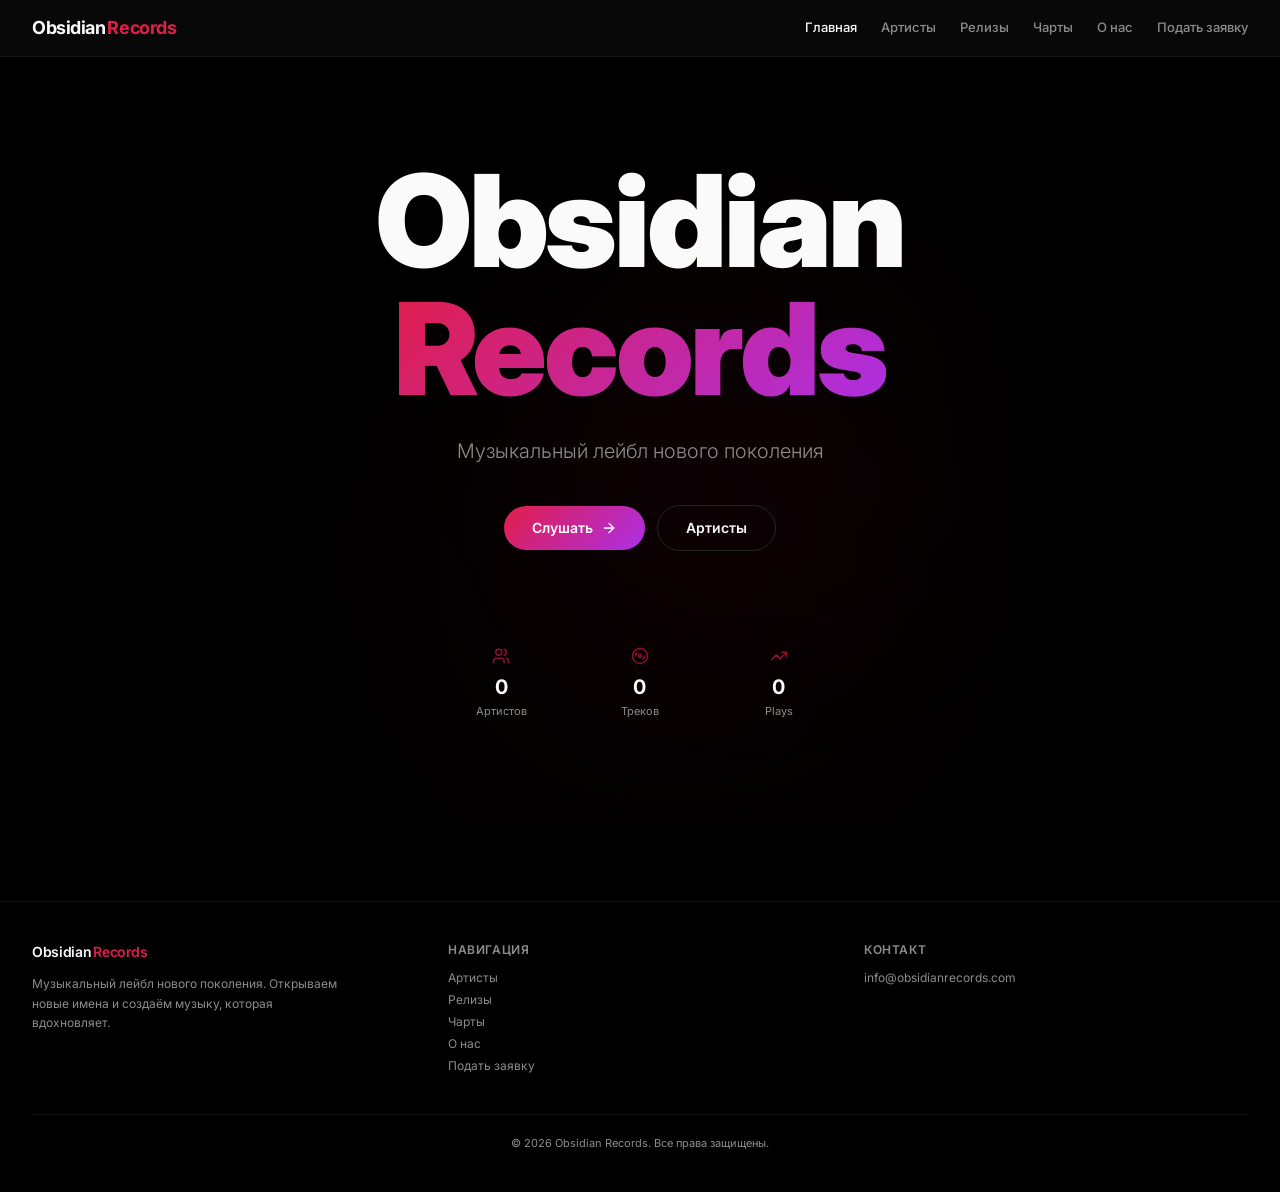
==== index.html @ 434123f4 "Updates" ====
<!doctype html>
<html lang="ru">
  <head>
    <meta charset="UTF-8" />
    <meta name="viewport" content="width=device-width, initial-scale=1.0" />
    <title>Obsidian Records — Gaming Music Label</title>
    <meta name="description" content="Obsidian Records — игровой музыкальный лейбл нового поколения. Артисты, релизы и чарты из игровых вселенных." />
    <meta name="theme-color" content="#7c3aed" />

    <meta property="og:title" content="Obsidian Records — Gaming Music Label" />
    <meta property="og:description" content="Игровой музыкальный лейбл нового поколения" />
    <meta property="og:type" content="website" />

    <link rel="preconnect" href="https://fonts.googleapis.com" />
    <link rel="preconnect" href="https://fonts.gstatic.com" crossorigin />
    <link href="https://fonts.googleapis.com/css2?family=Orbitron:wght@400;500;600;700;800;900&family=Inter:wght@300;400;500;600;700&display=swap" rel="stylesheet" />
    <script type="module" crossorigin src="./assets/index-D-0nlM84.js"></script>
    <link rel="stylesheet" crossorigin href="./assets/index-CSj7TAKP.css">
  </head>

  <body class="dark">
    <div id="root"></div>
  </body>
</html>
---- assets/index-CSj7TAKP.css ----
@import"https://fonts.googleapis.com/css2?family=Inter:wght@300;400;500;600;700;800;900&family=SF+Pro+Display:wght@400;500;600;700&display=swap";*,:before,:after{--tw-border-spacing-x: 0;--tw-border-spacing-y: 0;--tw-translate-x: 0;--tw-translate-y: 0;--tw-rotate: 0;--tw-skew-x: 0;--tw-skew-y: 0;--tw-scale-x: 1;--tw-scale-y: 1;--tw-pan-x: ;--tw-pan-y: ;--tw-pinch-zoom: ;--tw-scroll-snap-strictness: proximity;--tw-gradient-from-position: ;--tw-gradient-via-position: ;--tw-gradient-to-position: ;--tw-ordinal: ;--tw-slashed-zero: ;--tw-numeric-figure: ;--tw-numeric-spacing: ;--tw-numeric-fraction: ;--tw-ring-inset: ;--tw-ring-offset-width: 0px;--tw-ring-offset-color: #fff;--tw-ring-color: rgb(59 130 246 / .5);--tw-ring-offset-shadow: 0 0 #0000;--tw-ring-shadow: 0 0 #0000;--tw-shadow: 0 0 #0000;--tw-shadow-colored: 0 0 #0000;--tw-blur: ;--tw-brightness: ;--tw-contrast: ;--tw-grayscale: ;--tw-hue-rotate: ;--tw-invert: ;--tw-saturate: ;--tw-sepia: ;--tw-drop-shadow: ;--tw-backdrop-blur: ;--tw-backdrop-brightness: ;--tw-backdrop-contrast: ;--tw-backdrop-grayscale: ;--tw-backdrop-hue-rotate: ;--tw-backdrop-invert: ;--tw-backdrop-opacity: ;--tw-backdrop-saturate: ;--tw-backdrop-sepia: ;--tw-contain-size: ;--tw-contain-layout: ;--tw-contain-paint: ;--tw-contain-style: }::backdrop{--tw-border-spacing-x: 0;--tw-border-spacing-y: 0;--tw-translate-x: 0;--tw-translate-y: 0;--tw-rotate: 0;--tw-skew-x: 0;--tw-skew-y: 0;--tw-scale-x: 1;--tw-scale-y: 1;--tw-pan-x: ;--tw-pan-y: ;--tw-pinch-zoom: ;--tw-scroll-snap-strictness: proximity;--tw-gradient-from-position: ;--tw-gradient-via-position: ;--tw-gradient-to-position: ;--tw-ordinal: ;--tw-slashed-zero: ;--tw-numeric-figure: ;--tw-numeric-spacing: ;--tw-numeric-fraction: ;--tw-ring-inset: ;--tw-ring-offset-width: 0px;--tw-ring-offset-color: #fff;--tw-ring-color: rgb(59 130 246 / .5);--tw-ring-offset-shadow: 0 0 #0000;--tw-ring-shadow: 0 0 #0000;--tw-shadow: 0 0 #0000;--tw-shadow-colored: 0 0 #0000;--tw-blur: ;--tw-brightness: ;--tw-contrast: ;--tw-grayscale: ;--tw-hue-rotate: ;--tw-invert: ;--tw-saturate: ;--tw-sepia: ;--tw-drop-shadow: ;--tw-backdrop-blur: ;--tw-backdrop-brightness: ;--tw-backdrop-contrast: ;--tw-backdrop-grayscale: ;--tw-backdrop-hue-rotate: ;--tw-backdrop-invert: ;--tw-backdrop-opacity: ;--tw-backdrop-saturate: ;--tw-backdrop-sepia: ;--tw-contain-size: ;--tw-contain-layout: ;--tw-contain-paint: ;--tw-contain-style: }*,:before,:after{box-sizing:border-box;border-width:0;border-style:solid;border-color:#e5e7eb}:before,:after{--tw-content: ""}html,:host{line-height:1.5;-webkit-text-size-adjust:100%;-moz-tab-size:4;-o-tab-size:4;tab-size:4;font-family:-apple-system,BlinkMacSystemFont,SF Pro Display,Inter,Helvetica Neue,sans-serif;font-feature-settings:normal;font-variation-settings:normal;-webkit-tap-highlight-color:transparent}body{margin:0;line-height:inherit}hr{height:0;color:inherit;border-top-width:1px}abbr:where([title]){-webkit-text-decoration:underline dotted;text-decoration:underline dotted}h1,h2,h3,h4,h5,h6{font-size:inherit;font-weight:inherit}a{color:inherit;text-decoration:inherit}b,strong{font-weight:bolder}code,kbd,samp,pre{font-family:ui-monospace,SFMono-Regular,Menlo,Monaco,Consolas,Liberation Mono,Courier New,monospace;font-feature-settings:normal;font-variation-settings:normal;font-size:1em}small{font-size:80%}sub,sup{font-size:75%;line-height:0;position:relative;vertical-align:baseline}sub{bottom:-.25em}sup{top:-.5em}table{text-indent:0;border-color:inherit;border-collapse:collapse}button,input,optgroup,select,textarea{font-family:inherit;font-feature-settings:inherit;font-variation-settings:inherit;font-size:100%;font-weight:inherit;line-height:inherit;letter-spacing:inherit;color:inherit;margin:0;padding:0}button,select{text-transform:none}button,input:where([type=button]),input:where([type=reset]),input:where([type=submit]){-webkit-appearance:button;background-color:transparent;background-image:none}:-moz-focusring{outline:auto}:-moz-ui-invalid{box-shadow:none}progress{vertical-align:baseline}::-webkit-inner-spin-button,::-webkit-outer-spin-button{height:auto}[type=search]{-webkit-appearance:textfield;outline-offset:-2px}::-webkit-search-decoration{-webkit-appearance:none}::-webkit-file-upload-button{-webkit-appearance:button;font:inherit}summary{display:list-item}blockquote,dl,dd,h1,h2,h3,h4,h5,h6,hr,figure,p,pre{margin:0}fieldset{margin:0;padding:0}legend{padding:0}ol,ul,menu{list-style:none;margin:0;padding:0}dialog{padding:0}textarea{resize:vertical}input::-moz-placeholder,textarea::-moz-placeholder{opacity:1;color:#9ca3af}input::placeholder,textarea::placeholder{opacity:1;color:#9ca3af}button,[role=button]{cursor:pointer}:disabled{cursor:default}img,svg,video,canvas,audio,iframe,embed,object{display:block;vertical-align:middle}img,video{max-width:100%;height:auto}[hidden]:where(:not([hidden=until-found])){display:none}:root{--background: 0 0% 0%;--foreground: 0 0% 98%;--card: 0 0% 6%;--card-foreground: 0 0% 98%;--popover: 0 0% 6%;--popover-foreground: 0 0% 98%;--primary: 347 77% 50%;--primary-foreground: 0 0% 100%;--secondary: 0 0% 10%;--secondary-foreground: 0 0% 85%;--muted: 0 0% 12%;--muted-foreground: 0 0% 55%;--accent: 347 77% 50%;--accent-foreground: 0 0% 100%;--destructive: 0 84% 60%;--destructive-foreground: 0 0% 100%;--border: 0 0% 14%;--input: 0 0% 14%;--ring: 347 77% 50%;--radius: .75rem;--obsidian: 0 0% 4%;--obsidian-light: 0 0% 8%;--neon-purple: 270 100% 65%;--neon-cyan: 180 100% 50%;--neon-magenta: 347 77% 50%;--sidebar-background: 0 0% 4%;--sidebar-foreground: 0 0% 98%;--sidebar-primary: 347 77% 50%;--sidebar-primary-foreground: 0 0% 100%;--sidebar-accent: 0 0% 10%;--sidebar-accent-foreground: 0 0% 98%;--sidebar-border: 0 0% 14%;--sidebar-ring: 347 77% 50%}*{border-color:hsl(var(--border))}body{background-color:hsl(var(--background));color:hsl(var(--foreground));-moz-osx-font-smoothing:grayscale;font-family:-apple-system,BlinkMacSystemFont,SF Pro Display,Inter,Helvetica Neue,sans-serif;-webkit-font-smoothing:antialiased}::-moz-selection{background:#e21d484d;color:#fff}::selection{background:#e21d484d;color:#fff}::-webkit-scrollbar{width:6px}::-webkit-scrollbar-track{background:#000}::-webkit-scrollbar-thumb{background:#333;border-radius:3px}::-webkit-scrollbar-thumb:hover{background:#4d4d4d}.container{width:100%;margin-right:auto;margin-left:auto;padding-right:2rem;padding-left:2rem}@media (min-width: 1400px){.container{max-width:1400px}}.sr-only{position:absolute;width:1px;height:1px;padding:0;margin:-1px;overflow:hidden;clip:rect(0,0,0,0);white-space:nowrap;border-width:0}.pointer-events-none{pointer-events:none}.pointer-events-auto{pointer-events:auto}.visible{visibility:visible}.invisible{visibility:hidden}.fixed{position:fixed}.absolute{position:absolute}.relative{position:relative}.inset-0{top:0;right:0;bottom:0;left:0}.inset-x-0{left:0;right:0}.inset-y-0{top:0;bottom:0}.-bottom-12{bottom:-3rem}.-left-12{left:-3rem}.-right-12{right:-3rem}.-top-12{top:-3rem}.bottom-0{bottom:0}.bottom-1\/4{bottom:25%}.left-0{left:0}.left-1{left:.25rem}.left-1\/2{left:50%}.left-1\/3{left:33.333333%}.left-2{left:.5rem}.left-\[50\%\]{left:50%}.right-0{right:0}.right-1{right:.25rem}.right-1\/4{right:25%}.right-2{right:.5rem}.right-3{right:.75rem}.right-4{right:1rem}.top-0{top:0}.top-1\.5{top:.375rem}.top-1\/2{top:50%}.top-1\/3{top:33.333333%}.top-2{top:.5rem}.top-3\.5{top:.875rem}.top-4{top:1rem}.top-\[1px\]{top:1px}.top-\[50\%\]{top:50%}.top-\[60\%\]{top:60%}.top-full{top:100%}.z-10{z-index:10}.z-20{z-index:20}.z-50{z-index:50}.z-\[100\]{z-index:100}.z-\[1\]{z-index:1}.-mx-1{margin-left:-.25rem;margin-right:-.25rem}.mx-2{margin-left:.5rem;margin-right:.5rem}.mx-3\.5{margin-left:.875rem;margin-right:.875rem}.mx-auto{margin-left:auto;margin-right:auto}.my-0\.5{margin-top:.125rem;margin-bottom:.125rem}.my-1{margin-top:.25rem;margin-bottom:.25rem}.-ml-4{margin-left:-1rem}.-mt-4{margin-top:-1rem}.mb-1{margin-bottom:.25rem}.mb-1\.5{margin-bottom:.375rem}.mb-10{margin-bottom:2.5rem}.mb-2{margin-bottom:.5rem}.mb-3{margin-bottom:.75rem}.mb-4{margin-bottom:1rem}.mb-6{margin-bottom:1.5rem}.mb-8{margin-bottom:2rem}.ml-0\.5{margin-left:.125rem}.ml-1{margin-left:.25rem}.ml-auto{margin-left:auto}.mr-2{margin-right:.5rem}.mt-0\.5{margin-top:.125rem}.mt-1{margin-top:.25rem}.mt-1\.5{margin-top:.375rem}.mt-10{margin-top:2.5rem}.mt-12{margin-top:3rem}.mt-14{margin-top:3.5rem}.mt-2{margin-top:.5rem}.mt-20{margin-top:5rem}.mt-24{margin-top:6rem}.mt-3{margin-top:.75rem}.mt-4{margin-top:1rem}.mt-5{margin-top:1.25rem}.mt-6{margin-top:1.5rem}.mt-8{margin-top:2rem}.mt-auto{margin-top:auto}.line-clamp-1{overflow:hidden;display:-webkit-box;-webkit-box-orient:vertical;-webkit-line-clamp:1}.block{display:block}.inline-block{display:inline-block}.flex{display:flex}.inline-flex{display:inline-flex}.table{display:table}.grid{display:grid}.hidden{display:none}.aspect-square{aspect-ratio:1 / 1}.aspect-video{aspect-ratio:16 / 9}.size-4{width:1rem;height:1rem}.h-1\.5{height:.375rem}.h-10{height:2.5rem}.h-11{height:2.75rem}.h-12{height:3rem}.h-14{height:3.5rem}.h-16{height:4rem}.h-2{height:.5rem}.h-2\.5{height:.625rem}.h-20{height:5rem}.h-3{height:.75rem}.h-3\.5{height:.875rem}.h-4{height:1rem}.h-44{height:11rem}.h-5{height:1.25rem}.h-6{height:1.5rem}.h-7{height:1.75rem}.h-8{height:2rem}.h-9{height:2.25rem}.h-\[1px\]{height:1px}.h-\[400px\]{height:400px}.h-\[500px\]{height:500px}.h-\[var\(--radix-navigation-menu-viewport-height\)\]{height:var(--radix-navigation-menu-viewport-height)}.h-\[var\(--radix-select-trigger-height\)\]{height:var(--radix-select-trigger-height)}.h-auto{height:auto}.h-full{height:100%}.h-px{height:1px}.h-svh{height:100svh}.max-h-96{max-height:24rem}.max-h-\[300px\]{max-height:300px}.max-h-screen{max-height:100vh}.min-h-0{min-height:0px}.min-h-\[80px\]{min-height:80px}.min-h-\[85vh\]{min-height:85vh}.min-h-screen{min-height:100vh}.min-h-svh{min-height:100svh}.w-0{width:0px}.w-1{width:.25rem}.w-10{width:2.5rem}.w-11{width:2.75rem}.w-16{width:4rem}.w-2{width:.5rem}.w-2\.5{width:.625rem}.w-20{width:5rem}.w-3{width:.75rem}.w-3\.5{width:.875rem}.w-3\/4{width:75%}.w-4{width:1rem}.w-44{width:11rem}.w-5{width:1.25rem}.w-56{width:14rem}.w-64{width:16rem}.w-7{width:1.75rem}.w-72{width:18rem}.w-8{width:2rem}.w-9{width:2.25rem}.w-\[--sidebar-width\]{width:var(--sidebar-width)}.w-\[100px\]{width:100px}.w-\[1px\]{width:1px}.w-\[400px\]{width:400px}.w-\[500px\]{width:500px}.w-auto{width:auto}.w-fit{width:-moz-fit-content;width:fit-content}.w-full{width:100%}.w-max{width:-moz-max-content;width:max-content}.w-px{width:1px}.min-w-0{min-width:0px}.min-w-5{min-width:1.25rem}.min-w-\[12rem\]{min-width:12rem}.min-w-\[8rem\]{min-width:8rem}.min-w-\[var\(--radix-select-trigger-width\)\]{min-width:var(--radix-select-trigger-width)}.max-w-2xl{max-width:42rem}.max-w-\[--skeleton-width\]{max-width:var(--skeleton-width)}.max-w-lg{max-width:32rem}.max-w-max{max-width:-moz-max-content;max-width:max-content}.max-w-md{max-width:28rem}.max-w-sm{max-width:24rem}.max-w-xl{max-width:36rem}.max-w-xs{max-width:20rem}.flex-1{flex:1 1 0%}.flex-shrink-0,.shrink-0{flex-shrink:0}.grow{flex-grow:1}.grow-0{flex-grow:0}.basis-full{flex-basis:100%}.caption-bottom{caption-side:bottom}.border-collapse{border-collapse:collapse}.-translate-x-1\/2{--tw-translate-x: -50%;transform:translate(var(--tw-translate-x),var(--tw-translate-y)) rotate(var(--tw-rotate)) skew(var(--tw-skew-x)) skewY(var(--tw-skew-y)) scaleX(var(--tw-scale-x)) scaleY(var(--tw-scale-y))}.-translate-x-px{--tw-translate-x: -1px;transform:translate(var(--tw-translate-x),var(--tw-translate-y)) rotate(var(--tw-rotate)) skew(var(--tw-skew-x)) skewY(var(--tw-skew-y)) scaleX(var(--tw-scale-x)) scaleY(var(--tw-scale-y))}.-translate-y-1\/2{--tw-translate-y: -50%;transform:translate(var(--tw-translate-x),var(--tw-translate-y)) rotate(var(--tw-rotate)) skew(var(--tw-skew-x)) skewY(var(--tw-skew-y)) scaleX(var(--tw-scale-x)) scaleY(var(--tw-scale-y))}.translate-x-\[-50\%\]{--tw-translate-x: -50%;transform:translate(var(--tw-translate-x),var(--tw-translate-y)) rotate(var(--tw-rotate)) skew(var(--tw-skew-x)) skewY(var(--tw-skew-y)) scaleX(var(--tw-scale-x)) scaleY(var(--tw-scale-y))}.translate-x-px{--tw-translate-x: 1px;transform:translate(var(--tw-translate-x),var(--tw-translate-y)) rotate(var(--tw-rotate)) skew(var(--tw-skew-x)) skewY(var(--tw-skew-y)) scaleX(var(--tw-scale-x)) scaleY(var(--tw-scale-y))}.translate-y-\[-50\%\]{--tw-translate-y: -50%;transform:translate(var(--tw-translate-x),var(--tw-translate-y)) rotate(var(--tw-rotate)) skew(var(--tw-skew-x)) skewY(var(--tw-skew-y)) scaleX(var(--tw-scale-x)) scaleY(var(--tw-scale-y))}.rotate-45{--tw-rotate: 45deg;transform:translate(var(--tw-translate-x),var(--tw-translate-y)) rotate(var(--tw-rotate)) skew(var(--tw-skew-x)) skewY(var(--tw-skew-y)) scaleX(var(--tw-scale-x)) scaleY(var(--tw-scale-y))}.rotate-90{--tw-rotate: 90deg;transform:translate(var(--tw-translate-x),var(--tw-translate-y)) rotate(var(--tw-rotate)) skew(var(--tw-skew-x)) skewY(var(--tw-skew-y)) scaleX(var(--tw-scale-x)) scaleY(var(--tw-scale-y))}.transform{transform:translate(var(--tw-translate-x),var(--tw-translate-y)) rotate(var(--tw-rotate)) skew(var(--tw-skew-x)) skewY(var(--tw-skew-y)) scaleX(var(--tw-scale-x)) scaleY(var(--tw-scale-y))}@keyframes pulse{50%{opacity:.5}}.animate-pulse{animation:pulse 2s cubic-bezier(.4,0,.6,1) infinite}.cursor-default{cursor:default}.cursor-pointer{cursor:pointer}.touch-none{touch-action:none}.select-none{-webkit-user-select:none;-moz-user-select:none;user-select:none}.resize-none{resize:none}.list-none{list-style-type:none}.grid-cols-1{grid-template-columns:repeat(1,minmax(0,1fr))}.grid-cols-2{grid-template-columns:repeat(2,minmax(0,1fr))}.grid-cols-3{grid-template-columns:repeat(3,minmax(0,1fr))}.flex-row{flex-direction:row}.flex-col{flex-direction:column}.flex-col-reverse{flex-direction:column-reverse}.flex-wrap{flex-wrap:wrap}.items-start{align-items:flex-start}.items-end{align-items:flex-end}.items-center{align-items:center}.items-stretch{align-items:stretch}.justify-center{justify-content:center}.justify-between{justify-content:space-between}.gap-1{gap:.25rem}.gap-1\.5{gap:.375rem}.gap-2{gap:.5rem}.gap-2\.5{gap:.625rem}.gap-3{gap:.75rem}.gap-4{gap:1rem}.gap-6{gap:1.5rem}.gap-8{gap:2rem}.space-x-1>:not([hidden])~:not([hidden]){--tw-space-x-reverse: 0;margin-right:calc(.25rem * var(--tw-space-x-reverse));margin-left:calc(.25rem * calc(1 - var(--tw-space-x-reverse)))}.space-x-4>:not([hidden])~:not([hidden]){--tw-space-x-reverse: 0;margin-right:calc(1rem * var(--tw-space-x-reverse));margin-left:calc(1rem * calc(1 - var(--tw-space-x-reverse)))}.space-y-0\.5>:not([hidden])~:not([hidden]){--tw-space-y-reverse: 0;margin-top:calc(.125rem * calc(1 - var(--tw-space-y-reverse)));margin-bottom:calc(.125rem * var(--tw-space-y-reverse))}.space-y-1>:not([hidden])~:not([hidden]){--tw-space-y-reverse: 0;margin-top:calc(.25rem * calc(1 - var(--tw-space-y-reverse)));margin-bottom:calc(.25rem * var(--tw-space-y-reverse))}.space-y-1\.5>:not([hidden])~:not([hidden]){--tw-space-y-reverse: 0;margin-top:calc(.375rem * calc(1 - var(--tw-space-y-reverse)));margin-bottom:calc(.375rem * var(--tw-space-y-reverse))}.space-y-2>:not([hidden])~:not([hidden]){--tw-space-y-reverse: 0;margin-top:calc(.5rem * calc(1 - var(--tw-space-y-reverse)));margin-bottom:calc(.5rem * var(--tw-space-y-reverse))}.space-y-3>:not([hidden])~:not([hidden]){--tw-space-y-reverse: 0;margin-top:calc(.75rem * calc(1 - var(--tw-space-y-reverse)));margin-bottom:calc(.75rem * var(--tw-space-y-reverse))}.space-y-4>:not([hidden])~:not([hidden]){--tw-space-y-reverse: 0;margin-top:calc(1rem * calc(1 - var(--tw-space-y-reverse)));margin-bottom:calc(1rem * var(--tw-space-y-reverse))}.overflow-auto{overflow:auto}.overflow-hidden{overflow:hidden}.overflow-y-auto{overflow-y:auto}.overflow-x-hidden{overflow-x:hidden}.truncate{overflow:hidden;text-overflow:ellipsis;white-space:nowrap}.whitespace-nowrap{white-space:nowrap}.break-words{overflow-wrap:break-word}.rounded-2xl{border-radius:1rem}.rounded-\[2px\]{border-radius:2px}.rounded-\[inherit\]{border-radius:inherit}.rounded-full{border-radius:9999px}.rounded-lg{border-radius:var(--radius)}.rounded-md{border-radius:calc(var(--radius) - 2px)}.rounded-sm{border-radius:calc(var(--radius) - 4px)}.rounded-xl{border-radius:.75rem}.rounded-t-\[10px\]{border-top-left-radius:10px;border-top-right-radius:10px}.rounded-tl-sm{border-top-left-radius:calc(var(--radius) - 4px)}.border{border-width:1px}.border-2{border-width:2px}.border-\[1\.5px\]{border-width:1.5px}.border-y{border-top-width:1px;border-bottom-width:1px}.border-b{border-bottom-width:1px}.border-l{border-left-width:1px}.border-r{border-right-width:1px}.border-t{border-top-width:1px}.border-dashed{border-style:dashed}.border-\[--color-border\]{border-color:var(--color-border)}.border-border{border-color:hsl(var(--border))}.border-border\/50{border-color:hsl(var(--border) / .5)}.border-destructive{border-color:hsl(var(--destructive))}.border-destructive\/50{border-color:hsl(var(--destructive) / .5)}.border-input{border-color:hsl(var(--input))}.border-primary{border-color:hsl(var(--primary))}.border-sidebar-border{border-color:hsl(var(--sidebar-border))}.border-transparent{border-color:transparent}.border-l-transparent{border-left-color:transparent}.border-t-transparent{border-top-color:transparent}.bg-\[--color-bg\]{background-color:var(--color-bg)}.bg-accent{background-color:hsl(var(--accent))}.bg-background{background-color:hsl(var(--background))}.bg-black\/80{background-color:#000c}.bg-border{background-color:hsl(var(--border))}.bg-card{background-color:hsl(var(--card))}.bg-card\/50{background-color:hsl(var(--card) / .5)}.bg-destructive{background-color:hsl(var(--destructive))}.bg-foreground{background-color:hsl(var(--foreground))}.bg-muted{background-color:hsl(var(--muted))}.bg-muted\/50{background-color:hsl(var(--muted) / .5)}.bg-popover{background-color:hsl(var(--popover))}.bg-primary{background-color:hsl(var(--primary))}.bg-primary\/\[0\.03\]{background-color:hsl(var(--primary) / .03)}.bg-primary\/\[0\.04\]{background-color:hsl(var(--primary) / .04)}.bg-secondary{background-color:hsl(var(--secondary))}.bg-sidebar{background-color:hsl(var(--sidebar-background))}.bg-sidebar-border{background-color:hsl(var(--sidebar-border))}.bg-transparent{background-color:transparent}.bg-gradient-to-t{background-image:linear-gradient(to top,var(--tw-gradient-stops))}.from-card\/80{--tw-gradient-from: hsl(var(--card) / .8) var(--tw-gradient-from-position);--tw-gradient-to: hsl(var(--card) / 0) var(--tw-gradient-to-position);--tw-gradient-stops: var(--tw-gradient-from), var(--tw-gradient-to)}.to-transparent{--tw-gradient-to: transparent var(--tw-gradient-to-position)}.fill-current{fill:currentColor}.object-cover{-o-object-fit:cover;object-fit:cover}.p-0{padding:0}.p-1{padding:.25rem}.p-1\.5{padding:.375rem}.p-2{padding:.5rem}.p-3{padding:.75rem}.p-3\.5{padding:.875rem}.p-4{padding:1rem}.p-5{padding:1.25rem}.p-6{padding:1.5rem}.p-8{padding:2rem}.p-\[1px\]{padding:1px}.px-1{padding-left:.25rem;padding-right:.25rem}.px-2{padding-left:.5rem;padding-right:.5rem}.px-2\.5{padding-left:.625rem;padding-right:.625rem}.px-3{padding-left:.75rem;padding-right:.75rem}.px-4{padding-left:1rem;padding-right:1rem}.px-5{padding-left:1.25rem;padding-right:1.25rem}.px-6{padding-left:1.5rem;padding-right:1.5rem}.px-7{padding-left:1.75rem;padding-right:1.75rem}.px-8{padding-left:2rem;padding-right:2rem}.py-0\.5{padding-top:.125rem;padding-bottom:.125rem}.py-1{padding-top:.25rem;padding-bottom:.25rem}.py-1\.5{padding-top:.375rem;padding-bottom:.375rem}.py-10{padding-top:2.5rem;padding-bottom:2.5rem}.py-12{padding-top:3rem;padding-bottom:3rem}.py-16{padding-top:4rem;padding-bottom:4rem}.py-2{padding-top:.5rem;padding-bottom:.5rem}.py-2\.5{padding-top:.625rem;padding-bottom:.625rem}.py-20{padding-top:5rem;padding-bottom:5rem}.py-24{padding-top:6rem;padding-bottom:6rem}.py-3{padding-top:.75rem;padding-bottom:.75rem}.py-32{padding-top:8rem;padding-bottom:8rem}.py-4{padding-top:1rem;padding-bottom:1rem}.py-6{padding-top:1.5rem;padding-bottom:1.5rem}.pb-3{padding-bottom:.75rem}.pb-4{padding-bottom:1rem}.pl-2\.5{padding-left:.625rem}.pl-4{padding-left:1rem}.pl-8{padding-left:2rem}.pr-2{padding-right:.5rem}.pr-2\.5{padding-right:.625rem}.pr-8{padding-right:2rem}.pt-0{padding-top:0}.pt-1{padding-top:.25rem}.pt-14{padding-top:3.5rem}.pt-3{padding-top:.75rem}.pt-4{padding-top:1rem}.pt-5{padding-top:1.25rem}.text-left{text-align:left}.text-center{text-align:center}.align-middle{vertical-align:middle}.font-mono{font-family:ui-monospace,SFMono-Regular,Menlo,Monaco,Consolas,Liberation Mono,Courier New,monospace}.text-2xl{font-size:1.5rem;line-height:2rem}.text-3xl{font-size:1.875rem;line-height:2.25rem}.text-4xl{font-size:2.25rem;line-height:2.5rem}.text-5xl{font-size:3rem;line-height:1}.text-6xl{font-size:3.75rem;line-height:1}.text-7xl{font-size:4.5rem;line-height:1}.text-\[0\.8rem\]{font-size:.8rem}.text-\[11px\]{font-size:11px}.text-\[13px\]{font-size:13px}.text-base{font-size:1rem;line-height:1.5rem}.text-lg{font-size:1.125rem;line-height:1.75rem}.text-sm{font-size:.875rem;line-height:1.25rem}.text-xl{font-size:1.25rem;line-height:1.75rem}.text-xs{font-size:.75rem;line-height:1rem}.font-black{font-weight:900}.font-bold{font-weight:700}.font-light{font-weight:300}.font-medium{font-weight:500}.font-normal{font-weight:400}.font-semibold{font-weight:600}.uppercase{text-transform:uppercase}.tabular-nums{--tw-numeric-spacing: tabular-nums;font-variant-numeric:var(--tw-ordinal) var(--tw-slashed-zero) var(--tw-numeric-figure) var(--tw-numeric-spacing) var(--tw-numeric-fraction)}.leading-\[0\.9\]{line-height:.9}.leading-none{line-height:1}.leading-relaxed{line-height:1.625}.tracking-tight{letter-spacing:-.025em}.tracking-wider{letter-spacing:.05em}.tracking-widest{letter-spacing:.1em}.text-accent-foreground{color:hsl(var(--accent-foreground))}.text-card-foreground{color:hsl(var(--card-foreground))}.text-current{color:currentColor}.text-destructive{color:hsl(var(--destructive))}.text-destructive-foreground{color:hsl(var(--destructive-foreground))}.text-foreground{color:hsl(var(--foreground))}.text-foreground\/50{color:hsl(var(--foreground) / .5)}.text-muted-foreground{color:hsl(var(--muted-foreground))}.text-muted-foreground\/50{color:hsl(var(--muted-foreground) / .5)}.text-popover-foreground{color:hsl(var(--popover-foreground))}.text-primary{color:hsl(var(--primary))}.text-primary-foreground{color:hsl(var(--primary-foreground))}.text-primary\/20{color:hsl(var(--primary) / .2)}.text-primary\/30{color:hsl(var(--primary) / .3)}.text-secondary-foreground{color:hsl(var(--secondary-foreground))}.text-sidebar-foreground{color:hsl(var(--sidebar-foreground))}.text-sidebar-foreground\/70{color:hsl(var(--sidebar-foreground) / .7)}.underline-offset-4{text-underline-offset:4px}.opacity-0{opacity:0}.opacity-50{opacity:.5}.opacity-60{opacity:.6}.opacity-70{opacity:.7}.opacity-80{opacity:.8}.opacity-90{opacity:.9}.shadow-\[0_0_0_1px_hsl\(var\(--sidebar-border\)\)\]{--tw-shadow: 0 0 0 1px hsl(var(--sidebar-border));--tw-shadow-colored: 0 0 0 1px var(--tw-shadow-color);box-shadow:var(--tw-ring-offset-shadow, 0 0 #0000),var(--tw-ring-shadow, 0 0 #0000),var(--tw-shadow)}.shadow-lg{--tw-shadow: 0 10px 15px -3px rgb(0 0 0 / .1), 0 4px 6px -4px rgb(0 0 0 / .1);--tw-shadow-colored: 0 10px 15px -3px var(--tw-shadow-color), 0 4px 6px -4px var(--tw-shadow-color);box-shadow:var(--tw-ring-offset-shadow, 0 0 #0000),var(--tw-ring-shadow, 0 0 #0000),var(--tw-shadow)}.shadow-md{--tw-shadow: 0 4px 6px -1px rgb(0 0 0 / .1), 0 2px 4px -2px rgb(0 0 0 / .1);--tw-shadow-colored: 0 4px 6px -1px var(--tw-shadow-color), 0 2px 4px -2px var(--tw-shadow-color);box-shadow:var(--tw-ring-offset-shadow, 0 0 #0000),var(--tw-ring-shadow, 0 0 #0000),var(--tw-shadow)}.shadow-none{--tw-shadow: 0 0 #0000;--tw-shadow-colored: 0 0 #0000;box-shadow:var(--tw-ring-offset-shadow, 0 0 #0000),var(--tw-ring-shadow, 0 0 #0000),var(--tw-shadow)}.shadow-sm{--tw-shadow: 0 1px 2px 0 rgb(0 0 0 / .05);--tw-shadow-colored: 0 1px 2px 0 var(--tw-shadow-color);box-shadow:var(--tw-ring-offset-shadow, 0 0 #0000),var(--tw-ring-shadow, 0 0 #0000),var(--tw-shadow)}.shadow-xl{--tw-shadow: 0 20px 25px -5px rgb(0 0 0 / .1), 0 8px 10px -6px rgb(0 0 0 / .1);--tw-shadow-colored: 0 20px 25px -5px var(--tw-shadow-color), 0 8px 10px -6px var(--tw-shadow-color);box-shadow:var(--tw-ring-offset-shadow, 0 0 #0000),var(--tw-ring-shadow, 0 0 #0000),var(--tw-shadow)}.outline-none{outline:2px solid transparent;outline-offset:2px}.outline{outline-style:solid}.ring-0{--tw-ring-offset-shadow: var(--tw-ring-inset) 0 0 0 var(--tw-ring-offset-width) var(--tw-ring-offset-color);--tw-ring-shadow: var(--tw-ring-inset) 0 0 0 calc(0px + var(--tw-ring-offset-width)) var(--tw-ring-color);box-shadow:var(--tw-ring-offset-shadow),var(--tw-ring-shadow),var(--tw-shadow, 0 0 #0000)}.ring-2{--tw-ring-offset-shadow: var(--tw-ring-inset) 0 0 0 var(--tw-ring-offset-width) var(--tw-ring-offset-color);--tw-ring-shadow: var(--tw-ring-inset) 0 0 0 calc(2px + var(--tw-ring-offset-width)) var(--tw-ring-color);box-shadow:var(--tw-ring-offset-shadow),var(--tw-ring-shadow),var(--tw-shadow, 0 0 #0000)}.ring-ring{--tw-ring-color: hsl(var(--ring))}.ring-sidebar-ring{--tw-ring-color: hsl(var(--sidebar-ring))}.ring-offset-background{--tw-ring-offset-color: hsl(var(--background))}.blur-\[100px\]{--tw-blur: blur(100px);filter:var(--tw-blur) var(--tw-brightness) var(--tw-contrast) var(--tw-grayscale) var(--tw-hue-rotate) var(--tw-invert) var(--tw-saturate) var(--tw-sepia) var(--tw-drop-shadow)}.blur-\[120px\]{--tw-blur: blur(120px);filter:var(--tw-blur) var(--tw-brightness) var(--tw-contrast) var(--tw-grayscale) var(--tw-hue-rotate) var(--tw-invert) var(--tw-saturate) var(--tw-sepia) var(--tw-drop-shadow)}.filter{filter:var(--tw-blur) var(--tw-brightness) var(--tw-contrast) var(--tw-grayscale) var(--tw-hue-rotate) var(--tw-invert) var(--tw-saturate) var(--tw-sepia) var(--tw-drop-shadow)}.transition{transition-property:color,background-color,border-color,text-decoration-color,fill,stroke,opacity,box-shadow,transform,filter,-webkit-backdrop-filter;transition-property:color,background-color,border-color,text-decoration-color,fill,stroke,opacity,box-shadow,transform,filter,backdrop-filter;transition-property:color,background-color,border-color,text-decoration-color,fill,stroke,opacity,box-shadow,transform,filter,backdrop-filter,-webkit-backdrop-filter;transition-timing-function:cubic-bezier(.4,0,.2,1);transition-duration:.15s}.transition-\[left\,right\,width\]{transition-property:left,right,width;transition-timing-function:cubic-bezier(.4,0,.2,1);transition-duration:.15s}.transition-\[margin\,opa\]{transition-property:margin,opa;transition-timing-function:cubic-bezier(.4,0,.2,1);transition-duration:.15s}.transition-\[width\,height\,padding\]{transition-property:width,height,padding;transition-timing-function:cubic-bezier(.4,0,.2,1);transition-duration:.15s}.transition-\[width\]{transition-property:width;transition-timing-function:cubic-bezier(.4,0,.2,1);transition-duration:.15s}.transition-all{transition-property:all;transition-timing-function:cubic-bezier(.4,0,.2,1);transition-duration:.15s}.transition-colors{transition-property:color,background-color,border-color,text-decoration-color,fill,stroke;transition-timing-function:cubic-bezier(.4,0,.2,1);transition-duration:.15s}.transition-opacity{transition-property:opacity;transition-timing-function:cubic-bezier(.4,0,.2,1);transition-duration:.15s}.transition-transform{transition-property:transform;transition-timing-function:cubic-bezier(.4,0,.2,1);transition-duration:.15s}.duration-1000{transition-duration:1s}.duration-200{transition-duration:.2s}.ease-in-out{transition-timing-function:cubic-bezier(.4,0,.2,1)}.ease-linear{transition-timing-function:linear}@keyframes enter{0%{opacity:var(--tw-enter-opacity, 1);transform:translate3d(var(--tw-enter-translate-x, 0),var(--tw-enter-translate-y, 0),0) scale3d(var(--tw-enter-scale, 1),var(--tw-enter-scale, 1),var(--tw-enter-scale, 1)) rotate(var(--tw-enter-rotate, 0))}}@keyframes exit{to{opacity:var(--tw-exit-opacity, 1);transform:translate3d(var(--tw-exit-translate-x, 0),var(--tw-exit-translate-y, 0),0) scale3d(var(--tw-exit-scale, 1),var(--tw-exit-scale, 1),var(--tw-exit-scale, 1)) rotate(var(--tw-exit-rotate, 0))}}.animate-in{animation-name:enter;animation-duration:.15s;--tw-enter-opacity: initial;--tw-enter-scale: initial;--tw-enter-rotate: initial;--tw-enter-translate-x: initial;--tw-enter-translate-y: initial}.fade-in-0{--tw-enter-opacity: 0}.fade-in-80{--tw-enter-opacity: .8}.zoom-in-95{--tw-enter-scale: .95}.duration-1000{animation-duration:1s}.duration-200{animation-duration:.2s}.ease-in-out{animation-timing-function:cubic-bezier(.4,0,.2,1)}.ease-linear{animation-timing-function:linear}.text-gradient{background:linear-gradient(135deg,#e21d48,#ab30e8);-webkit-background-clip:text;-webkit-text-fill-color:transparent;background-clip:text}.bg-gradient-primary{background:linear-gradient(135deg,#e21d48,#ab30e8)}.bg-gradient-subtle{background:linear-gradient(180deg,#0f0f0f,#000)}.glass{background:#0a0a0ad9;backdrop-filter:blur(20px);-webkit-backdrop-filter:blur(20px)}.hover-lift{transition:transform .3s cubic-bezier(.34,1.56,.64,1),box-shadow .3s ease}.hover-lift:hover{transform:translateY(-4px);box-shadow:0 20px 40px #0006}.card-shine{position:relative;overflow:hidden}.card-shine:after{content:"";position:absolute;top:0;right:0;bottom:0;left:0;background:linear-gradient(135deg,hsl(0 0% 100% / .03) 0%,transparent 50%);pointer-events:none}.file\:border-0::file-selector-button{border-width:0px}.file\:bg-transparent::file-selector-button{background-color:transparent}.file\:text-sm::file-selector-button{font-size:.875rem;line-height:1.25rem}.file\:font-medium::file-selector-button{font-weight:500}.file\:text-foreground::file-selector-button{color:hsl(var(--foreground))}.placeholder\:text-muted-foreground::-moz-placeholder{color:hsl(var(--muted-foreground))}.placeholder\:text-muted-foreground::placeholder{color:hsl(var(--muted-foreground))}.placeholder\:text-muted-foreground\/50::-moz-placeholder{color:hsl(var(--muted-foreground) / .5)}.placeholder\:text-muted-foreground\/50::placeholder{color:hsl(var(--muted-foreground) / .5)}.after\:absolute:after{content:var(--tw-content);position:absolute}.after\:-inset-2:after{content:var(--tw-content);top:-.5rem;right:-.5rem;bottom:-.5rem;left:-.5rem}.after\:inset-y-0:after{content:var(--tw-content);top:0;bottom:0}.after\:left-1\/2:after{content:var(--tw-content);left:50%}.after\:w-1:after{content:var(--tw-content);width:.25rem}.after\:w-\[2px\]:after{content:var(--tw-content);width:2px}.after\:-translate-x-1\/2:after{content:var(--tw-content);--tw-translate-x: -50%;transform:translate(var(--tw-translate-x),var(--tw-translate-y)) rotate(var(--tw-rotate)) skew(var(--tw-skew-x)) skewY(var(--tw-skew-y)) scaleX(var(--tw-scale-x)) scaleY(var(--tw-scale-y))}.first\:rounded-l-md:first-child{border-top-left-radius:calc(var(--radius) - 2px);border-bottom-left-radius:calc(var(--radius) - 2px)}.first\:border-l:first-child{border-left-width:1px}.last\:rounded-r-md:last-child{border-top-right-radius:calc(var(--radius) - 2px);border-bottom-right-radius:calc(var(--radius) - 2px)}.last\:border-0:last-child{border-width:0px}.focus-within\:relative:focus-within{position:relative}.focus-within\:z-20:focus-within{z-index:20}.hover\:bg-accent:hover{background-color:hsl(var(--accent))}.hover\:bg-card:hover{background-color:hsl(var(--card))}.hover\:bg-destructive\/10:hover{background-color:hsl(var(--destructive) / .1)}.hover\:bg-destructive\/80:hover{background-color:hsl(var(--destructive) / .8)}.hover\:bg-destructive\/90:hover{background-color:hsl(var(--destructive) / .9)}.hover\:bg-muted:hover{background-color:hsl(var(--muted))}.hover\:bg-muted\/50:hover{background-color:hsl(var(--muted) / .5)}.hover\:bg-primary:hover{background-color:hsl(var(--primary))}.hover\:bg-primary\/80:hover{background-color:hsl(var(--primary) / .8)}.hover\:bg-primary\/90:hover{background-color:hsl(var(--primary) / .9)}.hover\:bg-secondary:hover{background-color:hsl(var(--secondary))}.hover\:bg-secondary\/30:hover{background-color:hsl(var(--secondary) / .3)}.hover\:bg-secondary\/80:hover{background-color:hsl(var(--secondary) / .8)}.hover\:bg-sidebar-accent:hover{background-color:hsl(var(--sidebar-accent))}.hover\:text-accent-foreground:hover{color:hsl(var(--accent-foreground))}.hover\:text-destructive:hover{color:hsl(var(--destructive))}.hover\:text-foreground:hover{color:hsl(var(--foreground))}.hover\:text-muted-foreground:hover{color:hsl(var(--muted-foreground))}.hover\:text-primary:hover{color:hsl(var(--primary))}.hover\:text-primary-foreground:hover{color:hsl(var(--primary-foreground))}.hover\:text-sidebar-accent-foreground:hover{color:hsl(var(--sidebar-accent-foreground))}.hover\:underline:hover{text-decoration-line:underline}.hover\:opacity-100:hover{opacity:1}.hover\:opacity-90:hover{opacity:.9}.hover\:shadow-\[0_0_0_1px_hsl\(var\(--sidebar-accent\)\)\]:hover{--tw-shadow: 0 0 0 1px hsl(var(--sidebar-accent));--tw-shadow-colored: 0 0 0 1px var(--tw-shadow-color);box-shadow:var(--tw-ring-offset-shadow, 0 0 #0000),var(--tw-ring-shadow, 0 0 #0000),var(--tw-shadow)}.hover\:after\:bg-sidebar-border:hover:after{content:var(--tw-content);background-color:hsl(var(--sidebar-border))}.focus\:border-primary\/50:focus{border-color:hsl(var(--primary) / .5)}.focus\:bg-accent:focus{background-color:hsl(var(--accent))}.focus\:bg-primary:focus{background-color:hsl(var(--primary))}.focus\:text-accent-foreground:focus{color:hsl(var(--accent-foreground))}.focus\:text-primary-foreground:focus{color:hsl(var(--primary-foreground))}.focus\:opacity-100:focus{opacity:1}.focus\:outline-none:focus{outline:2px solid transparent;outline-offset:2px}.focus\:ring-2:focus{--tw-ring-offset-shadow: var(--tw-ring-inset) 0 0 0 var(--tw-ring-offset-width) var(--tw-ring-offset-color);--tw-ring-shadow: var(--tw-ring-inset) 0 0 0 calc(2px + var(--tw-ring-offset-width)) var(--tw-ring-color);box-shadow:var(--tw-ring-offset-shadow),var(--tw-ring-shadow),var(--tw-shadow, 0 0 #0000)}.focus\:ring-primary\/30:focus{--tw-ring-color: hsl(var(--primary) / .3)}.focus\:ring-ring:focus{--tw-ring-color: hsl(var(--ring))}.focus\:ring-offset-2:focus{--tw-ring-offset-width: 2px}.focus-visible\:outline-none:focus-visible{outline:2px solid transparent;outline-offset:2px}.focus-visible\:ring-1:focus-visible{--tw-ring-offset-shadow: var(--tw-ring-inset) 0 0 0 var(--tw-ring-offset-width) var(--tw-ring-offset-color);--tw-ring-shadow: var(--tw-ring-inset) 0 0 0 calc(1px + var(--tw-ring-offset-width)) var(--tw-ring-color);box-shadow:var(--tw-ring-offset-shadow),var(--tw-ring-shadow),var(--tw-shadow, 0 0 #0000)}.focus-visible\:ring-2:focus-visible{--tw-ring-offset-shadow: var(--tw-ring-inset) 0 0 0 var(--tw-ring-offset-width) var(--tw-ring-offset-color);--tw-ring-shadow: var(--tw-ring-inset) 0 0 0 calc(2px + var(--tw-ring-offset-width)) var(--tw-ring-color);box-shadow:var(--tw-ring-offset-shadow),var(--tw-ring-shadow),var(--tw-shadow, 0 0 #0000)}.focus-visible\:ring-ring:focus-visible{--tw-ring-color: hsl(var(--ring))}.focus-visible\:ring-sidebar-ring:focus-visible{--tw-ring-color: hsl(var(--sidebar-ring))}.focus-visible\:ring-offset-1:focus-visible{--tw-ring-offset-width: 1px}.focus-visible\:ring-offset-2:focus-visible{--tw-ring-offset-width: 2px}.focus-visible\:ring-offset-background:focus-visible{--tw-ring-offset-color: hsl(var(--background))}.active\:bg-sidebar-accent:active{background-color:hsl(var(--sidebar-accent))}.active\:text-sidebar-accent-foreground:active{color:hsl(var(--sidebar-accent-foreground))}.disabled\:pointer-events-none:disabled{pointer-events:none}.disabled\:cursor-not-allowed:disabled{cursor:not-allowed}.disabled\:opacity-50:disabled{opacity:.5}.group\/menu-item:focus-within .group-focus-within\/menu-item\:opacity-100{opacity:1}.group:hover .group-hover\:text-primary{color:hsl(var(--primary))}.group\/menu-item:hover .group-hover\/menu-item\:opacity-100,.group:hover .group-hover\:opacity-100{opacity:1}.group.destructive .group-\[\.destructive\]\:border-muted\/40{border-color:hsl(var(--muted) / .4)}.group.toaster .group-\[\.toaster\]\:border-border{border-color:hsl(var(--border))}.group.toast .group-\[\.toast\]\:bg-muted{background-color:hsl(var(--muted))}.group.toast .group-\[\.toast\]\:bg-primary{background-color:hsl(var(--primary))}.group.toaster .group-\[\.toaster\]\:bg-background{background-color:hsl(var(--background))}.group.destructive .group-\[\.destructive\]\:text-red-300{--tw-text-opacity: 1;color:rgb(252 165 165 / var(--tw-text-opacity, 1))}.group.toast .group-\[\.toast\]\:text-muted-foreground{color:hsl(var(--muted-foreground))}.group.toast .group-\[\.toast\]\:text-primary-foreground{color:hsl(var(--primary-foreground))}.group.toaster .group-\[\.toaster\]\:text-foreground{color:hsl(var(--foreground))}.group.toaster .group-\[\.toaster\]\:shadow-lg{--tw-shadow: 0 10px 15px -3px rgb(0 0 0 / .1), 0 4px 6px -4px rgb(0 0 0 / .1);--tw-shadow-colored: 0 10px 15px -3px var(--tw-shadow-color), 0 4px 6px -4px var(--tw-shadow-color);box-shadow:var(--tw-ring-offset-shadow, 0 0 #0000),var(--tw-ring-shadow, 0 0 #0000),var(--tw-shadow)}.group.destructive .group-\[\.destructive\]\:hover\:border-destructive\/30:hover{border-color:hsl(var(--destructive) / .3)}.group.destructive .group-\[\.destructive\]\:hover\:bg-destructive:hover{background-color:hsl(var(--destructive))}.group.destructive .group-\[\.destructive\]\:hover\:text-destructive-foreground:hover{color:hsl(var(--destructive-foreground))}.group.destructive .group-\[\.destructive\]\:hover\:text-red-50:hover{--tw-text-opacity: 1;color:rgb(254 242 242 / var(--tw-text-opacity, 1))}.group.destructive .group-\[\.destructive\]\:focus\:ring-destructive:focus{--tw-ring-color: hsl(var(--destructive))}.group.destructive .group-\[\.destructive\]\:focus\:ring-red-400:focus{--tw-ring-opacity: 1;--tw-ring-color: rgb(248 113 113 / var(--tw-ring-opacity, 1))}.group.destructive .group-\[\.destructive\]\:focus\:ring-offset-red-600:focus{--tw-ring-offset-color: #dc2626}.peer\/menu-button:hover~.peer-hover\/menu-button\:text-sidebar-accent-foreground{color:hsl(var(--sidebar-accent-foreground))}.peer:disabled~.peer-disabled\:cursor-not-allowed{cursor:not-allowed}.peer:disabled~.peer-disabled\:opacity-70{opacity:.7}.has-\[\[data-variant\=inset\]\]\:bg-sidebar:has([data-variant=inset]){background-color:hsl(var(--sidebar-background))}.has-\[\:disabled\]\:opacity-50:has(:disabled){opacity:.5}.group\/menu-item:has([data-sidebar=menu-action]) .group-has-\[\[data-sidebar\=menu-action\]\]\/menu-item\:pr-8{padding-right:2rem}.aria-disabled\:pointer-events-none[aria-disabled=true]{pointer-events:none}.aria-disabled\:opacity-50[aria-disabled=true]{opacity:.5}.aria-selected\:bg-accent[aria-selected=true]{background-color:hsl(var(--accent))}.aria-selected\:bg-accent\/50[aria-selected=true]{background-color:hsl(var(--accent) / .5)}.aria-selected\:text-accent-foreground[aria-selected=true]{color:hsl(var(--accent-foreground))}.aria-selected\:text-muted-foreground[aria-selected=true]{color:hsl(var(--muted-foreground))}.aria-selected\:opacity-100[aria-selected=true]{opacity:1}.aria-selected\:opacity-30[aria-selected=true]{opacity:.3}.data-\[disabled\=true\]\:pointer-events-none[data-disabled=true],.data-\[disabled\]\:pointer-events-none[data-disabled]{pointer-events:none}.data-\[panel-group-direction\=vertical\]\:h-px[data-panel-group-direction=vertical]{height:1px}.data-\[panel-group-direction\=vertical\]\:w-full[data-panel-group-direction=vertical]{width:100%}.data-\[side\=bottom\]\:translate-y-1[data-side=bottom]{--tw-translate-y: .25rem;transform:translate(var(--tw-translate-x),var(--tw-translate-y)) rotate(var(--tw-rotate)) skew(var(--tw-skew-x)) skewY(var(--tw-skew-y)) scaleX(var(--tw-scale-x)) scaleY(var(--tw-scale-y))}.data-\[side\=left\]\:-translate-x-1[data-side=left]{--tw-translate-x: -.25rem;transform:translate(var(--tw-translate-x),var(--tw-translate-y)) rotate(var(--tw-rotate)) skew(var(--tw-skew-x)) skewY(var(--tw-skew-y)) scaleX(var(--tw-scale-x)) scaleY(var(--tw-scale-y))}.data-\[side\=right\]\:translate-x-1[data-side=right]{--tw-translate-x: .25rem;transform:translate(var(--tw-translate-x),var(--tw-translate-y)) rotate(var(--tw-rotate)) skew(var(--tw-skew-x)) skewY(var(--tw-skew-y)) scaleX(var(--tw-scale-x)) scaleY(var(--tw-scale-y))}.data-\[side\=top\]\:-translate-y-1[data-side=top]{--tw-translate-y: -.25rem;transform:translate(var(--tw-translate-x),var(--tw-translate-y)) rotate(var(--tw-rotate)) skew(var(--tw-skew-x)) skewY(var(--tw-skew-y)) scaleX(var(--tw-scale-x)) scaleY(var(--tw-scale-y))}.data-\[state\=checked\]\:translate-x-5[data-state=checked]{--tw-translate-x: 1.25rem;transform:translate(var(--tw-translate-x),var(--tw-translate-y)) rotate(var(--tw-rotate)) skew(var(--tw-skew-x)) skewY(var(--tw-skew-y)) scaleX(var(--tw-scale-x)) scaleY(var(--tw-scale-y))}.data-\[state\=unchecked\]\:translate-x-0[data-state=unchecked],.data-\[swipe\=cancel\]\:translate-x-0[data-swipe=cancel]{--tw-translate-x: 0px;transform:translate(var(--tw-translate-x),var(--tw-translate-y)) rotate(var(--tw-rotate)) skew(var(--tw-skew-x)) skewY(var(--tw-skew-y)) scaleX(var(--tw-scale-x)) scaleY(var(--tw-scale-y))}.data-\[swipe\=end\]\:translate-x-\[var\(--radix-toast-swipe-end-x\)\][data-swipe=end]{--tw-translate-x: var(--radix-toast-swipe-end-x);transform:translate(var(--tw-translate-x),var(--tw-translate-y)) rotate(var(--tw-rotate)) skew(var(--tw-skew-x)) skewY(var(--tw-skew-y)) scaleX(var(--tw-scale-x)) scaleY(var(--tw-scale-y))}.data-\[swipe\=move\]\:translate-x-\[var\(--radix-toast-swipe-move-x\)\][data-swipe=move]{--tw-translate-x: var(--radix-toast-swipe-move-x);transform:translate(var(--tw-translate-x),var(--tw-translate-y)) rotate(var(--tw-rotate)) skew(var(--tw-skew-x)) skewY(var(--tw-skew-y)) scaleX(var(--tw-scale-x)) scaleY(var(--tw-scale-y))}@keyframes accordion-up{0%{height:var(--radix-accordion-content-height)}to{height:0}}.data-\[state\=closed\]\:animate-accordion-up[data-state=closed]{animation:accordion-up .2s ease-out}@keyframes accordion-down{0%{height:0}to{height:var(--radix-accordion-content-height)}}.data-\[state\=open\]\:animate-accordion-down[data-state=open]{animation:accordion-down .2s ease-out}.data-\[panel-group-direction\=vertical\]\:flex-col[data-panel-group-direction=vertical]{flex-direction:column}.data-\[active\=true\]\:bg-sidebar-accent[data-active=true]{background-color:hsl(var(--sidebar-accent))}.data-\[active\]\:bg-accent\/50[data-active]{background-color:hsl(var(--accent) / .5)}.data-\[selected\=\'true\'\]\:bg-accent[data-selected=true]{background-color:hsl(var(--accent))}.data-\[state\=active\]\:bg-background[data-state=active]{background-color:hsl(var(--background))}.data-\[state\=checked\]\:bg-primary[data-state=checked]{background-color:hsl(var(--primary))}.data-\[state\=on\]\:bg-accent[data-state=on],.data-\[state\=open\]\:bg-accent[data-state=open]{background-color:hsl(var(--accent))}.data-\[state\=open\]\:bg-accent\/50[data-state=open]{background-color:hsl(var(--accent) / .5)}.data-\[state\=open\]\:bg-secondary[data-state=open]{background-color:hsl(var(--secondary))}.data-\[state\=selected\]\:bg-muted[data-state=selected]{background-color:hsl(var(--muted))}.data-\[state\=unchecked\]\:bg-input[data-state=unchecked]{background-color:hsl(var(--input))}.data-\[active\=true\]\:font-medium[data-active=true]{font-weight:500}.data-\[active\=true\]\:text-sidebar-accent-foreground[data-active=true]{color:hsl(var(--sidebar-accent-foreground))}.data-\[selected\=true\]\:text-accent-foreground[data-selected=true]{color:hsl(var(--accent-foreground))}.data-\[state\=active\]\:text-foreground[data-state=active]{color:hsl(var(--foreground))}.data-\[state\=checked\]\:text-primary-foreground[data-state=checked]{color:hsl(var(--primary-foreground))}.data-\[state\=on\]\:text-accent-foreground[data-state=on],.data-\[state\=open\]\:text-accent-foreground[data-state=open]{color:hsl(var(--accent-foreground))}.data-\[state\=open\]\:text-muted-foreground[data-state=open]{color:hsl(var(--muted-foreground))}.data-\[disabled\=true\]\:opacity-50[data-disabled=true],.data-\[disabled\]\:opacity-50[data-disabled]{opacity:.5}.data-\[state\=open\]\:opacity-100[data-state=open]{opacity:1}.data-\[state\=active\]\:shadow-sm[data-state=active]{--tw-shadow: 0 1px 2px 0 rgb(0 0 0 / .05);--tw-shadow-colored: 0 1px 2px 0 var(--tw-shadow-color);box-shadow:var(--tw-ring-offset-shadow, 0 0 #0000),var(--tw-ring-shadow, 0 0 #0000),var(--tw-shadow)}.data-\[swipe\=move\]\:transition-none[data-swipe=move]{transition-property:none}.data-\[state\=closed\]\:duration-300[data-state=closed]{transition-duration:.3s}.data-\[state\=open\]\:duration-500[data-state=open]{transition-duration:.5s}.data-\[motion\^\=from-\]\:animate-in[data-motion^=from-],.data-\[state\=open\]\:animate-in[data-state=open],.data-\[state\=visible\]\:animate-in[data-state=visible]{animation-name:enter;animation-duration:.15s;--tw-enter-opacity: initial;--tw-enter-scale: initial;--tw-enter-rotate: initial;--tw-enter-translate-x: initial;--tw-enter-translate-y: initial}.data-\[motion\^\=to-\]\:animate-out[data-motion^=to-],.data-\[state\=closed\]\:animate-out[data-state=closed],.data-\[state\=hidden\]\:animate-out[data-state=hidden],.data-\[swipe\=end\]\:animate-out[data-swipe=end]{animation-name:exit;animation-duration:.15s;--tw-exit-opacity: initial;--tw-exit-scale: initial;--tw-exit-rotate: initial;--tw-exit-translate-x: initial;--tw-exit-translate-y: initial}.data-\[motion\^\=from-\]\:fade-in[data-motion^=from-]{--tw-enter-opacity: 0}.data-\[motion\^\=to-\]\:fade-out[data-motion^=to-],.data-\[state\=closed\]\:fade-out-0[data-state=closed]{--tw-exit-opacity: 0}.data-\[state\=closed\]\:fade-out-80[data-state=closed]{--tw-exit-opacity: .8}.data-\[state\=hidden\]\:fade-out[data-state=hidden]{--tw-exit-opacity: 0}.data-\[state\=open\]\:fade-in-0[data-state=open],.data-\[state\=visible\]\:fade-in[data-state=visible]{--tw-enter-opacity: 0}.data-\[state\=closed\]\:zoom-out-95[data-state=closed]{--tw-exit-scale: .95}.data-\[state\=open\]\:zoom-in-90[data-state=open]{--tw-enter-scale: .9}.data-\[state\=open\]\:zoom-in-95[data-state=open]{--tw-enter-scale: .95}.data-\[motion\=from-end\]\:slide-in-from-right-52[data-motion=from-end]{--tw-enter-translate-x: 13rem}.data-\[motion\=from-start\]\:slide-in-from-left-52[data-motion=from-start]{--tw-enter-translate-x: -13rem}.data-\[motion\=to-end\]\:slide-out-to-right-52[data-motion=to-end]{--tw-exit-translate-x: 13rem}.data-\[motion\=to-start\]\:slide-out-to-left-52[data-motion=to-start]{--tw-exit-translate-x: -13rem}.data-\[side\=bottom\]\:slide-in-from-top-2[data-side=bottom]{--tw-enter-translate-y: -.5rem}.data-\[side\=left\]\:slide-in-from-right-2[data-side=left]{--tw-enter-translate-x: .5rem}.data-\[side\=right\]\:slide-in-from-left-2[data-side=right]{--tw-enter-translate-x: -.5rem}.data-\[side\=top\]\:slide-in-from-bottom-2[data-side=top]{--tw-enter-translate-y: .5rem}.data-\[state\=closed\]\:slide-out-to-bottom[data-state=closed]{--tw-exit-translate-y: 100%}.data-\[state\=closed\]\:slide-out-to-left[data-state=closed]{--tw-exit-translate-x: -100%}.data-\[state\=closed\]\:slide-out-to-left-1\/2[data-state=closed]{--tw-exit-translate-x: -50%}.data-\[state\=closed\]\:slide-out-to-right[data-state=closed],.data-\[state\=closed\]\:slide-out-to-right-full[data-state=closed]{--tw-exit-translate-x: 100%}.data-\[state\=closed\]\:slide-out-to-top[data-state=closed]{--tw-exit-translate-y: -100%}.data-\[state\=closed\]\:slide-out-to-top-\[48\%\][data-state=closed]{--tw-exit-translate-y: -48%}.data-\[state\=open\]\:slide-in-from-bottom[data-state=open]{--tw-enter-translate-y: 100%}.data-\[state\=open\]\:slide-in-from-left[data-state=open]{--tw-enter-translate-x: -100%}.data-\[state\=open\]\:slide-in-from-left-1\/2[data-state=open]{--tw-enter-translate-x: -50%}.data-\[state\=open\]\:slide-in-from-right[data-state=open]{--tw-enter-translate-x: 100%}.data-\[state\=open\]\:slide-in-from-top[data-state=open]{--tw-enter-translate-y: -100%}.data-\[state\=open\]\:slide-in-from-top-\[48\%\][data-state=open]{--tw-enter-translate-y: -48%}.data-\[state\=open\]\:slide-in-from-top-full[data-state=open]{--tw-enter-translate-y: -100%}.data-\[state\=closed\]\:duration-300[data-state=closed]{animation-duration:.3s}.data-\[state\=open\]\:duration-500[data-state=open]{animation-duration:.5s}.data-\[panel-group-direction\=vertical\]\:after\:left-0[data-panel-group-direction=vertical]:after{content:var(--tw-content);left:0}.data-\[panel-group-direction\=vertical\]\:after\:h-1[data-panel-group-direction=vertical]:after{content:var(--tw-content);height:.25rem}.data-\[panel-group-direction\=vertical\]\:after\:w-full[data-panel-group-direction=vertical]:after{content:var(--tw-content);width:100%}.data-\[panel-group-direction\=vertical\]\:after\:-translate-y-1\/2[data-panel-group-direction=vertical]:after{content:var(--tw-content);--tw-translate-y: -50%;transform:translate(var(--tw-translate-x),var(--tw-translate-y)) rotate(var(--tw-rotate)) skew(var(--tw-skew-x)) skewY(var(--tw-skew-y)) scaleX(var(--tw-scale-x)) scaleY(var(--tw-scale-y))}.data-\[panel-group-direction\=vertical\]\:after\:translate-x-0[data-panel-group-direction=vertical]:after{content:var(--tw-content);--tw-translate-x: 0px;transform:translate(var(--tw-translate-x),var(--tw-translate-y)) rotate(var(--tw-rotate)) skew(var(--tw-skew-x)) skewY(var(--tw-skew-y)) scaleX(var(--tw-scale-x)) scaleY(var(--tw-scale-y))}.data-\[state\=open\]\:hover\:bg-sidebar-accent:hover[data-state=open]{background-color:hsl(var(--sidebar-accent))}.data-\[state\=open\]\:hover\:text-sidebar-accent-foreground:hover[data-state=open]{color:hsl(var(--sidebar-accent-foreground))}.group[data-collapsible=offcanvas] .group-data-\[collapsible\=offcanvas\]\:left-\[calc\(var\(--sidebar-width\)\*-1\)\]{left:calc(var(--sidebar-width) * -1)}.group[data-collapsible=offcanvas] .group-data-\[collapsible\=offcanvas\]\:right-\[calc\(var\(--sidebar-width\)\*-1\)\]{right:calc(var(--sidebar-width) * -1)}.group[data-side=left] .group-data-\[side\=left\]\:-right-4{right:-1rem}.group[data-side=right] .group-data-\[side\=right\]\:left-0{left:0}.group[data-collapsible=icon] .group-data-\[collapsible\=icon\]\:-mt-8{margin-top:-2rem}.group[data-collapsible=icon] .group-data-\[collapsible\=icon\]\:hidden{display:none}.group[data-collapsible=icon] .group-data-\[collapsible\=icon\]\:\!size-8{width:2rem!important;height:2rem!important}.group[data-collapsible=icon] .group-data-\[collapsible\=icon\]\:w-\[--sidebar-width-icon\]{width:var(--sidebar-width-icon)}.group[data-collapsible=icon] .group-data-\[collapsible\=icon\]\:w-\[calc\(var\(--sidebar-width-icon\)_\+_theme\(spacing\.4\)\)\]{width:calc(var(--sidebar-width-icon) + 1rem)}.group[data-collapsible=icon] .group-data-\[collapsible\=icon\]\:w-\[calc\(var\(--sidebar-width-icon\)_\+_theme\(spacing\.4\)_\+2px\)\]{width:calc(var(--sidebar-width-icon) + 1rem + 2px)}.group[data-collapsible=offcanvas] .group-data-\[collapsible\=offcanvas\]\:w-0{width:0px}.group[data-collapsible=offcanvas] .group-data-\[collapsible\=offcanvas\]\:translate-x-0{--tw-translate-x: 0px;transform:translate(var(--tw-translate-x),var(--tw-translate-y)) rotate(var(--tw-rotate)) skew(var(--tw-skew-x)) skewY(var(--tw-skew-y)) scaleX(var(--tw-scale-x)) scaleY(var(--tw-scale-y))}.group[data-side=right] .group-data-\[side\=right\]\:rotate-180,.group[data-state=open] .group-data-\[state\=open\]\:rotate-180{--tw-rotate: 180deg;transform:translate(var(--tw-translate-x),var(--tw-translate-y)) rotate(var(--tw-rotate)) skew(var(--tw-skew-x)) skewY(var(--tw-skew-y)) scaleX(var(--tw-scale-x)) scaleY(var(--tw-scale-y))}.group[data-collapsible=icon] .group-data-\[collapsible\=icon\]\:overflow-hidden{overflow:hidden}.group[data-variant=floating] .group-data-\[variant\=floating\]\:rounded-lg{border-radius:var(--radius)}.group[data-variant=floating] .group-data-\[variant\=floating\]\:border{border-width:1px}.group[data-side=left] .group-data-\[side\=left\]\:border-r{border-right-width:1px}.group[data-side=right] .group-data-\[side\=right\]\:border-l{border-left-width:1px}.group[data-variant=floating] .group-data-\[variant\=floating\]\:border-sidebar-border{border-color:hsl(var(--sidebar-border))}.group[data-collapsible=icon] .group-data-\[collapsible\=icon\]\:\!p-0{padding:0!important}.group[data-collapsible=icon] .group-data-\[collapsible\=icon\]\:\!p-2{padding:.5rem!important}.group[data-collapsible=icon] .group-data-\[collapsible\=icon\]\:opacity-0{opacity:0}.group[data-variant=floating] .group-data-\[variant\=floating\]\:shadow{--tw-shadow: 0 1px 3px 0 rgb(0 0 0 / .1), 0 1px 2px -1px rgb(0 0 0 / .1);--tw-shadow-colored: 0 1px 3px 0 var(--tw-shadow-color), 0 1px 2px -1px var(--tw-shadow-color);box-shadow:var(--tw-ring-offset-shadow, 0 0 #0000),var(--tw-ring-shadow, 0 0 #0000),var(--tw-shadow)}.group[data-collapsible=offcanvas] .group-data-\[collapsible\=offcanvas\]\:after\:left-full:after{content:var(--tw-content);left:100%}.group[data-collapsible=offcanvas] .group-data-\[collapsible\=offcanvas\]\:hover\:bg-sidebar:hover{background-color:hsl(var(--sidebar-background))}.peer\/menu-button[data-size=default]~.peer-data-\[size\=default\]\/menu-button\:top-1\.5{top:.375rem}.peer\/menu-button[data-size=lg]~.peer-data-\[size\=lg\]\/menu-button\:top-2\.5{top:.625rem}.peer\/menu-button[data-size=sm]~.peer-data-\[size\=sm\]\/menu-button\:top-1{top:.25rem}.peer[data-variant=inset]~.peer-data-\[variant\=inset\]\:min-h-\[calc\(100svh-theme\(spacing\.4\)\)\]{min-height:calc(100svh - 1rem)}.peer\/menu-button[data-active=true]~.peer-data-\[active\=true\]\/menu-button\:text-sidebar-accent-foreground{color:hsl(var(--sidebar-accent-foreground))}.dark\:border-destructive:is(.dark *){border-color:hsl(var(--destructive))}@media (min-width: 640px){.sm\:bottom-0{bottom:0}.sm\:right-0{right:0}.sm\:top-auto{top:auto}.sm\:mt-0{margin-top:0}.sm\:flex{display:flex}.sm\:table-cell{display:table-cell}.sm\:max-w-sm{max-width:24rem}.sm\:grid-cols-2{grid-template-columns:repeat(2,minmax(0,1fr))}.sm\:grid-cols-3{grid-template-columns:repeat(3,minmax(0,1fr))}.sm\:flex-row{flex-direction:row}.sm\:flex-col{flex-direction:column}.sm\:items-end{align-items:flex-end}.sm\:justify-end{justify-content:flex-end}.sm\:gap-2\.5{gap:.625rem}.sm\:space-x-2>:not([hidden])~:not([hidden]){--tw-space-x-reverse: 0;margin-right:calc(.5rem * var(--tw-space-x-reverse));margin-left:calc(.5rem * calc(1 - var(--tw-space-x-reverse)))}.sm\:space-x-4>:not([hidden])~:not([hidden]){--tw-space-x-reverse: 0;margin-right:calc(1rem * var(--tw-space-x-reverse));margin-left:calc(1rem * calc(1 - var(--tw-space-x-reverse)))}.sm\:space-y-0>:not([hidden])~:not([hidden]){--tw-space-y-reverse: 0;margin-top:calc(0px * calc(1 - var(--tw-space-y-reverse)));margin-bottom:calc(0px * var(--tw-space-y-reverse))}.sm\:rounded-lg{border-radius:var(--radius)}.sm\:text-left{text-align:left}.data-\[state\=open\]\:sm\:slide-in-from-bottom-full[data-state=open]{--tw-enter-translate-y: 100%}}@media (min-width: 768px){.md\:absolute{position:absolute}.md\:block{display:block}.md\:flex{display:flex}.md\:table-cell{display:table-cell}.md\:hidden{display:none}.md\:w-\[var\(--radix-navigation-menu-viewport-width\)\]{width:var(--radix-navigation-menu-viewport-width)}.md\:w-auto{width:auto}.md\:max-w-\[420px\]{max-width:420px}.md\:grid-cols-3{grid-template-columns:repeat(3,minmax(0,1fr))}.md\:grid-cols-4{grid-template-columns:repeat(4,minmax(0,1fr))}.md\:flex-row{flex-direction:row}.md\:text-3xl{font-size:1.875rem;line-height:2.25rem}.md\:text-4xl{font-size:2.25rem;line-height:2.5rem}.md\:text-5xl{font-size:3rem;line-height:1}.md\:text-8xl{font-size:6rem;line-height:1}.md\:text-sm{font-size:.875rem;line-height:1.25rem}.md\:text-xl{font-size:1.25rem;line-height:1.75rem}.md\:opacity-0{opacity:0}.after\:md\:hidden:after{content:var(--tw-content);display:none}.peer[data-variant=inset]~.md\:peer-data-\[variant\=inset\]\:m-2{margin:.5rem}.peer[data-state=collapsed][data-variant=inset]~.md\:peer-data-\[state\=collapsed\]\:peer-data-\[variant\=inset\]\:ml-2{margin-left:.5rem}.peer[data-variant=inset]~.md\:peer-data-\[variant\=inset\]\:ml-0{margin-left:0}.peer[data-variant=inset]~.md\:peer-data-\[variant\=inset\]\:rounded-xl{border-radius:.75rem}.peer[data-variant=inset]~.md\:peer-data-\[variant\=inset\]\:shadow{--tw-shadow: 0 1px 3px 0 rgb(0 0 0 / .1), 0 1px 2px -1px rgb(0 0 0 / .1);--tw-shadow-colored: 0 1px 3px 0 var(--tw-shadow-color), 0 1px 2px -1px var(--tw-shadow-color);box-shadow:var(--tw-ring-offset-shadow, 0 0 #0000),var(--tw-ring-shadow, 0 0 #0000),var(--tw-shadow)}}@media (min-width: 1024px){.lg\:grid-cols-4{grid-template-columns:repeat(4,minmax(0,1fr))}.lg\:grid-cols-5{grid-template-columns:repeat(5,minmax(0,1fr))}.lg\:px-8{padding-left:2rem;padding-right:2rem}.lg\:text-9xl{font-size:8rem;line-height:1}}.\[\&\:has\(\[aria-selected\]\)\]\:bg-accent:has([aria-selected]){background-color:hsl(var(--accent))}.first\:\[\&\:has\(\[aria-selected\]\)\]\:rounded-l-md:has([aria-selected]):first-child{border-top-left-radius:calc(var(--radius) - 2px);border-bottom-left-radius:calc(var(--radius) - 2px)}.last\:\[\&\:has\(\[aria-selected\]\)\]\:rounded-r-md:has([aria-selected]):last-child{border-top-right-radius:calc(var(--radius) - 2px);border-bottom-right-radius:calc(var(--radius) - 2px)}.\[\&\:has\(\[aria-selected\]\.day-outside\)\]\:bg-accent\/50:has([aria-selected].day-outside){background-color:hsl(var(--accent) / .5)}.\[\&\:has\(\[aria-selected\]\.day-range-end\)\]\:rounded-r-md:has([aria-selected].day-range-end){border-top-right-radius:calc(var(--radius) - 2px);border-bottom-right-radius:calc(var(--radius) - 2px)}.\[\&\:has\(\[role\=checkbox\]\)\]\:pr-0:has([role=checkbox]){padding-right:0}.\[\&\>button\]\:hidden>button{display:none}.\[\&\>span\:last-child\]\:truncate>span:last-child{overflow:hidden;text-overflow:ellipsis;white-space:nowrap}.\[\&\>span\]\:line-clamp-1>span{overflow:hidden;display:-webkit-box;-webkit-box-orient:vertical;-webkit-line-clamp:1}.\[\&\>svg\+div\]\:translate-y-\[-3px\]>svg+div{--tw-translate-y: -3px;transform:translate(var(--tw-translate-x),var(--tw-translate-y)) rotate(var(--tw-rotate)) skew(var(--tw-skew-x)) skewY(var(--tw-skew-y)) scaleX(var(--tw-scale-x)) scaleY(var(--tw-scale-y))}.\[\&\>svg\]\:absolute>svg{position:absolute}.\[\&\>svg\]\:left-4>svg{left:1rem}.\[\&\>svg\]\:top-4>svg{top:1rem}.\[\&\>svg\]\:size-3\.5>svg{width:.875rem;height:.875rem}.\[\&\>svg\]\:size-4>svg{width:1rem;height:1rem}.\[\&\>svg\]\:h-2\.5>svg{height:.625rem}.\[\&\>svg\]\:h-3>svg{height:.75rem}.\[\&\>svg\]\:w-2\.5>svg{width:.625rem}.\[\&\>svg\]\:w-3>svg{width:.75rem}.\[\&\>svg\]\:shrink-0>svg{flex-shrink:0}.\[\&\>svg\]\:text-destructive>svg{color:hsl(var(--destructive))}.\[\&\>svg\]\:text-foreground>svg{color:hsl(var(--foreground))}.\[\&\>svg\]\:text-muted-foreground>svg{color:hsl(var(--muted-foreground))}.\[\&\>svg\]\:text-sidebar-accent-foreground>svg{color:hsl(var(--sidebar-accent-foreground))}.\[\&\>svg\~\*\]\:pl-7>svg~*{padding-left:1.75rem}.\[\&\>tr\]\:last\:border-b-0:last-child>tr{border-bottom-width:0px}.\[\&\[data-panel-group-direction\=vertical\]\>div\]\:rotate-90[data-panel-group-direction=vertical]>div{--tw-rotate: 90deg;transform:translate(var(--tw-translate-x),var(--tw-translate-y)) rotate(var(--tw-rotate)) skew(var(--tw-skew-x)) skewY(var(--tw-skew-y)) scaleX(var(--tw-scale-x)) scaleY(var(--tw-scale-y))}.\[\&\[data-state\=open\]\>svg\]\:rotate-180[data-state=open]>svg{--tw-rotate: 180deg;transform:translate(var(--tw-translate-x),var(--tw-translate-y)) rotate(var(--tw-rotate)) skew(var(--tw-skew-x)) skewY(var(--tw-skew-y)) scaleX(var(--tw-scale-x)) scaleY(var(--tw-scale-y))}.\[\&_\.recharts-cartesian-axis-tick_text\]\:fill-muted-foreground .recharts-cartesian-axis-tick text{fill:hsl(var(--muted-foreground))}.\[\&_\.recharts-cartesian-grid_line\[stroke\=\'\#ccc\'\]\]\:stroke-border\/50 .recharts-cartesian-grid line[stroke="#ccc"]{stroke:hsl(var(--border) / .5)}.\[\&_\.recharts-curve\.recharts-tooltip-cursor\]\:stroke-border .recharts-curve.recharts-tooltip-cursor{stroke:hsl(var(--border))}.\[\&_\.recharts-dot\[stroke\=\'\#fff\'\]\]\:stroke-transparent .recharts-dot[stroke="#fff"]{stroke:transparent}.\[\&_\.recharts-layer\]\:outline-none .recharts-layer{outline:2px solid transparent;outline-offset:2px}.\[\&_\.recharts-polar-grid_\[stroke\=\'\#ccc\'\]\]\:stroke-border .recharts-polar-grid [stroke="#ccc"]{stroke:hsl(var(--border))}.\[\&_\.recharts-radial-bar-background-sector\]\:fill-muted .recharts-radial-bar-background-sector,.\[\&_\.recharts-rectangle\.recharts-tooltip-cursor\]\:fill-muted .recharts-rectangle.recharts-tooltip-cursor{fill:hsl(var(--muted))}.\[\&_\.recharts-reference-line_\[stroke\=\'\#ccc\'\]\]\:stroke-border .recharts-reference-line [stroke="#ccc"]{stroke:hsl(var(--border))}.\[\&_\.recharts-sector\[stroke\=\'\#fff\'\]\]\:stroke-transparent .recharts-sector[stroke="#fff"]{stroke:transparent}.\[\&_\.recharts-sector\]\:outline-none .recharts-sector,.\[\&_\.recharts-surface\]\:outline-none .recharts-surface{outline:2px solid transparent;outline-offset:2px}.\[\&_\[cmdk-group-heading\]\]\:px-2 [cmdk-group-heading]{padding-left:.5rem;padding-right:.5rem}.\[\&_\[cmdk-group-heading\]\]\:py-1\.5 [cmdk-group-heading]{padding-top:.375rem;padding-bottom:.375rem}.\[\&_\[cmdk-group-heading\]\]\:text-xs [cmdk-group-heading]{font-size:.75rem;line-height:1rem}.\[\&_\[cmdk-group-heading\]\]\:font-medium [cmdk-group-heading]{font-weight:500}.\[\&_\[cmdk-group-heading\]\]\:text-muted-foreground [cmdk-group-heading]{color:hsl(var(--muted-foreground))}.\[\&_\[cmdk-group\]\:not\(\[hidden\]\)_\~\[cmdk-group\]\]\:pt-0 [cmdk-group]:not([hidden])~[cmdk-group]{padding-top:0}.\[\&_\[cmdk-group\]\]\:px-2 [cmdk-group]{padding-left:.5rem;padding-right:.5rem}.\[\&_\[cmdk-input-wrapper\]_svg\]\:h-5 [cmdk-input-wrapper] svg{height:1.25rem}.\[\&_\[cmdk-input-wrapper\]_svg\]\:w-5 [cmdk-input-wrapper] svg{width:1.25rem}.\[\&_\[cmdk-input\]\]\:h-12 [cmdk-input]{height:3rem}.\[\&_\[cmdk-item\]\]\:px-2 [cmdk-item]{padding-left:.5rem;padding-right:.5rem}.\[\&_\[cmdk-item\]\]\:py-3 [cmdk-item]{padding-top:.75rem;padding-bottom:.75rem}.\[\&_\[cmdk-item\]_svg\]\:h-5 [cmdk-item] svg{height:1.25rem}.\[\&_\[cmdk-item\]_svg\]\:w-5 [cmdk-item] svg{width:1.25rem}.\[\&_p\]\:leading-relaxed p{line-height:1.625}.\[\&_svg\]\:pointer-events-none svg{pointer-events:none}.\[\&_svg\]\:size-4 svg{width:1rem;height:1rem}.\[\&_svg\]\:shrink-0 svg{flex-shrink:0}.\[\&_tr\:last-child\]\:border-0 tr:last-child{border-width:0px}.\[\&_tr\]\:border-b tr{border-bottom-width:1px}[data-side=left][data-collapsible=offcanvas] .\[\[data-side\=left\]\[data-collapsible\=offcanvas\]_\&\]\:-right-2{right:-.5rem}[data-side=left][data-state=collapsed] .\[\[data-side\=left\]\[data-state\=collapsed\]_\&\]\:cursor-e-resize{cursor:e-resize}[data-side=left] .\[\[data-side\=left\]_\&\]\:cursor-w-resize{cursor:w-resize}[data-side=right][data-collapsible=offcanvas] .\[\[data-side\=right\]\[data-collapsible\=offcanvas\]_\&\]\:-left-2{left:-.5rem}[data-side=right][data-state=collapsed] .\[\[data-side\=right\]\[data-state\=collapsed\]_\&\]\:cursor-w-resize{cursor:w-resize}[data-side=right] .\[\[data-side\=right\]_\&\]\:cursor-e-resize{cursor:e-resize}
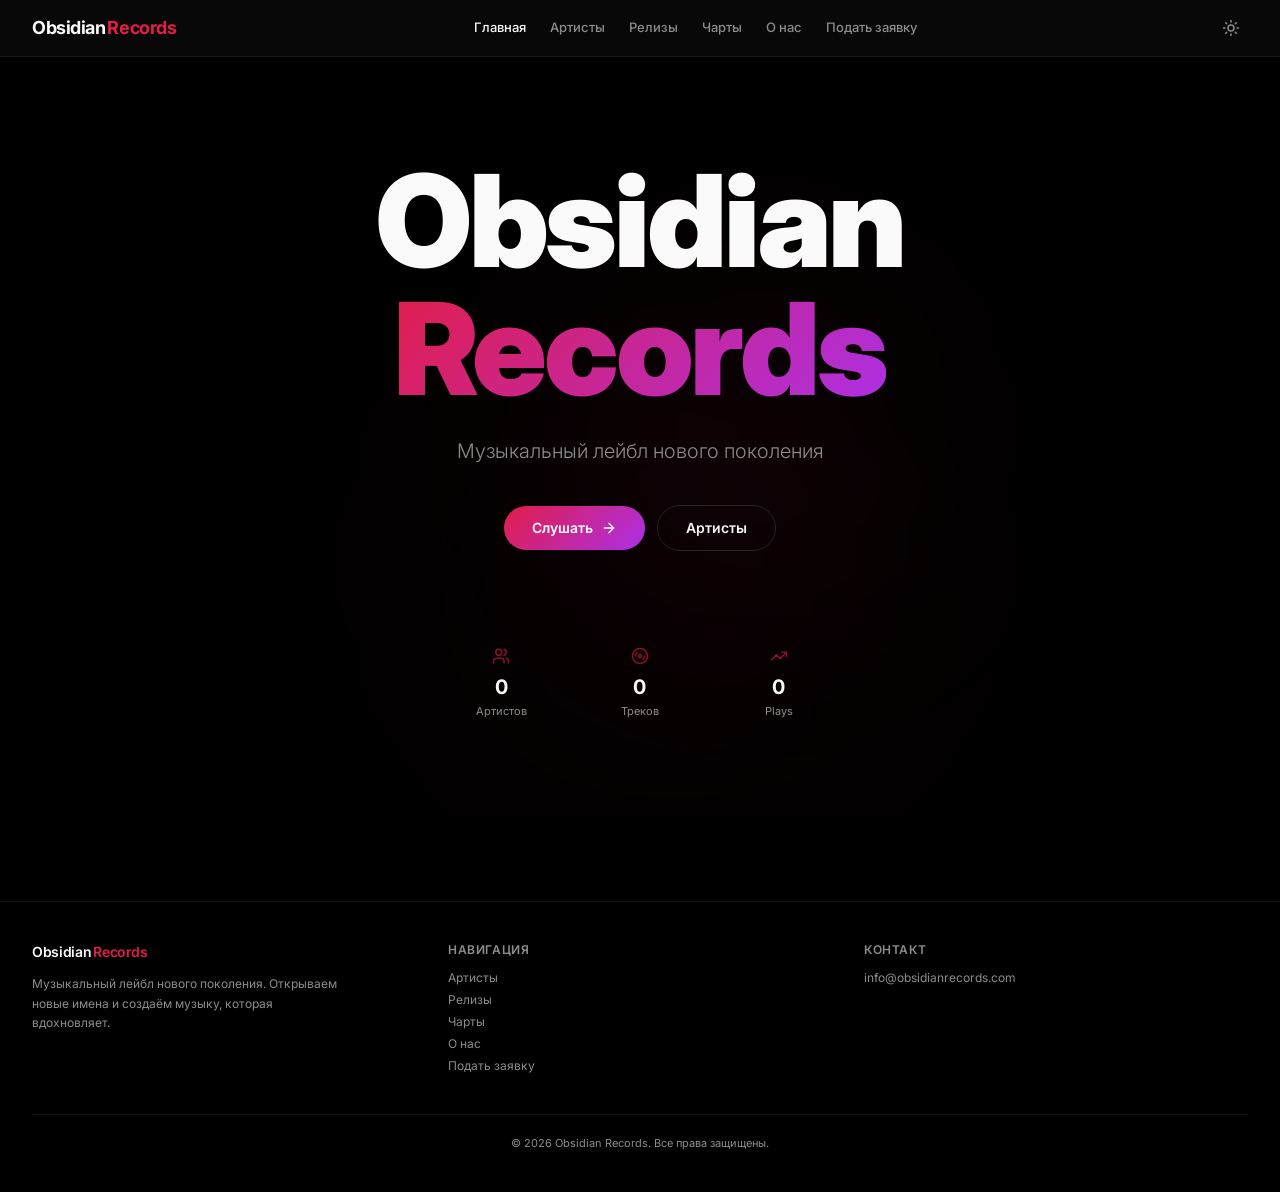
==== commit 29b87888: "Updates" ====
--- a/index.html
+++ b/index.html
@@ -14,8 +14,8 @@
     <link rel="preconnect" href="https://fonts.googleapis.com" />
     <link rel="preconnect" href="https://fonts.gstatic.com" crossorigin />
     <link href="https://fonts.googleapis.com/css2?family=Orbitron:wght@400;500;600;700;800;900&family=Inter:wght@300;400;500;600;700&display=swap" rel="stylesheet" />
-    <script type="module" crossorigin src="./assets/index-D-0nlM84.js"></script>
-    <link rel="stylesheet" crossorigin href="./assets/index-CSj7TAKP.css">
+    <script type="module" crossorigin src="./assets/index-BIKJUiBP.js"></script>
+    <link rel="stylesheet" crossorigin href="./assets/index-CAQh880T.css">
   </head>
 
   <body class="dark">
--- a/assets/index-CAQh880T.css
+++ b/assets/index-CAQh880T.css
@@ -0,0 +1 @@
+@import"https://fonts.googleapis.com/css2?family=Inter:wght@300;400;500;600;700;800;900&family=SF+Pro+Display:wght@400;500;600;700&display=swap";*,:before,:after{--tw-border-spacing-x: 0;--tw-border-spacing-y: 0;--tw-translate-x: 0;--tw-translate-y: 0;--tw-rotate: 0;--tw-skew-x: 0;--tw-skew-y: 0;--tw-scale-x: 1;--tw-scale-y: 1;--tw-pan-x: ;--tw-pan-y: ;--tw-pinch-zoom: ;--tw-scroll-snap-strictness: proximity;--tw-gradient-from-position: ;--tw-gradient-via-position: ;--tw-gradient-to-position: ;--tw-ordinal: ;--tw-slashed-zero: ;--tw-numeric-figure: ;--tw-numeric-spacing: ;--tw-numeric-fraction: ;--tw-ring-inset: ;--tw-ring-offset-width: 0px;--tw-ring-offset-color: #fff;--tw-ring-color: rgb(59 130 246 / .5);--tw-ring-offset-shadow: 0 0 #0000;--tw-ring-shadow: 0 0 #0000;--tw-shadow: 0 0 #0000;--tw-shadow-colored: 0 0 #0000;--tw-blur: ;--tw-brightness: ;--tw-contrast: ;--tw-grayscale: ;--tw-hue-rotate: ;--tw-invert: ;--tw-saturate: ;--tw-sepia: ;--tw-drop-shadow: ;--tw-backdrop-blur: ;--tw-backdrop-brightness: ;--tw-backdrop-contrast: ;--tw-backdrop-grayscale: ;--tw-backdrop-hue-rotate: ;--tw-backdrop-invert: ;--tw-backdrop-opacity: ;--tw-backdrop-saturate: ;--tw-backdrop-sepia: ;--tw-contain-size: ;--tw-contain-layout: ;--tw-contain-paint: ;--tw-contain-style: }::backdrop{--tw-border-spacing-x: 0;--tw-border-spacing-y: 0;--tw-translate-x: 0;--tw-translate-y: 0;--tw-rotate: 0;--tw-skew-x: 0;--tw-skew-y: 0;--tw-scale-x: 1;--tw-scale-y: 1;--tw-pan-x: ;--tw-pan-y: ;--tw-pinch-zoom: ;--tw-scroll-snap-strictness: proximity;--tw-gradient-from-position: ;--tw-gradient-via-position: ;--tw-gradient-to-position: ;--tw-ordinal: ;--tw-slashed-zero: ;--tw-numeric-figure: ;--tw-numeric-spacing: ;--tw-numeric-fraction: ;--tw-ring-inset: ;--tw-ring-offset-width: 0px;--tw-ring-offset-color: #fff;--tw-ring-color: rgb(59 130 246 / .5);--tw-ring-offset-shadow: 0 0 #0000;--tw-ring-shadow: 0 0 #0000;--tw-shadow: 0 0 #0000;--tw-shadow-colored: 0 0 #0000;--tw-blur: ;--tw-brightness: ;--tw-contrast: ;--tw-grayscale: ;--tw-hue-rotate: ;--tw-invert: ;--tw-saturate: ;--tw-sepia: ;--tw-drop-shadow: ;--tw-backdrop-blur: ;--tw-backdrop-brightness: ;--tw-backdrop-contrast: ;--tw-backdrop-grayscale: ;--tw-backdrop-hue-rotate: ;--tw-backdrop-invert: ;--tw-backdrop-opacity: ;--tw-backdrop-saturate: ;--tw-backdrop-sepia: ;--tw-contain-size: ;--tw-contain-layout: ;--tw-contain-paint: ;--tw-contain-style: }*,:before,:after{box-sizing:border-box;border-width:0;border-style:solid;border-color:#e5e7eb}:before,:after{--tw-content: ""}html,:host{line-height:1.5;-webkit-text-size-adjust:100%;-moz-tab-size:4;-o-tab-size:4;tab-size:4;font-family:-apple-system,BlinkMacSystemFont,SF Pro Display,Inter,Helvetica Neue,sans-serif;font-feature-settings:normal;font-variation-settings:normal;-webkit-tap-highlight-color:transparent}body{margin:0;line-height:inherit}hr{height:0;color:inherit;border-top-width:1px}abbr:where([title]){-webkit-text-decoration:underline dotted;text-decoration:underline dotted}h1,h2,h3,h4,h5,h6{font-size:inherit;font-weight:inherit}a{color:inherit;text-decoration:inherit}b,strong{font-weight:bolder}code,kbd,samp,pre{font-family:ui-monospace,SFMono-Regular,Menlo,Monaco,Consolas,Liberation Mono,Courier New,monospace;font-feature-settings:normal;font-variation-settings:normal;font-size:1em}small{font-size:80%}sub,sup{font-size:75%;line-height:0;position:relative;vertical-align:baseline}sub{bottom:-.25em}sup{top:-.5em}table{text-indent:0;border-color:inherit;border-collapse:collapse}button,input,optgroup,select,textarea{font-family:inherit;font-feature-settings:inherit;font-variation-settings:inherit;font-size:100%;font-weight:inherit;line-height:inherit;letter-spacing:inherit;color:inherit;margin:0;padding:0}button,select{text-transform:none}button,input:where([type=button]),input:where([type=reset]),input:where([type=submit]){-webkit-appearance:button;background-color:transparent;background-image:none}:-moz-focusring{outline:auto}:-moz-ui-invalid{box-shadow:none}progress{vertical-align:baseline}::-webkit-inner-spin-button,::-webkit-outer-spin-button{height:auto}[type=search]{-webkit-appearance:textfield;outline-offset:-2px}::-webkit-search-decoration{-webkit-appearance:none}::-webkit-file-upload-button{-webkit-appearance:button;font:inherit}summary{display:list-item}blockquote,dl,dd,h1,h2,h3,h4,h5,h6,hr,figure,p,pre{margin:0}fieldset{margin:0;padding:0}legend{padding:0}ol,ul,menu{list-style:none;margin:0;padding:0}dialog{padding:0}textarea{resize:vertical}input::-moz-placeholder,textarea::-moz-placeholder{opacity:1;color:#9ca3af}input::placeholder,textarea::placeholder{opacity:1;color:#9ca3af}button,[role=button]{cursor:pointer}:disabled{cursor:default}img,svg,video,canvas,audio,iframe,embed,object{display:block;vertical-align:middle}img,video{max-width:100%;height:auto}[hidden]:where(:not([hidden=until-found])){display:none}:root{--background: 0 0% 0%;--foreground: 0 0% 98%;--card: 0 0% 6%;--card-foreground: 0 0% 98%;--popover: 0 0% 6%;--popover-foreground: 0 0% 98%;--primary: 347 77% 50%;--primary-foreground: 0 0% 100%;--secondary: 0 0% 10%;--secondary-foreground: 0 0% 85%;--muted: 0 0% 12%;--muted-foreground: 0 0% 55%;--accent: 347 77% 50%;--accent-foreground: 0 0% 100%;--destructive: 0 84% 60%;--destructive-foreground: 0 0% 100%;--border: 0 0% 14%;--input: 0 0% 14%;--ring: 347 77% 50%;--radius: .75rem;--obsidian: 0 0% 4%;--obsidian-light: 0 0% 8%;--neon-purple: 270 100% 65%;--neon-cyan: 180 100% 50%;--neon-magenta: 347 77% 50%;--sidebar-background: 0 0% 4%;--sidebar-foreground: 0 0% 98%;--sidebar-primary: 347 77% 50%;--sidebar-primary-foreground: 0 0% 100%;--sidebar-accent: 0 0% 10%;--sidebar-accent-foreground: 0 0% 98%;--sidebar-border: 0 0% 14%;--sidebar-ring: 347 77% 50%}*{border-color:hsl(var(--border))}body{background-color:hsl(var(--background));color:hsl(var(--foreground));-moz-osx-font-smoothing:grayscale;font-family:-apple-system,BlinkMacSystemFont,SF Pro Display,Inter,Helvetica Neue,sans-serif;-webkit-font-smoothing:antialiased}::-moz-selection{background:#e21d484d;color:#fff}::selection{background:#e21d484d;color:#fff}::-webkit-scrollbar{width:6px}::-webkit-scrollbar-track{background:#000}::-webkit-scrollbar-thumb{background:#333;border-radius:3px}::-webkit-scrollbar-thumb:hover{background:#4d4d4d}.container{width:100%;margin-right:auto;margin-left:auto;padding-right:2rem;padding-left:2rem}@media (min-width: 1400px){.container{max-width:1400px}}.sr-only{position:absolute;width:1px;height:1px;padding:0;margin:-1px;overflow:hidden;clip:rect(0,0,0,0);white-space:nowrap;border-width:0}.pointer-events-none{pointer-events:none}.pointer-events-auto{pointer-events:auto}.visible{visibility:visible}.invisible{visibility:hidden}.fixed{position:fixed}.absolute{position:absolute}.relative{position:relative}.inset-0{top:0;right:0;bottom:0;left:0}.inset-x-0{left:0;right:0}.inset-y-0{top:0;bottom:0}.-bottom-12{bottom:-3rem}.-left-12{left:-3rem}.-right-12{right:-3rem}.-top-12{top:-3rem}.bottom-0{bottom:0}.bottom-1\/4{bottom:25%}.left-0{left:0}.left-1{left:.25rem}.left-1\/2{left:50%}.left-1\/3{left:33.333333%}.left-2{left:.5rem}.left-\[50\%\]{left:50%}.right-0{right:0}.right-1{right:.25rem}.right-1\/4{right:25%}.right-2{right:.5rem}.right-3{right:.75rem}.right-4{right:1rem}.top-0{top:0}.top-1\.5{top:.375rem}.top-1\/2{top:50%}.top-1\/3{top:33.333333%}.top-2{top:.5rem}.top-3\.5{top:.875rem}.top-4{top:1rem}.top-\[1px\]{top:1px}.top-\[50\%\]{top:50%}.top-\[60\%\]{top:60%}.top-full{top:100%}.z-10{z-index:10}.z-20{z-index:20}.z-50{z-index:50}.z-\[100\]{z-index:100}.z-\[1\]{z-index:1}.-mx-1{margin-left:-.25rem;margin-right:-.25rem}.mx-2{margin-left:.5rem;margin-right:.5rem}.mx-3\.5{margin-left:.875rem;margin-right:.875rem}.mx-auto{margin-left:auto;margin-right:auto}.my-0\.5{margin-top:.125rem;margin-bottom:.125rem}.my-1{margin-top:.25rem;margin-bottom:.25rem}.-ml-4{margin-left:-1rem}.-mt-4{margin-top:-1rem}.mb-1{margin-bottom:.25rem}.mb-1\.5{margin-bottom:.375rem}.mb-10{margin-bottom:2.5rem}.mb-2{margin-bottom:.5rem}.mb-3{margin-bottom:.75rem}.mb-4{margin-bottom:1rem}.mb-6{margin-bottom:1.5rem}.mb-8{margin-bottom:2rem}.ml-0\.5{margin-left:.125rem}.ml-1{margin-left:.25rem}.ml-auto{margin-left:auto}.mr-2{margin-right:.5rem}.mt-0\.5{margin-top:.125rem}.mt-1{margin-top:.25rem}.mt-1\.5{margin-top:.375rem}.mt-10{margin-top:2.5rem}.mt-14{margin-top:3.5rem}.mt-2{margin-top:.5rem}.mt-20{margin-top:5rem}.mt-24{margin-top:6rem}.mt-3{margin-top:.75rem}.mt-4{margin-top:1rem}.mt-5{margin-top:1.25rem}.mt-6{margin-top:1.5rem}.mt-8{margin-top:2rem}.mt-auto{margin-top:auto}.line-clamp-1{overflow:hidden;display:-webkit-box;-webkit-box-orient:vertical;-webkit-line-clamp:1}.block{display:block}.inline-block{display:inline-block}.flex{display:flex}.inline-flex{display:inline-flex}.table{display:table}.grid{display:grid}.hidden{display:none}.aspect-square{aspect-ratio:1 / 1}.aspect-video{aspect-ratio:16 / 9}.size-4{width:1rem;height:1rem}.h-1{height:.25rem}.h-1\.5{height:.375rem}.h-10{height:2.5rem}.h-11{height:2.75rem}.h-12{height:3rem}.h-14{height:3.5rem}.h-16{height:4rem}.h-2{height:.5rem}.h-2\.5{height:.625rem}.h-20{height:5rem}.h-3{height:.75rem}.h-3\.5{height:.875rem}.h-32{height:8rem}.h-4{height:1rem}.h-5{height:1.25rem}.h-6{height:1.5rem}.h-64{height:16rem}.h-7{height:1.75rem}.h-8{height:2rem}.h-9{height:2.25rem}.h-\[1px\]{height:1px}.h-\[400px\]{height:400px}.h-\[500px\]{height:500px}.h-\[var\(--radix-navigation-menu-viewport-height\)\]{height:var(--radix-navigation-menu-viewport-height)}.h-\[var\(--radix-select-trigger-height\)\]{height:var(--radix-select-trigger-height)}.h-auto{height:auto}.h-full{height:100%}.h-px{height:1px}.h-svh{height:100svh}.max-h-96{max-height:24rem}.max-h-\[300px\]{max-height:300px}.max-h-screen{max-height:100vh}.min-h-0{min-height:0px}.min-h-\[80px\]{min-height:80px}.min-h-\[85vh\]{min-height:85vh}.min-h-screen{min-height:100vh}.min-h-svh{min-height:100svh}.w-0{width:0px}.w-1{width:.25rem}.w-1\.5{width:.375rem}.w-10{width:2.5rem}.w-11{width:2.75rem}.w-12{width:3rem}.w-16{width:4rem}.w-2{width:.5rem}.w-2\.5{width:.625rem}.w-20{width:5rem}.w-3{width:.75rem}.w-3\.5{width:.875rem}.w-3\/4{width:75%}.w-32{width:8rem}.w-4{width:1rem}.w-5{width:1.25rem}.w-56{width:14rem}.w-64{width:16rem}.w-7{width:1.75rem}.w-72{width:18rem}.w-8{width:2rem}.w-9{width:2.25rem}.w-\[--sidebar-width\]{width:var(--sidebar-width)}.w-\[100px\]{width:100px}.w-\[1px\]{width:1px}.w-\[400px\]{width:400px}.w-\[500px\]{width:500px}.w-auto{width:auto}.w-fit{width:-moz-fit-content;width:fit-content}.w-full{width:100%}.w-max{width:-moz-max-content;width:max-content}.w-px{width:1px}.min-w-0{min-width:0px}.min-w-5{min-width:1.25rem}.min-w-\[12rem\]{min-width:12rem}.min-w-\[8rem\]{min-width:8rem}.min-w-\[var\(--radix-select-trigger-width\)\]{min-width:var(--radix-select-trigger-width)}.max-w-2xl{max-width:42rem}.max-w-\[--skeleton-width\]{max-width:var(--skeleton-width)}.max-w-lg{max-width:32rem}.max-w-max{max-width:-moz-max-content;max-width:max-content}.max-w-md{max-width:28rem}.max-w-none{max-width:none}.max-w-sm{max-width:24rem}.max-w-xs{max-width:20rem}.flex-1{flex:1 1 0%}.flex-shrink-0,.shrink-0{flex-shrink:0}.grow{flex-grow:1}.grow-0{flex-grow:0}.basis-full{flex-basis:100%}.caption-bottom{caption-side:bottom}.border-collapse{border-collapse:collapse}.-translate-x-1\/2{--tw-translate-x: -50%;transform:translate(var(--tw-translate-x),var(--tw-translate-y)) rotate(var(--tw-rotate)) skew(var(--tw-skew-x)) skewY(var(--tw-skew-y)) scaleX(var(--tw-scale-x)) scaleY(var(--tw-scale-y))}.-translate-x-px{--tw-translate-x: -1px;transform:translate(var(--tw-translate-x),var(--tw-translate-y)) rotate(var(--tw-rotate)) skew(var(--tw-skew-x)) skewY(var(--tw-skew-y)) scaleX(var(--tw-scale-x)) scaleY(var(--tw-scale-y))}.-translate-y-1\/2{--tw-translate-y: -50%;transform:translate(var(--tw-translate-x),var(--tw-translate-y)) rotate(var(--tw-rotate)) skew(var(--tw-skew-x)) skewY(var(--tw-skew-y)) scaleX(var(--tw-scale-x)) scaleY(var(--tw-scale-y))}.translate-x-\[-50\%\]{--tw-translate-x: -50%;transform:translate(var(--tw-translate-x),var(--tw-translate-y)) rotate(var(--tw-rotate)) skew(var(--tw-skew-x)) skewY(var(--tw-skew-y)) scaleX(var(--tw-scale-x)) scaleY(var(--tw-scale-y))}.translate-x-px{--tw-translate-x: 1px;transform:translate(var(--tw-translate-x),var(--tw-translate-y)) rotate(var(--tw-rotate)) skew(var(--tw-skew-x)) skewY(var(--tw-skew-y)) scaleX(var(--tw-scale-x)) scaleY(var(--tw-scale-y))}.translate-y-\[-50\%\]{--tw-translate-y: -50%;transform:translate(var(--tw-translate-x),var(--tw-translate-y)) rotate(var(--tw-rotate)) skew(var(--tw-skew-x)) skewY(var(--tw-skew-y)) scaleX(var(--tw-scale-x)) scaleY(var(--tw-scale-y))}.rotate-45{--tw-rotate: 45deg;transform:translate(var(--tw-translate-x),var(--tw-translate-y)) rotate(var(--tw-rotate)) skew(var(--tw-skew-x)) skewY(var(--tw-skew-y)) scaleX(var(--tw-scale-x)) scaleY(var(--tw-scale-y))}.rotate-90{--tw-rotate: 90deg;transform:translate(var(--tw-translate-x),var(--tw-translate-y)) rotate(var(--tw-rotate)) skew(var(--tw-skew-x)) skewY(var(--tw-skew-y)) scaleX(var(--tw-scale-x)) scaleY(var(--tw-scale-y))}.scale-105{--tw-scale-x: 1.05;--tw-scale-y: 1.05;transform:translate(var(--tw-translate-x),var(--tw-translate-y)) rotate(var(--tw-rotate)) skew(var(--tw-skew-x)) skewY(var(--tw-skew-y)) scaleX(var(--tw-scale-x)) scaleY(var(--tw-scale-y))}.transform{transform:translate(var(--tw-translate-x),var(--tw-translate-y)) rotate(var(--tw-rotate)) skew(var(--tw-skew-x)) skewY(var(--tw-skew-y)) scaleX(var(--tw-scale-x)) scaleY(var(--tw-scale-y))}@keyframes pulse{50%{opacity:.5}}.animate-pulse{animation:pulse 2s cubic-bezier(.4,0,.6,1) infinite}.cursor-default{cursor:default}.cursor-pointer{cursor:pointer}.touch-none{touch-action:none}.select-none{-webkit-user-select:none;-moz-user-select:none;user-select:none}.resize-none{resize:none}.list-disc{list-style-type:disc}.list-none{list-style-type:none}.appearance-none{-webkit-appearance:none;-moz-appearance:none;appearance:none}.grid-cols-1{grid-template-columns:repeat(1,minmax(0,1fr))}.grid-cols-2{grid-template-columns:repeat(2,minmax(0,1fr))}.grid-cols-3{grid-template-columns:repeat(3,minmax(0,1fr))}.flex-row{flex-direction:row}.flex-col{flex-direction:column}.flex-col-reverse{flex-direction:column-reverse}.flex-wrap{flex-wrap:wrap}.items-start{align-items:flex-start}.items-end{align-items:flex-end}.items-center{align-items:center}.items-stretch{align-items:stretch}.justify-end{justify-content:flex-end}.justify-center{justify-content:center}.justify-between{justify-content:space-between}.gap-1{gap:.25rem}.gap-1\.5{gap:.375rem}.gap-12{gap:3rem}.gap-2{gap:.5rem}.gap-2\.5{gap:.625rem}.gap-3{gap:.75rem}.gap-4{gap:1rem}.gap-6{gap:1.5rem}.gap-8{gap:2rem}.space-x-1>:not([hidden])~:not([hidden]){--tw-space-x-reverse: 0;margin-right:calc(.25rem * var(--tw-space-x-reverse));margin-left:calc(.25rem * calc(1 - var(--tw-space-x-reverse)))}.space-x-4>:not([hidden])~:not([hidden]){--tw-space-x-reverse: 0;margin-right:calc(1rem * var(--tw-space-x-reverse));margin-left:calc(1rem * calc(1 - var(--tw-space-x-reverse)))}.space-y-0\.5>:not([hidden])~:not([hidden]){--tw-space-y-reverse: 0;margin-top:calc(.125rem * calc(1 - var(--tw-space-y-reverse)));margin-bottom:calc(.125rem * var(--tw-space-y-reverse))}.space-y-1>:not([hidden])~:not([hidden]){--tw-space-y-reverse: 0;margin-top:calc(.25rem * calc(1 - var(--tw-space-y-reverse)));margin-bottom:calc(.25rem * var(--tw-space-y-reverse))}.space-y-1\.5>:not([hidden])~:not([hidden]){--tw-space-y-reverse: 0;margin-top:calc(.375rem * calc(1 - var(--tw-space-y-reverse)));margin-bottom:calc(.375rem * var(--tw-space-y-reverse))}.space-y-12>:not([hidden])~:not([hidden]){--tw-space-y-reverse: 0;margin-top:calc(3rem * calc(1 - var(--tw-space-y-reverse)));margin-bottom:calc(3rem * var(--tw-space-y-reverse))}.space-y-2>:not([hidden])~:not([hidden]){--tw-space-y-reverse: 0;margin-top:calc(.5rem * calc(1 - var(--tw-space-y-reverse)));margin-bottom:calc(.5rem * var(--tw-space-y-reverse))}.space-y-3>:not([hidden])~:not([hidden]){--tw-space-y-reverse: 0;margin-top:calc(.75rem * calc(1 - var(--tw-space-y-reverse)));margin-bottom:calc(.75rem * var(--tw-space-y-reverse))}.space-y-4>:not([hidden])~:not([hidden]){--tw-space-y-reverse: 0;margin-top:calc(1rem * calc(1 - var(--tw-space-y-reverse)));margin-bottom:calc(1rem * var(--tw-space-y-reverse))}.space-y-6>:not([hidden])~:not([hidden]){--tw-space-y-reverse: 0;margin-top:calc(1.5rem * calc(1 - var(--tw-space-y-reverse)));margin-bottom:calc(1.5rem * var(--tw-space-y-reverse))}.overflow-auto{overflow:auto}.overflow-hidden{overflow:hidden}.overflow-y-auto{overflow-y:auto}.overflow-x-hidden{overflow-x:hidden}.truncate{overflow:hidden;text-overflow:ellipsis;white-space:nowrap}.whitespace-nowrap{white-space:nowrap}.whitespace-pre-line{white-space:pre-line}.break-words{overflow-wrap:break-word}.rounded-2xl{border-radius:1rem}.rounded-3xl{border-radius:1.5rem}.rounded-\[2px\]{border-radius:2px}.rounded-\[inherit\]{border-radius:inherit}.rounded-full{border-radius:9999px}.rounded-lg{border-radius:var(--radius)}.rounded-md{border-radius:calc(var(--radius) - 2px)}.rounded-sm{border-radius:calc(var(--radius) - 4px)}.rounded-xl{border-radius:.75rem}.rounded-t-\[10px\]{border-top-left-radius:10px;border-top-right-radius:10px}.rounded-tl-sm{border-top-left-radius:calc(var(--radius) - 4px)}.border{border-width:1px}.border-2{border-width:2px}.border-4{border-width:4px}.border-\[1\.5px\]{border-width:1.5px}.border-y{border-top-width:1px;border-bottom-width:1px}.border-b{border-bottom-width:1px}.border-l{border-left-width:1px}.border-r{border-right-width:1px}.border-t{border-top-width:1px}.border-dashed{border-style:dashed}.border-\[--color-border\]{border-color:var(--color-border)}.border-background{border-color:hsl(var(--background))}.border-border{border-color:hsl(var(--border))}.border-border\/50{border-color:hsl(var(--border) / .5)}.border-destructive{border-color:hsl(var(--destructive))}.border-destructive\/50{border-color:hsl(var(--destructive) / .5)}.border-input{border-color:hsl(var(--input))}.border-primary{border-color:hsl(var(--primary))}.border-red-500\/20{border-color:#ef444433}.border-sidebar-border{border-color:hsl(var(--sidebar-border))}.border-transparent{border-color:transparent}.border-white\/10{border-color:#ffffff1a}.border-l-transparent{border-left-color:transparent}.border-t-transparent{border-top-color:transparent}.bg-\[--color-bg\]{background-color:var(--color-bg)}.bg-accent{background-color:hsl(var(--accent))}.bg-background{background-color:hsl(var(--background))}.bg-black\/80{background-color:#000c}.bg-border{background-color:hsl(var(--border))}.bg-card{background-color:hsl(var(--card))}.bg-card\/40{background-color:hsl(var(--card) / .4)}.bg-card\/50{background-color:hsl(var(--card) / .5)}.bg-destructive{background-color:hsl(var(--destructive))}.bg-destructive\/10{background-color:hsl(var(--destructive) / .1)}.bg-foreground{background-color:hsl(var(--foreground))}.bg-muted{background-color:hsl(var(--muted))}.bg-muted\/50{background-color:hsl(var(--muted) / .5)}.bg-popover{background-color:hsl(var(--popover))}.bg-primary{background-color:hsl(var(--primary))}.bg-primary\/10{background-color:hsl(var(--primary) / .1)}.bg-primary\/\[0\.03\]{background-color:hsl(var(--primary) / .03)}.bg-primary\/\[0\.04\]{background-color:hsl(var(--primary) / .04)}.bg-red-500\/10{background-color:#ef44441a}.bg-secondary{background-color:hsl(var(--secondary))}.bg-secondary\/20{background-color:hsl(var(--secondary) / .2)}.bg-secondary\/30{background-color:hsl(var(--secondary) / .3)}.bg-secondary\/50{background-color:hsl(var(--secondary) / .5)}.bg-sidebar{background-color:hsl(var(--sidebar-background))}.bg-sidebar-border{background-color:hsl(var(--sidebar-border))}.bg-transparent{background-color:transparent}.bg-white\/5{background-color:#ffffff0d}.bg-gradient-to-b{background-image:linear-gradient(to bottom,var(--tw-gradient-stops))}.bg-gradient-to-t{background-image:linear-gradient(to top,var(--tw-gradient-stops))}.from-card\/80{--tw-gradient-from: hsl(var(--card) / .8) var(--tw-gradient-from-position);--tw-gradient-to: hsl(var(--card) / 0) var(--tw-gradient-to-position);--tw-gradient-stops: var(--tw-gradient-from), var(--tw-gradient-to)}.from-transparent{--tw-gradient-from: transparent var(--tw-gradient-from-position);--tw-gradient-to: rgb(0 0 0 / 0) var(--tw-gradient-to-position);--tw-gradient-stops: var(--tw-gradient-from), var(--tw-gradient-to)}.to-background{--tw-gradient-to: hsl(var(--background)) var(--tw-gradient-to-position)}.to-transparent{--tw-gradient-to: transparent var(--tw-gradient-to-position)}.fill-current{fill:currentColor}.object-cover{-o-object-fit:cover;object-fit:cover}.p-0{padding:0}.p-1{padding:.25rem}.p-1\.5{padding:.375rem}.p-2{padding:.5rem}.p-2\.5{padding:.625rem}.p-3{padding:.75rem}.p-3\.5{padding:.875rem}.p-4{padding:1rem}.p-5{padding:1.25rem}.p-6{padding:1.5rem}.p-8{padding:2rem}.p-\[1px\]{padding:1px}.px-1{padding-left:.25rem;padding-right:.25rem}.px-2{padding-left:.5rem;padding-right:.5rem}.px-2\.5{padding-left:.625rem;padding-right:.625rem}.px-3{padding-left:.75rem;padding-right:.75rem}.px-4{padding-left:1rem;padding-right:1rem}.px-5{padding-left:1.25rem;padding-right:1.25rem}.px-6{padding-left:1.5rem;padding-right:1.5rem}.px-7{padding-left:1.75rem;padding-right:1.75rem}.px-8{padding-left:2rem;padding-right:2rem}.py-0\.5{padding-top:.125rem;padding-bottom:.125rem}.py-1{padding-top:.25rem;padding-bottom:.25rem}.py-1\.5{padding-top:.375rem;padding-bottom:.375rem}.py-10{padding-top:2.5rem;padding-bottom:2.5rem}.py-12{padding-top:3rem;padding-bottom:3rem}.py-16{padding-top:4rem;padding-bottom:4rem}.py-2{padding-top:.5rem;padding-bottom:.5rem}.py-2\.5{padding-top:.625rem;padding-bottom:.625rem}.py-20{padding-top:5rem;padding-bottom:5rem}.py-24{padding-top:6rem;padding-bottom:6rem}.py-3{padding-top:.75rem;padding-bottom:.75rem}.py-32{padding-top:8rem;padding-bottom:8rem}.py-4{padding-top:1rem;padding-bottom:1rem}.py-6{padding-top:1.5rem;padding-bottom:1.5rem}.pb-2{padding-bottom:.5rem}.pb-3{padding-bottom:.75rem}.pb-4{padding-bottom:1rem}.pb-8{padding-bottom:2rem}.pl-2\.5{padding-left:.625rem}.pl-4{padding-left:1rem}.pl-8{padding-left:2rem}.pr-2{padding-right:.5rem}.pr-2\.5{padding-right:.625rem}.pr-8{padding-right:2rem}.pt-0{padding-top:0}.pt-1{padding-top:.25rem}.pt-14{padding-top:3.5rem}.pt-3{padding-top:.75rem}.pt-4{padding-top:1rem}.pt-5{padding-top:1.25rem}.text-left{text-align:left}.text-center{text-align:center}.align-middle{vertical-align:middle}.font-mono{font-family:ui-monospace,SFMono-Regular,Menlo,Monaco,Consolas,Liberation Mono,Courier New,monospace}.text-2xl{font-size:1.5rem;line-height:2rem}.text-3xl{font-size:1.875rem;line-height:2.25rem}.text-4xl{font-size:2.25rem;line-height:2.5rem}.text-5xl{font-size:3rem;line-height:1}.text-6xl{font-size:3.75rem;line-height:1}.text-7xl{font-size:4.5rem;line-height:1}.text-\[0\.8rem\]{font-size:.8rem}.text-\[10px\]{font-size:10px}.text-\[11px\]{font-size:11px}.text-\[13px\]{font-size:13px}.text-base{font-size:1rem;line-height:1.5rem}.text-lg{font-size:1.125rem;line-height:1.75rem}.text-sm{font-size:.875rem;line-height:1.25rem}.text-xl{font-size:1.25rem;line-height:1.75rem}.text-xs{font-size:.75rem;line-height:1rem}.font-black{font-weight:900}.font-bold{font-weight:700}.font-light{font-weight:300}.font-medium{font-weight:500}.font-normal{font-weight:400}.font-semibold{font-weight:600}.uppercase{text-transform:uppercase}.italic{font-style:italic}.tabular-nums{--tw-numeric-spacing: tabular-nums;font-variant-numeric:var(--tw-ordinal) var(--tw-slashed-zero) var(--tw-numeric-figure) var(--tw-numeric-spacing) var(--tw-numeric-fraction)}.leading-\[0\.9\]{line-height:.9}.leading-none{line-height:1}.leading-relaxed{line-height:1.625}.tracking-tight{letter-spacing:-.025em}.tracking-wider{letter-spacing:.05em}.tracking-widest{letter-spacing:.1em}.text-accent-foreground{color:hsl(var(--accent-foreground))}.text-amber-500{--tw-text-opacity: 1;color:rgb(245 158 11 / var(--tw-text-opacity, 1))}.text-card-foreground{color:hsl(var(--card-foreground))}.text-current{color:currentColor}.text-destructive{color:hsl(var(--destructive))}.text-destructive-foreground{color:hsl(var(--destructive-foreground))}.text-foreground{color:hsl(var(--foreground))}.text-foreground\/50{color:hsl(var(--foreground) / .5)}.text-muted-foreground{color:hsl(var(--muted-foreground))}.text-popover-foreground{color:hsl(var(--popover-foreground))}.text-primary{color:hsl(var(--primary))}.text-primary-foreground{color:hsl(var(--primary-foreground))}.text-primary\/20{color:hsl(var(--primary) / .2)}.text-primary\/30{color:hsl(var(--primary) / .3)}.text-red-500{--tw-text-opacity: 1;color:rgb(239 68 68 / var(--tw-text-opacity, 1))}.text-secondary-foreground{color:hsl(var(--secondary-foreground))}.text-sidebar-foreground{color:hsl(var(--sidebar-foreground))}.text-sidebar-foreground\/70{color:hsl(var(--sidebar-foreground) / .7)}.text-white\/60{color:#fff9}.underline-offset-4{text-underline-offset:4px}.opacity-0{opacity:0}.opacity-40{opacity:.4}.opacity-50{opacity:.5}.opacity-60{opacity:.6}.opacity-70{opacity:.7}.opacity-80{opacity:.8}.opacity-90{opacity:.9}.shadow-2xl{--tw-shadow: 0 25px 50px -12px rgb(0 0 0 / .25);--tw-shadow-colored: 0 25px 50px -12px var(--tw-shadow-color);box-shadow:var(--tw-ring-offset-shadow, 0 0 #0000),var(--tw-ring-shadow, 0 0 #0000),var(--tw-shadow)}.shadow-\[0_0_0_1px_hsl\(var\(--sidebar-border\)\)\]{--tw-shadow: 0 0 0 1px hsl(var(--sidebar-border));--tw-shadow-colored: 0 0 0 1px var(--tw-shadow-color);box-shadow:var(--tw-ring-offset-shadow, 0 0 #0000),var(--tw-ring-shadow, 0 0 #0000),var(--tw-shadow)}.shadow-lg{--tw-shadow: 0 10px 15px -3px rgb(0 0 0 / .1), 0 4px 6px -4px rgb(0 0 0 / .1);--tw-shadow-colored: 0 10px 15px -3px var(--tw-shadow-color), 0 4px 6px -4px var(--tw-shadow-color);box-shadow:var(--tw-ring-offset-shadow, 0 0 #0000),var(--tw-ring-shadow, 0 0 #0000),var(--tw-shadow)}.shadow-md{--tw-shadow: 0 4px 6px -1px rgb(0 0 0 / .1), 0 2px 4px -2px rgb(0 0 0 / .1);--tw-shadow-colored: 0 4px 6px -1px var(--tw-shadow-color), 0 2px 4px -2px var(--tw-shadow-color);box-shadow:var(--tw-ring-offset-shadow, 0 0 #0000),var(--tw-ring-shadow, 0 0 #0000),var(--tw-shadow)}.shadow-none{--tw-shadow: 0 0 #0000;--tw-shadow-colored: 0 0 #0000;box-shadow:var(--tw-ring-offset-shadow, 0 0 #0000),var(--tw-ring-shadow, 0 0 #0000),var(--tw-shadow)}.shadow-sm{--tw-shadow: 0 1px 2px 0 rgb(0 0 0 / .05);--tw-shadow-colored: 0 1px 2px 0 var(--tw-shadow-color);box-shadow:var(--tw-ring-offset-shadow, 0 0 #0000),var(--tw-ring-shadow, 0 0 #0000),var(--tw-shadow)}.shadow-xl{--tw-shadow: 0 20px 25px -5px rgb(0 0 0 / .1), 0 8px 10px -6px rgb(0 0 0 / .1);--tw-shadow-colored: 0 20px 25px -5px var(--tw-shadow-color), 0 8px 10px -6px var(--tw-shadow-color);box-shadow:var(--tw-ring-offset-shadow, 0 0 #0000),var(--tw-ring-shadow, 0 0 #0000),var(--tw-shadow)}.outline-none{outline:2px solid transparent;outline-offset:2px}.outline{outline-style:solid}.ring-0{--tw-ring-offset-shadow: var(--tw-ring-inset) 0 0 0 var(--tw-ring-offset-width) var(--tw-ring-offset-color);--tw-ring-shadow: var(--tw-ring-inset) 0 0 0 calc(0px + var(--tw-ring-offset-width)) var(--tw-ring-color);box-shadow:var(--tw-ring-offset-shadow),var(--tw-ring-shadow),var(--tw-shadow, 0 0 #0000)}.ring-2{--tw-ring-offset-shadow: var(--tw-ring-inset) 0 0 0 var(--tw-ring-offset-width) var(--tw-ring-offset-color);--tw-ring-shadow: var(--tw-ring-inset) 0 0 0 calc(2px + var(--tw-ring-offset-width)) var(--tw-ring-color);box-shadow:var(--tw-ring-offset-shadow),var(--tw-ring-shadow),var(--tw-shadow, 0 0 #0000)}.ring-primary\/30{--tw-ring-color: hsl(var(--primary) / .3)}.ring-ring{--tw-ring-color: hsl(var(--ring))}.ring-sidebar-ring{--tw-ring-color: hsl(var(--sidebar-ring))}.ring-offset-background{--tw-ring-offset-color: hsl(var(--background))}.blur-\[100px\]{--tw-blur: blur(100px);filter:var(--tw-blur) var(--tw-brightness) var(--tw-contrast) var(--tw-grayscale) var(--tw-hue-rotate) var(--tw-invert) var(--tw-saturate) var(--tw-sepia) var(--tw-drop-shadow)}.blur-\[120px\]{--tw-blur: blur(120px);filter:var(--tw-blur) var(--tw-brightness) var(--tw-contrast) var(--tw-grayscale) var(--tw-hue-rotate) var(--tw-invert) var(--tw-saturate) var(--tw-sepia) var(--tw-drop-shadow)}.blur-\[2px\]{--tw-blur: blur(2px);filter:var(--tw-blur) var(--tw-brightness) var(--tw-contrast) var(--tw-grayscale) var(--tw-hue-rotate) var(--tw-invert) var(--tw-saturate) var(--tw-sepia) var(--tw-drop-shadow)}.filter{filter:var(--tw-blur) var(--tw-brightness) var(--tw-contrast) var(--tw-grayscale) var(--tw-hue-rotate) var(--tw-invert) var(--tw-saturate) var(--tw-sepia) var(--tw-drop-shadow)}.transition{transition-property:color,background-color,border-color,text-decoration-color,fill,stroke,opacity,box-shadow,transform,filter,-webkit-backdrop-filter;transition-property:color,background-color,border-color,text-decoration-color,fill,stroke,opacity,box-shadow,transform,filter,backdrop-filter;transition-property:color,background-color,border-color,text-decoration-color,fill,stroke,opacity,box-shadow,transform,filter,backdrop-filter,-webkit-backdrop-filter;transition-timing-function:cubic-bezier(.4,0,.2,1);transition-duration:.15s}.transition-\[left\,right\,width\]{transition-property:left,right,width;transition-timing-function:cubic-bezier(.4,0,.2,1);transition-duration:.15s}.transition-\[margin\,opa\]{transition-property:margin,opa;transition-timing-function:cubic-bezier(.4,0,.2,1);transition-duration:.15s}.transition-\[width\,height\,padding\]{transition-property:width,height,padding;transition-timing-function:cubic-bezier(.4,0,.2,1);transition-duration:.15s}.transition-\[width\]{transition-property:width;transition-timing-function:cubic-bezier(.4,0,.2,1);transition-duration:.15s}.transition-all{transition-property:all;transition-timing-function:cubic-bezier(.4,0,.2,1);transition-duration:.15s}.transition-colors{transition-property:color,background-color,border-color,text-decoration-color,fill,stroke;transition-timing-function:cubic-bezier(.4,0,.2,1);transition-duration:.15s}.transition-opacity{transition-property:opacity;transition-timing-function:cubic-bezier(.4,0,.2,1);transition-duration:.15s}.transition-transform{transition-property:transform;transition-timing-function:cubic-bezier(.4,0,.2,1);transition-duration:.15s}.duration-1000{transition-duration:1s}.duration-200{transition-duration:.2s}.duration-300{transition-duration:.3s}.ease-in-out{transition-timing-function:cubic-bezier(.4,0,.2,1)}.ease-linear{transition-timing-function:linear}@keyframes enter{0%{opacity:var(--tw-enter-opacity, 1);transform:translate3d(var(--tw-enter-translate-x, 0),var(--tw-enter-translate-y, 0),0) scale3d(var(--tw-enter-scale, 1),var(--tw-enter-scale, 1),var(--tw-enter-scale, 1)) rotate(var(--tw-enter-rotate, 0))}}@keyframes exit{to{opacity:var(--tw-exit-opacity, 1);transform:translate3d(var(--tw-exit-translate-x, 0),var(--tw-exit-translate-y, 0),0) scale3d(var(--tw-exit-scale, 1),var(--tw-exit-scale, 1),var(--tw-exit-scale, 1)) rotate(var(--tw-exit-rotate, 0))}}.animate-in{animation-name:enter;animation-duration:.15s;--tw-enter-opacity: initial;--tw-enter-scale: initial;--tw-enter-rotate: initial;--tw-enter-translate-x: initial;--tw-enter-translate-y: initial}.fade-in-0{--tw-enter-opacity: 0}.fade-in-80{--tw-enter-opacity: .8}.zoom-in-95{--tw-enter-scale: .95}.duration-1000{animation-duration:1s}.duration-200{animation-duration:.2s}.duration-300{animation-duration:.3s}.ease-in-out{animation-timing-function:cubic-bezier(.4,0,.2,1)}.ease-linear{animation-timing-function:linear}.text-gradient{background:linear-gradient(135deg,#e21d48,#ab30e8);-webkit-background-clip:text;-webkit-text-fill-color:transparent;background-clip:text}.bg-gradient-primary{background:linear-gradient(135deg,#e21d48,#ab30e8)}.bg-gradient-subtle{background:linear-gradient(180deg,#0f0f0f,#000)}.glass{background:#0a0a0ad9;backdrop-filter:blur(20px);-webkit-backdrop-filter:blur(20px)}.hover-lift{transition:transform .3s cubic-bezier(.34,1.56,.64,1),box-shadow .3s ease}.hover-lift:hover{transform:translateY(-4px);box-shadow:0 20px 40px #0006}.card-shine{position:relative;overflow:hidden}.card-shine:after{content:"";position:absolute;top:0;right:0;bottom:0;left:0;background:linear-gradient(135deg,hsl(0 0% 100% / .03) 0%,transparent 50%);pointer-events:none}.file\:border-0::file-selector-button{border-width:0px}.file\:bg-transparent::file-selector-button{background-color:transparent}.file\:text-sm::file-selector-button{font-size:.875rem;line-height:1.25rem}.file\:font-medium::file-selector-button{font-weight:500}.file\:text-foreground::file-selector-button{color:hsl(var(--foreground))}.placeholder\:text-muted-foreground::-moz-placeholder{color:hsl(var(--muted-foreground))}.placeholder\:text-muted-foreground::placeholder{color:hsl(var(--muted-foreground))}.placeholder\:text-muted-foreground\/50::-moz-placeholder{color:hsl(var(--muted-foreground) / .5)}.placeholder\:text-muted-foreground\/50::placeholder{color:hsl(var(--muted-foreground) / .5)}.after\:absolute:after{content:var(--tw-content);position:absolute}.after\:-inset-2:after{content:var(--tw-content);top:-.5rem;right:-.5rem;bottom:-.5rem;left:-.5rem}.after\:inset-y-0:after{content:var(--tw-content);top:0;bottom:0}.after\:left-1\/2:after{content:var(--tw-content);left:50%}.after\:w-1:after{content:var(--tw-content);width:.25rem}.after\:w-\[2px\]:after{content:var(--tw-content);width:2px}.after\:-translate-x-1\/2:after{content:var(--tw-content);--tw-translate-x: -50%;transform:translate(var(--tw-translate-x),var(--tw-translate-y)) rotate(var(--tw-rotate)) skew(var(--tw-skew-x)) skewY(var(--tw-skew-y)) scaleX(var(--tw-scale-x)) scaleY(var(--tw-scale-y))}.first\:rounded-l-md:first-child{border-top-left-radius:calc(var(--radius) - 2px);border-bottom-left-radius:calc(var(--radius) - 2px)}.first\:border-l:first-child{border-left-width:1px}.last\:rounded-r-md:last-child{border-top-right-radius:calc(var(--radius) - 2px);border-bottom-right-radius:calc(var(--radius) - 2px)}.last\:border-0:last-child{border-width:0px}.focus-within\:relative:focus-within{position:relative}.focus-within\:z-20:focus-within{z-index:20}.hover\:scale-105:hover{--tw-scale-x: 1.05;--tw-scale-y: 1.05;transform:translate(var(--tw-translate-x),var(--tw-translate-y)) rotate(var(--tw-rotate)) skew(var(--tw-skew-x)) skewY(var(--tw-skew-y)) scaleX(var(--tw-scale-x)) scaleY(var(--tw-scale-y))}.hover\:border-primary\/20:hover{border-color:hsl(var(--primary) / .2)}.hover\:border-primary\/30:hover{border-color:hsl(var(--primary) / .3)}.hover\:bg-accent:hover{background-color:hsl(var(--accent))}.hover\:bg-card:hover{background-color:hsl(var(--card))}.hover\:bg-destructive:hover{background-color:hsl(var(--destructive))}.hover\:bg-destructive\/10:hover{background-color:hsl(var(--destructive) / .1)}.hover\:bg-destructive\/80:hover{background-color:hsl(var(--destructive) / .8)}.hover\:bg-destructive\/90:hover{background-color:hsl(var(--destructive) / .9)}.hover\:bg-muted:hover{background-color:hsl(var(--muted))}.hover\:bg-muted\/50:hover{background-color:hsl(var(--muted) / .5)}.hover\:bg-primary:hover{background-color:hsl(var(--primary))}.hover\:bg-primary\/10:hover{background-color:hsl(var(--primary) / .1)}.hover\:bg-primary\/5:hover{background-color:hsl(var(--primary) / .05)}.hover\:bg-primary\/80:hover{background-color:hsl(var(--primary) / .8)}.hover\:bg-primary\/90:hover{background-color:hsl(var(--primary) / .9)}.hover\:bg-secondary:hover{background-color:hsl(var(--secondary))}.hover\:bg-secondary\/30:hover{background-color:hsl(var(--secondary) / .3)}.hover\:bg-secondary\/80:hover{background-color:hsl(var(--secondary) / .8)}.hover\:bg-sidebar-accent:hover{background-color:hsl(var(--sidebar-accent))}.hover\:text-accent-foreground:hover{color:hsl(var(--accent-foreground))}.hover\:text-destructive:hover{color:hsl(var(--destructive))}.hover\:text-destructive-foreground:hover{color:hsl(var(--destructive-foreground))}.hover\:text-foreground:hover{color:hsl(var(--foreground))}.hover\:text-muted-foreground:hover{color:hsl(var(--muted-foreground))}.hover\:text-primary:hover{color:hsl(var(--primary))}.hover\:text-primary-foreground:hover{color:hsl(var(--primary-foreground))}.hover\:text-sidebar-accent-foreground:hover{color:hsl(var(--sidebar-accent-foreground))}.hover\:text-white:hover{--tw-text-opacity: 1;color:rgb(255 255 255 / var(--tw-text-opacity, 1))}.hover\:underline:hover{text-decoration-line:underline}.hover\:opacity-100:hover{opacity:1}.hover\:opacity-90:hover{opacity:.9}.hover\:shadow-\[0_0_0_1px_hsl\(var\(--sidebar-accent\)\)\]:hover{--tw-shadow: 0 0 0 1px hsl(var(--sidebar-accent));--tw-shadow-colored: 0 0 0 1px var(--tw-shadow-color);box-shadow:var(--tw-ring-offset-shadow, 0 0 #0000),var(--tw-ring-shadow, 0 0 #0000),var(--tw-shadow)}.hover\:after\:bg-sidebar-border:hover:after{content:var(--tw-content);background-color:hsl(var(--sidebar-border))}.focus\:bg-accent:focus{background-color:hsl(var(--accent))}.focus\:bg-primary:focus{background-color:hsl(var(--primary))}.focus\:text-accent-foreground:focus{color:hsl(var(--accent-foreground))}.focus\:text-primary-foreground:focus{color:hsl(var(--primary-foreground))}.focus\:opacity-100:focus{opacity:1}.focus\:outline-none:focus{outline:2px solid transparent;outline-offset:2px}.focus\:ring-2:focus{--tw-ring-offset-shadow: var(--tw-ring-inset) 0 0 0 var(--tw-ring-offset-width) var(--tw-ring-offset-color);--tw-ring-shadow: var(--tw-ring-inset) 0 0 0 calc(2px + var(--tw-ring-offset-width)) var(--tw-ring-color);box-shadow:var(--tw-ring-offset-shadow),var(--tw-ring-shadow),var(--tw-shadow, 0 0 #0000)}.focus\:ring-primary\/30:focus{--tw-ring-color: hsl(var(--primary) / .3)}.focus\:ring-ring:focus{--tw-ring-color: hsl(var(--ring))}.focus\:ring-offset-2:focus{--tw-ring-offset-width: 2px}.focus-visible\:outline-none:focus-visible{outline:2px solid transparent;outline-offset:2px}.focus-visible\:ring-1:focus-visible{--tw-ring-offset-shadow: var(--tw-ring-inset) 0 0 0 var(--tw-ring-offset-width) var(--tw-ring-offset-color);--tw-ring-shadow: var(--tw-ring-inset) 0 0 0 calc(1px + var(--tw-ring-offset-width)) var(--tw-ring-color);box-shadow:var(--tw-ring-offset-shadow),var(--tw-ring-shadow),var(--tw-shadow, 0 0 #0000)}.focus-visible\:ring-2:focus-visible{--tw-ring-offset-shadow: var(--tw-ring-inset) 0 0 0 var(--tw-ring-offset-width) var(--tw-ring-offset-color);--tw-ring-shadow: var(--tw-ring-inset) 0 0 0 calc(2px + var(--tw-ring-offset-width)) var(--tw-ring-color);box-shadow:var(--tw-ring-offset-shadow),var(--tw-ring-shadow),var(--tw-shadow, 0 0 #0000)}.focus-visible\:ring-ring:focus-visible{--tw-ring-color: hsl(var(--ring))}.focus-visible\:ring-sidebar-ring:focus-visible{--tw-ring-color: hsl(var(--sidebar-ring))}.focus-visible\:ring-offset-1:focus-visible{--tw-ring-offset-width: 1px}.focus-visible\:ring-offset-2:focus-visible{--tw-ring-offset-width: 2px}.focus-visible\:ring-offset-background:focus-visible{--tw-ring-offset-color: hsl(var(--background))}.active\:bg-sidebar-accent:active{background-color:hsl(var(--sidebar-accent))}.active\:text-sidebar-accent-foreground:active{color:hsl(var(--sidebar-accent-foreground))}.disabled\:pointer-events-none:disabled{pointer-events:none}.disabled\:cursor-not-allowed:disabled{cursor:not-allowed}.disabled\:opacity-50:disabled{opacity:.5}.group\/menu-item:focus-within .group-focus-within\/menu-item\:opacity-100{opacity:1}.group:hover .group-hover\:scale-105{--tw-scale-x: 1.05;--tw-scale-y: 1.05;transform:translate(var(--tw-translate-x),var(--tw-translate-y)) rotate(var(--tw-rotate)) skew(var(--tw-skew-x)) skewY(var(--tw-skew-y)) scaleX(var(--tw-scale-x)) scaleY(var(--tw-scale-y))}.group:hover .group-hover\:text-primary{color:hsl(var(--primary))}.group\/menu-item:hover .group-hover\/menu-item\:opacity-100,.group:hover .group-hover\:opacity-100{opacity:1}.group:hover .group-hover\:ring-2{--tw-ring-offset-shadow: var(--tw-ring-inset) 0 0 0 var(--tw-ring-offset-width) var(--tw-ring-offset-color);--tw-ring-shadow: var(--tw-ring-inset) 0 0 0 calc(2px + var(--tw-ring-offset-width)) var(--tw-ring-color);box-shadow:var(--tw-ring-offset-shadow),var(--tw-ring-shadow),var(--tw-shadow, 0 0 #0000)}.group.destructive .group-\[\.destructive\]\:border-muted\/40{border-color:hsl(var(--muted) / .4)}.group.toaster .group-\[\.toaster\]\:border-border{border-color:hsl(var(--border))}.group.toast .group-\[\.toast\]\:bg-muted{background-color:hsl(var(--muted))}.group.toast .group-\[\.toast\]\:bg-primary{background-color:hsl(var(--primary))}.group.toaster .group-\[\.toaster\]\:bg-background{background-color:hsl(var(--background))}.group.destructive .group-\[\.destructive\]\:text-red-300{--tw-text-opacity: 1;color:rgb(252 165 165 / var(--tw-text-opacity, 1))}.group.toast .group-\[\.toast\]\:text-muted-foreground{color:hsl(var(--muted-foreground))}.group.toast .group-\[\.toast\]\:text-primary-foreground{color:hsl(var(--primary-foreground))}.group.toaster .group-\[\.toaster\]\:text-foreground{color:hsl(var(--foreground))}.group.toaster .group-\[\.toaster\]\:shadow-lg{--tw-shadow: 0 10px 15px -3px rgb(0 0 0 / .1), 0 4px 6px -4px rgb(0 0 0 / .1);--tw-shadow-colored: 0 10px 15px -3px var(--tw-shadow-color), 0 4px 6px -4px var(--tw-shadow-color);box-shadow:var(--tw-ring-offset-shadow, 0 0 #0000),var(--tw-ring-shadow, 0 0 #0000),var(--tw-shadow)}.group.destructive .group-\[\.destructive\]\:hover\:border-destructive\/30:hover{border-color:hsl(var(--destructive) / .3)}.group.destructive .group-\[\.destructive\]\:hover\:bg-destructive:hover{background-color:hsl(var(--destructive))}.group.destructive .group-\[\.destructive\]\:hover\:text-destructive-foreground:hover{color:hsl(var(--destructive-foreground))}.group.destructive .group-\[\.destructive\]\:hover\:text-red-50:hover{--tw-text-opacity: 1;color:rgb(254 242 242 / var(--tw-text-opacity, 1))}.group.destructive .group-\[\.destructive\]\:focus\:ring-destructive:focus{--tw-ring-color: hsl(var(--destructive))}.group.destructive .group-\[\.destructive\]\:focus\:ring-red-400:focus{--tw-ring-opacity: 1;--tw-ring-color: rgb(248 113 113 / var(--tw-ring-opacity, 1))}.group.destructive .group-\[\.destructive\]\:focus\:ring-offset-red-600:focus{--tw-ring-offset-color: #dc2626}.peer\/menu-button:hover~.peer-hover\/menu-button\:text-sidebar-accent-foreground{color:hsl(var(--sidebar-accent-foreground))}.peer:disabled~.peer-disabled\:cursor-not-allowed{cursor:not-allowed}.peer:disabled~.peer-disabled\:opacity-70{opacity:.7}.has-\[\[data-variant\=inset\]\]\:bg-sidebar:has([data-variant=inset]){background-color:hsl(var(--sidebar-background))}.has-\[\:disabled\]\:opacity-50:has(:disabled){opacity:.5}.group\/menu-item:has([data-sidebar=menu-action]) .group-has-\[\[data-sidebar\=menu-action\]\]\/menu-item\:pr-8{padding-right:2rem}.aria-disabled\:pointer-events-none[aria-disabled=true]{pointer-events:none}.aria-disabled\:opacity-50[aria-disabled=true]{opacity:.5}.aria-selected\:bg-accent[aria-selected=true]{background-color:hsl(var(--accent))}.aria-selected\:bg-accent\/50[aria-selected=true]{background-color:hsl(var(--accent) / .5)}.aria-selected\:text-accent-foreground[aria-selected=true]{color:hsl(var(--accent-foreground))}.aria-selected\:text-muted-foreground[aria-selected=true]{color:hsl(var(--muted-foreground))}.aria-selected\:opacity-100[aria-selected=true]{opacity:1}.aria-selected\:opacity-30[aria-selected=true]{opacity:.3}.data-\[disabled\=true\]\:pointer-events-none[data-disabled=true],.data-\[disabled\]\:pointer-events-none[data-disabled]{pointer-events:none}.data-\[panel-group-direction\=vertical\]\:h-px[data-panel-group-direction=vertical]{height:1px}.data-\[panel-group-direction\=vertical\]\:w-full[data-panel-group-direction=vertical]{width:100%}.data-\[side\=bottom\]\:translate-y-1[data-side=bottom]{--tw-translate-y: .25rem;transform:translate(var(--tw-translate-x),var(--tw-translate-y)) rotate(var(--tw-rotate)) skew(var(--tw-skew-x)) skewY(var(--tw-skew-y)) scaleX(var(--tw-scale-x)) scaleY(var(--tw-scale-y))}.data-\[side\=left\]\:-translate-x-1[data-side=left]{--tw-translate-x: -.25rem;transform:translate(var(--tw-translate-x),var(--tw-translate-y)) rotate(var(--tw-rotate)) skew(var(--tw-skew-x)) skewY(var(--tw-skew-y)) scaleX(var(--tw-scale-x)) scaleY(var(--tw-scale-y))}.data-\[side\=right\]\:translate-x-1[data-side=right]{--tw-translate-x: .25rem;transform:translate(var(--tw-translate-x),var(--tw-translate-y)) rotate(var(--tw-rotate)) skew(var(--tw-skew-x)) skewY(var(--tw-skew-y)) scaleX(var(--tw-scale-x)) scaleY(var(--tw-scale-y))}.data-\[side\=top\]\:-translate-y-1[data-side=top]{--tw-translate-y: -.25rem;transform:translate(var(--tw-translate-x),var(--tw-translate-y)) rotate(var(--tw-rotate)) skew(var(--tw-skew-x)) skewY(var(--tw-skew-y)) scaleX(var(--tw-scale-x)) scaleY(var(--tw-scale-y))}.data-\[state\=checked\]\:translate-x-5[data-state=checked]{--tw-translate-x: 1.25rem;transform:translate(var(--tw-translate-x),var(--tw-translate-y)) rotate(var(--tw-rotate)) skew(var(--tw-skew-x)) skewY(var(--tw-skew-y)) scaleX(var(--tw-scale-x)) scaleY(var(--tw-scale-y))}.data-\[state\=unchecked\]\:translate-x-0[data-state=unchecked],.data-\[swipe\=cancel\]\:translate-x-0[data-swipe=cancel]{--tw-translate-x: 0px;transform:translate(var(--tw-translate-x),var(--tw-translate-y)) rotate(var(--tw-rotate)) skew(var(--tw-skew-x)) skewY(var(--tw-skew-y)) scaleX(var(--tw-scale-x)) scaleY(var(--tw-scale-y))}.data-\[swipe\=end\]\:translate-x-\[var\(--radix-toast-swipe-end-x\)\][data-swipe=end]{--tw-translate-x: var(--radix-toast-swipe-end-x);transform:translate(var(--tw-translate-x),var(--tw-translate-y)) rotate(var(--tw-rotate)) skew(var(--tw-skew-x)) skewY(var(--tw-skew-y)) scaleX(var(--tw-scale-x)) scaleY(var(--tw-scale-y))}.data-\[swipe\=move\]\:translate-x-\[var\(--radix-toast-swipe-move-x\)\][data-swipe=move]{--tw-translate-x: var(--radix-toast-swipe-move-x);transform:translate(var(--tw-translate-x),var(--tw-translate-y)) rotate(var(--tw-rotate)) skew(var(--tw-skew-x)) skewY(var(--tw-skew-y)) scaleX(var(--tw-scale-x)) scaleY(var(--tw-scale-y))}@keyframes accordion-up{0%{height:var(--radix-accordion-content-height)}to{height:0}}.data-\[state\=closed\]\:animate-accordion-up[data-state=closed]{animation:accordion-up .2s ease-out}@keyframes accordion-down{0%{height:0}to{height:var(--radix-accordion-content-height)}}.data-\[state\=open\]\:animate-accordion-down[data-state=open]{animation:accordion-down .2s ease-out}.data-\[panel-group-direction\=vertical\]\:flex-col[data-panel-group-direction=vertical]{flex-direction:column}.data-\[active\=true\]\:bg-sidebar-accent[data-active=true]{background-color:hsl(var(--sidebar-accent))}.data-\[active\]\:bg-accent\/50[data-active]{background-color:hsl(var(--accent) / .5)}.data-\[selected\=\'true\'\]\:bg-accent[data-selected=true]{background-color:hsl(var(--accent))}.data-\[state\=active\]\:bg-background[data-state=active]{background-color:hsl(var(--background))}.data-\[state\=checked\]\:bg-primary[data-state=checked]{background-color:hsl(var(--primary))}.data-\[state\=on\]\:bg-accent[data-state=on],.data-\[state\=open\]\:bg-accent[data-state=open]{background-color:hsl(var(--accent))}.data-\[state\=open\]\:bg-accent\/50[data-state=open]{background-color:hsl(var(--accent) / .5)}.data-\[state\=open\]\:bg-secondary[data-state=open]{background-color:hsl(var(--secondary))}.data-\[state\=selected\]\:bg-muted[data-state=selected]{background-color:hsl(var(--muted))}.data-\[state\=unchecked\]\:bg-input[data-state=unchecked]{background-color:hsl(var(--input))}.data-\[active\=true\]\:font-medium[data-active=true]{font-weight:500}.data-\[active\=true\]\:text-sidebar-accent-foreground[data-active=true]{color:hsl(var(--sidebar-accent-foreground))}.data-\[selected\=true\]\:text-accent-foreground[data-selected=true]{color:hsl(var(--accent-foreground))}.data-\[state\=active\]\:text-foreground[data-state=active]{color:hsl(var(--foreground))}.data-\[state\=checked\]\:text-primary-foreground[data-state=checked]{color:hsl(var(--primary-foreground))}.data-\[state\=on\]\:text-accent-foreground[data-state=on],.data-\[state\=open\]\:text-accent-foreground[data-state=open]{color:hsl(var(--accent-foreground))}.data-\[state\=open\]\:text-muted-foreground[data-state=open]{color:hsl(var(--muted-foreground))}.data-\[disabled\=true\]\:opacity-50[data-disabled=true],.data-\[disabled\]\:opacity-50[data-disabled]{opacity:.5}.data-\[state\=open\]\:opacity-100[data-state=open]{opacity:1}.data-\[state\=active\]\:shadow-sm[data-state=active]{--tw-shadow: 0 1px 2px 0 rgb(0 0 0 / .05);--tw-shadow-colored: 0 1px 2px 0 var(--tw-shadow-color);box-shadow:var(--tw-ring-offset-shadow, 0 0 #0000),var(--tw-ring-shadow, 0 0 #0000),var(--tw-shadow)}.data-\[swipe\=move\]\:transition-none[data-swipe=move]{transition-property:none}.data-\[state\=closed\]\:duration-300[data-state=closed]{transition-duration:.3s}.data-\[state\=open\]\:duration-500[data-state=open]{transition-duration:.5s}.data-\[motion\^\=from-\]\:animate-in[data-motion^=from-],.data-\[state\=open\]\:animate-in[data-state=open],.data-\[state\=visible\]\:animate-in[data-state=visible]{animation-name:enter;animation-duration:.15s;--tw-enter-opacity: initial;--tw-enter-scale: initial;--tw-enter-rotate: initial;--tw-enter-translate-x: initial;--tw-enter-translate-y: initial}.data-\[motion\^\=to-\]\:animate-out[data-motion^=to-],.data-\[state\=closed\]\:animate-out[data-state=closed],.data-\[state\=hidden\]\:animate-out[data-state=hidden],.data-\[swipe\=end\]\:animate-out[data-swipe=end]{animation-name:exit;animation-duration:.15s;--tw-exit-opacity: initial;--tw-exit-scale: initial;--tw-exit-rotate: initial;--tw-exit-translate-x: initial;--tw-exit-translate-y: initial}.data-\[motion\^\=from-\]\:fade-in[data-motion^=from-]{--tw-enter-opacity: 0}.data-\[motion\^\=to-\]\:fade-out[data-motion^=to-],.data-\[state\=closed\]\:fade-out-0[data-state=closed]{--tw-exit-opacity: 0}.data-\[state\=closed\]\:fade-out-80[data-state=closed]{--tw-exit-opacity: .8}.data-\[state\=hidden\]\:fade-out[data-state=hidden]{--tw-exit-opacity: 0}.data-\[state\=open\]\:fade-in-0[data-state=open],.data-\[state\=visible\]\:fade-in[data-state=visible]{--tw-enter-opacity: 0}.data-\[state\=closed\]\:zoom-out-95[data-state=closed]{--tw-exit-scale: .95}.data-\[state\=open\]\:zoom-in-90[data-state=open]{--tw-enter-scale: .9}.data-\[state\=open\]\:zoom-in-95[data-state=open]{--tw-enter-scale: .95}.data-\[motion\=from-end\]\:slide-in-from-right-52[data-motion=from-end]{--tw-enter-translate-x: 13rem}.data-\[motion\=from-start\]\:slide-in-from-left-52[data-motion=from-start]{--tw-enter-translate-x: -13rem}.data-\[motion\=to-end\]\:slide-out-to-right-52[data-motion=to-end]{--tw-exit-translate-x: 13rem}.data-\[motion\=to-start\]\:slide-out-to-left-52[data-motion=to-start]{--tw-exit-translate-x: -13rem}.data-\[side\=bottom\]\:slide-in-from-top-2[data-side=bottom]{--tw-enter-translate-y: -.5rem}.data-\[side\=left\]\:slide-in-from-right-2[data-side=left]{--tw-enter-translate-x: .5rem}.data-\[side\=right\]\:slide-in-from-left-2[data-side=right]{--tw-enter-translate-x: -.5rem}.data-\[side\=top\]\:slide-in-from-bottom-2[data-side=top]{--tw-enter-translate-y: .5rem}.data-\[state\=closed\]\:slide-out-to-bottom[data-state=closed]{--tw-exit-translate-y: 100%}.data-\[state\=closed\]\:slide-out-to-left[data-state=closed]{--tw-exit-translate-x: -100%}.data-\[state\=closed\]\:slide-out-to-left-1\/2[data-state=closed]{--tw-exit-translate-x: -50%}.data-\[state\=closed\]\:slide-out-to-right[data-state=closed],.data-\[state\=closed\]\:slide-out-to-right-full[data-state=closed]{--tw-exit-translate-x: 100%}.data-\[state\=closed\]\:slide-out-to-top[data-state=closed]{--tw-exit-translate-y: -100%}.data-\[state\=closed\]\:slide-out-to-top-\[48\%\][data-state=closed]{--tw-exit-translate-y: -48%}.data-\[state\=open\]\:slide-in-from-bottom[data-state=open]{--tw-enter-translate-y: 100%}.data-\[state\=open\]\:slide-in-from-left[data-state=open]{--tw-enter-translate-x: -100%}.data-\[state\=open\]\:slide-in-from-left-1\/2[data-state=open]{--tw-enter-translate-x: -50%}.data-\[state\=open\]\:slide-in-from-right[data-state=open]{--tw-enter-translate-x: 100%}.data-\[state\=open\]\:slide-in-from-top[data-state=open]{--tw-enter-translate-y: -100%}.data-\[state\=open\]\:slide-in-from-top-\[48\%\][data-state=open]{--tw-enter-translate-y: -48%}.data-\[state\=open\]\:slide-in-from-top-full[data-state=open]{--tw-enter-translate-y: -100%}.data-\[state\=closed\]\:duration-300[data-state=closed]{animation-duration:.3s}.data-\[state\=open\]\:duration-500[data-state=open]{animation-duration:.5s}.data-\[panel-group-direction\=vertical\]\:after\:left-0[data-panel-group-direction=vertical]:after{content:var(--tw-content);left:0}.data-\[panel-group-direction\=vertical\]\:after\:h-1[data-panel-group-direction=vertical]:after{content:var(--tw-content);height:.25rem}.data-\[panel-group-direction\=vertical\]\:after\:w-full[data-panel-group-direction=vertical]:after{content:var(--tw-content);width:100%}.data-\[panel-group-direction\=vertical\]\:after\:-translate-y-1\/2[data-panel-group-direction=vertical]:after{content:var(--tw-content);--tw-translate-y: -50%;transform:translate(var(--tw-translate-x),var(--tw-translate-y)) rotate(var(--tw-rotate)) skew(var(--tw-skew-x)) skewY(var(--tw-skew-y)) scaleX(var(--tw-scale-x)) scaleY(var(--tw-scale-y))}.data-\[panel-group-direction\=vertical\]\:after\:translate-x-0[data-panel-group-direction=vertical]:after{content:var(--tw-content);--tw-translate-x: 0px;transform:translate(var(--tw-translate-x),var(--tw-translate-y)) rotate(var(--tw-rotate)) skew(var(--tw-skew-x)) skewY(var(--tw-skew-y)) scaleX(var(--tw-scale-x)) scaleY(var(--tw-scale-y))}.data-\[state\=open\]\:hover\:bg-sidebar-accent:hover[data-state=open]{background-color:hsl(var(--sidebar-accent))}.data-\[state\=open\]\:hover\:text-sidebar-accent-foreground:hover[data-state=open]{color:hsl(var(--sidebar-accent-foreground))}.group[data-collapsible=offcanvas] .group-data-\[collapsible\=offcanvas\]\:left-\[calc\(var\(--sidebar-width\)\*-1\)\]{left:calc(var(--sidebar-width) * -1)}.group[data-collapsible=offcanvas] .group-data-\[collapsible\=offcanvas\]\:right-\[calc\(var\(--sidebar-width\)\*-1\)\]{right:calc(var(--sidebar-width) * -1)}.group[data-side=left] .group-data-\[side\=left\]\:-right-4{right:-1rem}.group[data-side=right] .group-data-\[side\=right\]\:left-0{left:0}.group[data-collapsible=icon] .group-data-\[collapsible\=icon\]\:-mt-8{margin-top:-2rem}.group[data-collapsible=icon] .group-data-\[collapsible\=icon\]\:hidden{display:none}.group[data-collapsible=icon] .group-data-\[collapsible\=icon\]\:\!size-8{width:2rem!important;height:2rem!important}.group[data-collapsible=icon] .group-data-\[collapsible\=icon\]\:w-\[--sidebar-width-icon\]{width:var(--sidebar-width-icon)}.group[data-collapsible=icon] .group-data-\[collapsible\=icon\]\:w-\[calc\(var\(--sidebar-width-icon\)_\+_theme\(spacing\.4\)\)\]{width:calc(var(--sidebar-width-icon) + 1rem)}.group[data-collapsible=icon] .group-data-\[collapsible\=icon\]\:w-\[calc\(var\(--sidebar-width-icon\)_\+_theme\(spacing\.4\)_\+2px\)\]{width:calc(var(--sidebar-width-icon) + 1rem + 2px)}.group[data-collapsible=offcanvas] .group-data-\[collapsible\=offcanvas\]\:w-0{width:0px}.group[data-collapsible=offcanvas] .group-data-\[collapsible\=offcanvas\]\:translate-x-0{--tw-translate-x: 0px;transform:translate(var(--tw-translate-x),var(--tw-translate-y)) rotate(var(--tw-rotate)) skew(var(--tw-skew-x)) skewY(var(--tw-skew-y)) scaleX(var(--tw-scale-x)) scaleY(var(--tw-scale-y))}.group[data-side=right] .group-data-\[side\=right\]\:rotate-180,.group[data-state=open] .group-data-\[state\=open\]\:rotate-180{--tw-rotate: 180deg;transform:translate(var(--tw-translate-x),var(--tw-translate-y)) rotate(var(--tw-rotate)) skew(var(--tw-skew-x)) skewY(var(--tw-skew-y)) scaleX(var(--tw-scale-x)) scaleY(var(--tw-scale-y))}.group[data-collapsible=icon] .group-data-\[collapsible\=icon\]\:overflow-hidden{overflow:hidden}.group[data-variant=floating] .group-data-\[variant\=floating\]\:rounded-lg{border-radius:var(--radius)}.group[data-variant=floating] .group-data-\[variant\=floating\]\:border{border-width:1px}.group[data-side=left] .group-data-\[side\=left\]\:border-r{border-right-width:1px}.group[data-side=right] .group-data-\[side\=right\]\:border-l{border-left-width:1px}.group[data-variant=floating] .group-data-\[variant\=floating\]\:border-sidebar-border{border-color:hsl(var(--sidebar-border))}.group[data-collapsible=icon] .group-data-\[collapsible\=icon\]\:\!p-0{padding:0!important}.group[data-collapsible=icon] .group-data-\[collapsible\=icon\]\:\!p-2{padding:.5rem!important}.group[data-collapsible=icon] .group-data-\[collapsible\=icon\]\:opacity-0{opacity:0}.group[data-variant=floating] .group-data-\[variant\=floating\]\:shadow{--tw-shadow: 0 1px 3px 0 rgb(0 0 0 / .1), 0 1px 2px -1px rgb(0 0 0 / .1);--tw-shadow-colored: 0 1px 3px 0 var(--tw-shadow-color), 0 1px 2px -1px var(--tw-shadow-color);box-shadow:var(--tw-ring-offset-shadow, 0 0 #0000),var(--tw-ring-shadow, 0 0 #0000),var(--tw-shadow)}.group[data-collapsible=offcanvas] .group-data-\[collapsible\=offcanvas\]\:after\:left-full:after{content:var(--tw-content);left:100%}.group[data-collapsible=offcanvas] .group-data-\[collapsible\=offcanvas\]\:hover\:bg-sidebar:hover{background-color:hsl(var(--sidebar-background))}.peer\/menu-button[data-size=default]~.peer-data-\[size\=default\]\/menu-button\:top-1\.5{top:.375rem}.peer\/menu-button[data-size=lg]~.peer-data-\[size\=lg\]\/menu-button\:top-2\.5{top:.625rem}.peer\/menu-button[data-size=sm]~.peer-data-\[size\=sm\]\/menu-button\:top-1{top:.25rem}.peer[data-variant=inset]~.peer-data-\[variant\=inset\]\:min-h-\[calc\(100svh-theme\(spacing\.4\)\)\]{min-height:calc(100svh - 1rem)}.peer\/menu-button[data-active=true]~.peer-data-\[active\=true\]\/menu-button\:text-sidebar-accent-foreground{color:hsl(var(--sidebar-accent-foreground))}.dark\:border-destructive:is(.dark *){border-color:hsl(var(--destructive))}@media (min-width: 640px){.sm\:bottom-0{bottom:0}.sm\:right-0{right:0}.sm\:top-auto{top:auto}.sm\:mt-0{margin-top:0}.sm\:flex{display:flex}.sm\:table-cell{display:table-cell}.sm\:max-w-sm{max-width:24rem}.sm\:grid-cols-2{grid-template-columns:repeat(2,minmax(0,1fr))}.sm\:grid-cols-3{grid-template-columns:repeat(3,minmax(0,1fr))}.sm\:flex-row{flex-direction:row}.sm\:flex-col{flex-direction:column}.sm\:items-end{align-items:flex-end}.sm\:justify-end{justify-content:flex-end}.sm\:gap-2\.5{gap:.625rem}.sm\:space-x-2>:not([hidden])~:not([hidden]){--tw-space-x-reverse: 0;margin-right:calc(.5rem * var(--tw-space-x-reverse));margin-left:calc(.5rem * calc(1 - var(--tw-space-x-reverse)))}.sm\:space-x-4>:not([hidden])~:not([hidden]){--tw-space-x-reverse: 0;margin-right:calc(1rem * var(--tw-space-x-reverse));margin-left:calc(1rem * calc(1 - var(--tw-space-x-reverse)))}.sm\:space-y-0>:not([hidden])~:not([hidden]){--tw-space-y-reverse: 0;margin-top:calc(0px * calc(1 - var(--tw-space-y-reverse)));margin-bottom:calc(0px * var(--tw-space-y-reverse))}.sm\:rounded-lg{border-radius:var(--radius)}.sm\:text-left{text-align:left}.data-\[state\=open\]\:sm\:slide-in-from-bottom-full[data-state=open]{--tw-enter-translate-y: 100%}}@media (min-width: 768px){.md\:absolute{position:absolute}.md\:block{display:block}.md\:flex{display:flex}.md\:table-cell{display:table-cell}.md\:hidden{display:none}.md\:h-40{height:10rem}.md\:h-80{height:20rem}.md\:w-40{width:10rem}.md\:w-\[var\(--radix-navigation-menu-viewport-width\)\]{width:var(--radix-navigation-menu-viewport-width)}.md\:w-auto{width:auto}.md\:max-w-\[420px\]{max-width:420px}.md\:flex-none{flex:none}.md\:grid-cols-2{grid-template-columns:repeat(2,minmax(0,1fr))}.md\:grid-cols-3{grid-template-columns:repeat(3,minmax(0,1fr))}.md\:grid-cols-4{grid-template-columns:repeat(4,minmax(0,1fr))}.md\:flex-row{flex-direction:row}.md\:flex-col{flex-direction:column}.md\:text-3xl{font-size:1.875rem;line-height:2.25rem}.md\:text-4xl{font-size:2.25rem;line-height:2.5rem}.md\:text-5xl{font-size:3rem;line-height:1}.md\:text-8xl{font-size:6rem;line-height:1}.md\:text-sm{font-size:.875rem;line-height:1.25rem}.md\:text-xl{font-size:1.25rem;line-height:1.75rem}.md\:opacity-0{opacity:0}.after\:md\:hidden:after{content:var(--tw-content);display:none}.peer[data-variant=inset]~.md\:peer-data-\[variant\=inset\]\:m-2{margin:.5rem}.peer[data-state=collapsed][data-variant=inset]~.md\:peer-data-\[state\=collapsed\]\:peer-data-\[variant\=inset\]\:ml-2{margin-left:.5rem}.peer[data-variant=inset]~.md\:peer-data-\[variant\=inset\]\:ml-0{margin-left:0}.peer[data-variant=inset]~.md\:peer-data-\[variant\=inset\]\:rounded-xl{border-radius:.75rem}.peer[data-variant=inset]~.md\:peer-data-\[variant\=inset\]\:shadow{--tw-shadow: 0 1px 3px 0 rgb(0 0 0 / .1), 0 1px 2px -1px rgb(0 0 0 / .1);--tw-shadow-colored: 0 1px 3px 0 var(--tw-shadow-color), 0 1px 2px -1px var(--tw-shadow-color);box-shadow:var(--tw-ring-offset-shadow, 0 0 #0000),var(--tw-ring-shadow, 0 0 #0000),var(--tw-shadow)}}@media (min-width: 1024px){.lg\:col-span-2{grid-column:span 2 / span 2}.lg\:grid-cols-3{grid-template-columns:repeat(3,minmax(0,1fr))}.lg\:grid-cols-4{grid-template-columns:repeat(4,minmax(0,1fr))}.lg\:grid-cols-5{grid-template-columns:repeat(5,minmax(0,1fr))}.lg\:px-8{padding-left:2rem;padding-right:2rem}.lg\:text-9xl{font-size:8rem;line-height:1}}.\[\&\:has\(\[aria-selected\]\)\]\:bg-accent:has([aria-selected]){background-color:hsl(var(--accent))}.first\:\[\&\:has\(\[aria-selected\]\)\]\:rounded-l-md:has([aria-selected]):first-child{border-top-left-radius:calc(var(--radius) - 2px);border-bottom-left-radius:calc(var(--radius) - 2px)}.last\:\[\&\:has\(\[aria-selected\]\)\]\:rounded-r-md:has([aria-selected]):last-child{border-top-right-radius:calc(var(--radius) - 2px);border-bottom-right-radius:calc(var(--radius) - 2px)}.\[\&\:has\(\[aria-selected\]\.day-outside\)\]\:bg-accent\/50:has([aria-selected].day-outside){background-color:hsl(var(--accent) / .5)}.\[\&\:has\(\[aria-selected\]\.day-range-end\)\]\:rounded-r-md:has([aria-selected].day-range-end){border-top-right-radius:calc(var(--radius) - 2px);border-bottom-right-radius:calc(var(--radius) - 2px)}.\[\&\:has\(\[role\=checkbox\]\)\]\:pr-0:has([role=checkbox]){padding-right:0}.\[\&\>button\]\:hidden>button{display:none}.\[\&\>span\:last-child\]\:truncate>span:last-child{overflow:hidden;text-overflow:ellipsis;white-space:nowrap}.\[\&\>span\]\:line-clamp-1>span{overflow:hidden;display:-webkit-box;-webkit-box-orient:vertical;-webkit-line-clamp:1}.\[\&\>svg\+div\]\:translate-y-\[-3px\]>svg+div{--tw-translate-y: -3px;transform:translate(var(--tw-translate-x),var(--tw-translate-y)) rotate(var(--tw-rotate)) skew(var(--tw-skew-x)) skewY(var(--tw-skew-y)) scaleX(var(--tw-scale-x)) scaleY(var(--tw-scale-y))}.\[\&\>svg\]\:absolute>svg{position:absolute}.\[\&\>svg\]\:left-4>svg{left:1rem}.\[\&\>svg\]\:top-4>svg{top:1rem}.\[\&\>svg\]\:size-3\.5>svg{width:.875rem;height:.875rem}.\[\&\>svg\]\:size-4>svg{width:1rem;height:1rem}.\[\&\>svg\]\:h-2\.5>svg{height:.625rem}.\[\&\>svg\]\:h-3>svg{height:.75rem}.\[\&\>svg\]\:w-2\.5>svg{width:.625rem}.\[\&\>svg\]\:w-3>svg{width:.75rem}.\[\&\>svg\]\:shrink-0>svg{flex-shrink:0}.\[\&\>svg\]\:text-destructive>svg{color:hsl(var(--destructive))}.\[\&\>svg\]\:text-foreground>svg{color:hsl(var(--foreground))}.\[\&\>svg\]\:text-muted-foreground>svg{color:hsl(var(--muted-foreground))}.\[\&\>svg\]\:text-sidebar-accent-foreground>svg{color:hsl(var(--sidebar-accent-foreground))}.\[\&\>svg\~\*\]\:pl-7>svg~*{padding-left:1.75rem}.\[\&\>tr\]\:last\:border-b-0:last-child>tr{border-bottom-width:0px}.\[\&\[data-panel-group-direction\=vertical\]\>div\]\:rotate-90[data-panel-group-direction=vertical]>div{--tw-rotate: 90deg;transform:translate(var(--tw-translate-x),var(--tw-translate-y)) rotate(var(--tw-rotate)) skew(var(--tw-skew-x)) skewY(var(--tw-skew-y)) scaleX(var(--tw-scale-x)) scaleY(var(--tw-scale-y))}.\[\&\[data-state\=open\]\>svg\]\:rotate-180[data-state=open]>svg{--tw-rotate: 180deg;transform:translate(var(--tw-translate-x),var(--tw-translate-y)) rotate(var(--tw-rotate)) skew(var(--tw-skew-x)) skewY(var(--tw-skew-y)) scaleX(var(--tw-scale-x)) scaleY(var(--tw-scale-y))}.\[\&_\.recharts-cartesian-axis-tick_text\]\:fill-muted-foreground .recharts-cartesian-axis-tick text{fill:hsl(var(--muted-foreground))}.\[\&_\.recharts-cartesian-grid_line\[stroke\=\'\#ccc\'\]\]\:stroke-border\/50 .recharts-cartesian-grid line[stroke="#ccc"]{stroke:hsl(var(--border) / .5)}.\[\&_\.recharts-curve\.recharts-tooltip-cursor\]\:stroke-border .recharts-curve.recharts-tooltip-cursor{stroke:hsl(var(--border))}.\[\&_\.recharts-dot\[stroke\=\'\#fff\'\]\]\:stroke-transparent .recharts-dot[stroke="#fff"]{stroke:transparent}.\[\&_\.recharts-layer\]\:outline-none .recharts-layer{outline:2px solid transparent;outline-offset:2px}.\[\&_\.recharts-polar-grid_\[stroke\=\'\#ccc\'\]\]\:stroke-border .recharts-polar-grid [stroke="#ccc"]{stroke:hsl(var(--border))}.\[\&_\.recharts-radial-bar-background-sector\]\:fill-muted .recharts-radial-bar-background-sector,.\[\&_\.recharts-rectangle\.recharts-tooltip-cursor\]\:fill-muted .recharts-rectangle.recharts-tooltip-cursor{fill:hsl(var(--muted))}.\[\&_\.recharts-reference-line_\[stroke\=\'\#ccc\'\]\]\:stroke-border .recharts-reference-line [stroke="#ccc"]{stroke:hsl(var(--border))}.\[\&_\.recharts-sector\[stroke\=\'\#fff\'\]\]\:stroke-transparent .recharts-sector[stroke="#fff"]{stroke:transparent}.\[\&_\.recharts-sector\]\:outline-none .recharts-sector,.\[\&_\.recharts-surface\]\:outline-none .recharts-surface{outline:2px solid transparent;outline-offset:2px}.\[\&_\[cmdk-group-heading\]\]\:px-2 [cmdk-group-heading]{padding-left:.5rem;padding-right:.5rem}.\[\&_\[cmdk-group-heading\]\]\:py-1\.5 [cmdk-group-heading]{padding-top:.375rem;padding-bottom:.375rem}.\[\&_\[cmdk-group-heading\]\]\:text-xs [cmdk-group-heading]{font-size:.75rem;line-height:1rem}.\[\&_\[cmdk-group-heading\]\]\:font-medium [cmdk-group-heading]{font-weight:500}.\[\&_\[cmdk-group-heading\]\]\:text-muted-foreground [cmdk-group-heading]{color:hsl(var(--muted-foreground))}.\[\&_\[cmdk-group\]\:not\(\[hidden\]\)_\~\[cmdk-group\]\]\:pt-0 [cmdk-group]:not([hidden])~[cmdk-group]{padding-top:0}.\[\&_\[cmdk-group\]\]\:px-2 [cmdk-group]{padding-left:.5rem;padding-right:.5rem}.\[\&_\[cmdk-input-wrapper\]_svg\]\:h-5 [cmdk-input-wrapper] svg{height:1.25rem}.\[\&_\[cmdk-input-wrapper\]_svg\]\:w-5 [cmdk-input-wrapper] svg{width:1.25rem}.\[\&_\[cmdk-input\]\]\:h-12 [cmdk-input]{height:3rem}.\[\&_\[cmdk-item\]\]\:px-2 [cmdk-item]{padding-left:.5rem;padding-right:.5rem}.\[\&_\[cmdk-item\]\]\:py-3 [cmdk-item]{padding-top:.75rem;padding-bottom:.75rem}.\[\&_\[cmdk-item\]_svg\]\:h-5 [cmdk-item] svg{height:1.25rem}.\[\&_\[cmdk-item\]_svg\]\:w-5 [cmdk-item] svg{width:1.25rem}.\[\&_p\]\:leading-relaxed p{line-height:1.625}.\[\&_svg\]\:pointer-events-none svg{pointer-events:none}.\[\&_svg\]\:size-4 svg{width:1rem;height:1rem}.\[\&_svg\]\:shrink-0 svg{flex-shrink:0}.\[\&_tr\:last-child\]\:border-0 tr:last-child{border-width:0px}.\[\&_tr\]\:border-b tr{border-bottom-width:1px}[data-side=left][data-collapsible=offcanvas] .\[\[data-side\=left\]\[data-collapsible\=offcanvas\]_\&\]\:-right-2{right:-.5rem}[data-side=left][data-state=collapsed] .\[\[data-side\=left\]\[data-state\=collapsed\]_\&\]\:cursor-e-resize{cursor:e-resize}[data-side=left] .\[\[data-side\=left\]_\&\]\:cursor-w-resize{cursor:w-resize}[data-side=right][data-collapsible=offcanvas] .\[\[data-side\=right\]\[data-collapsible\=offcanvas\]_\&\]\:-left-2{left:-.5rem}[data-side=right][data-state=collapsed] .\[\[data-side\=right\]\[data-state\=collapsed\]_\&\]\:cursor-w-resize{cursor:w-resize}[data-side=right] .\[\[data-side\=right\]_\&\]\:cursor-e-resize{cursor:e-resize}
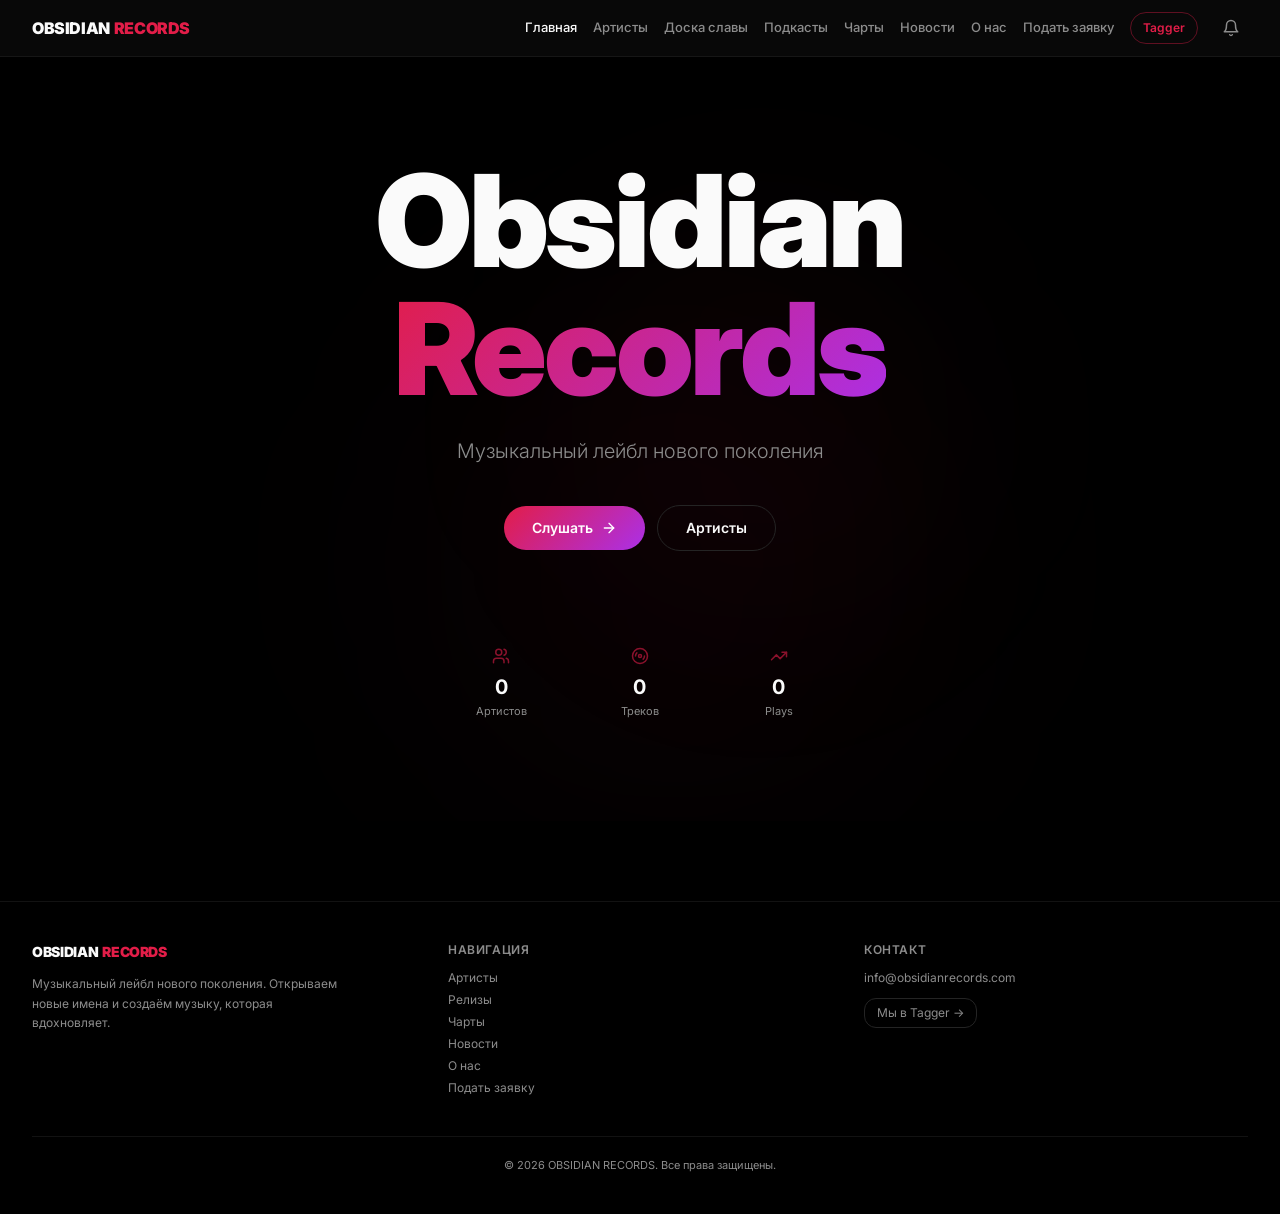
==== commit 82e166d7: "Updates" ====
--- a/index.html
+++ b/index.html
@@ -3,19 +3,19 @@
   <head>
     <meta charset="UTF-8" />
     <meta name="viewport" content="width=device-width, initial-scale=1.0" />
-    <title>Obsidian Records — Gaming Music Label</title>
-    <meta name="description" content="Obsidian Records — игровой музыкальный лейбл нового поколения. Артисты, релизы и чарты из игровых вселенных." />
+    <title>OBSIDIAN RECORDS</title>
+    <meta name="description" content="Obsidian Records — игровой музыкальный лейбл нового поколения. Артисты, релизы и чарты." />
     <meta name="theme-color" content="#7c3aed" />
 
-    <meta property="og:title" content="Obsidian Records — Gaming Music Label" />
+    <meta property="og:title" content="Obsidian Records" />
     <meta property="og:description" content="Игровой музыкальный лейбл нового поколения" />
     <meta property="og:type" content="website" />
 
     <link rel="preconnect" href="https://fonts.googleapis.com" />
     <link rel="preconnect" href="https://fonts.gstatic.com" crossorigin />
     <link href="https://fonts.googleapis.com/css2?family=Orbitron:wght@400;500;600;700;800;900&family=Inter:wght@300;400;500;600;700&display=swap" rel="stylesheet" />
-    <script type="module" crossorigin src="./assets/index-BIKJUiBP.js"></script>
-    <link rel="stylesheet" crossorigin href="./assets/index-CAQh880T.css">
+    <script type="module" crossorigin src="./assets/index-DxderFMZ.js"></script>
+    <link rel="stylesheet" crossorigin href="./assets/index-CUUlsHQA.css">
   </head>
 
   <body class="dark">
--- a/assets/index-CUUlsHQA.css
+++ b/assets/index-CUUlsHQA.css
@@ -0,0 +1 @@
+@import"https://fonts.googleapis.com/css2?family=Inter:wght@300;400;500;600;700;800;900&family=SF+Pro+Display:wght@400;500;600;700&display=swap";*,:before,:after{--tw-border-spacing-x: 0;--tw-border-spacing-y: 0;--tw-translate-x: 0;--tw-translate-y: 0;--tw-rotate: 0;--tw-skew-x: 0;--tw-skew-y: 0;--tw-scale-x: 1;--tw-scale-y: 1;--tw-pan-x: ;--tw-pan-y: ;--tw-pinch-zoom: ;--tw-scroll-snap-strictness: proximity;--tw-gradient-from-position: ;--tw-gradient-via-position: ;--tw-gradient-to-position: ;--tw-ordinal: ;--tw-slashed-zero: ;--tw-numeric-figure: ;--tw-numeric-spacing: ;--tw-numeric-fraction: ;--tw-ring-inset: ;--tw-ring-offset-width: 0px;--tw-ring-offset-color: #fff;--tw-ring-color: rgb(59 130 246 / .5);--tw-ring-offset-shadow: 0 0 #0000;--tw-ring-shadow: 0 0 #0000;--tw-shadow: 0 0 #0000;--tw-shadow-colored: 0 0 #0000;--tw-blur: ;--tw-brightness: ;--tw-contrast: ;--tw-grayscale: ;--tw-hue-rotate: ;--tw-invert: ;--tw-saturate: ;--tw-sepia: ;--tw-drop-shadow: ;--tw-backdrop-blur: ;--tw-backdrop-brightness: ;--tw-backdrop-contrast: ;--tw-backdrop-grayscale: ;--tw-backdrop-hue-rotate: ;--tw-backdrop-invert: ;--tw-backdrop-opacity: ;--tw-backdrop-saturate: ;--tw-backdrop-sepia: ;--tw-contain-size: ;--tw-contain-layout: ;--tw-contain-paint: ;--tw-contain-style: }::backdrop{--tw-border-spacing-x: 0;--tw-border-spacing-y: 0;--tw-translate-x: 0;--tw-translate-y: 0;--tw-rotate: 0;--tw-skew-x: 0;--tw-skew-y: 0;--tw-scale-x: 1;--tw-scale-y: 1;--tw-pan-x: ;--tw-pan-y: ;--tw-pinch-zoom: ;--tw-scroll-snap-strictness: proximity;--tw-gradient-from-position: ;--tw-gradient-via-position: ;--tw-gradient-to-position: ;--tw-ordinal: ;--tw-slashed-zero: ;--tw-numeric-figure: ;--tw-numeric-spacing: ;--tw-numeric-fraction: ;--tw-ring-inset: ;--tw-ring-offset-width: 0px;--tw-ring-offset-color: #fff;--tw-ring-color: rgb(59 130 246 / .5);--tw-ring-offset-shadow: 0 0 #0000;--tw-ring-shadow: 0 0 #0000;--tw-shadow: 0 0 #0000;--tw-shadow-colored: 0 0 #0000;--tw-blur: ;--tw-brightness: ;--tw-contrast: ;--tw-grayscale: ;--tw-hue-rotate: ;--tw-invert: ;--tw-saturate: ;--tw-sepia: ;--tw-drop-shadow: ;--tw-backdrop-blur: ;--tw-backdrop-brightness: ;--tw-backdrop-contrast: ;--tw-backdrop-grayscale: ;--tw-backdrop-hue-rotate: ;--tw-backdrop-invert: ;--tw-backdrop-opacity: ;--tw-backdrop-saturate: ;--tw-backdrop-sepia: ;--tw-contain-size: ;--tw-contain-layout: ;--tw-contain-paint: ;--tw-contain-style: }*,:before,:after{box-sizing:border-box;border-width:0;border-style:solid;border-color:#e5e7eb}:before,:after{--tw-content: ""}html,:host{line-height:1.5;-webkit-text-size-adjust:100%;-moz-tab-size:4;-o-tab-size:4;tab-size:4;font-family:-apple-system,BlinkMacSystemFont,SF Pro Display,Inter,Helvetica Neue,sans-serif;font-feature-settings:normal;font-variation-settings:normal;-webkit-tap-highlight-color:transparent}body{margin:0;line-height:inherit}hr{height:0;color:inherit;border-top-width:1px}abbr:where([title]){-webkit-text-decoration:underline dotted;text-decoration:underline dotted}h1,h2,h3,h4,h5,h6{font-size:inherit;font-weight:inherit}a{color:inherit;text-decoration:inherit}b,strong{font-weight:bolder}code,kbd,samp,pre{font-family:ui-monospace,SFMono-Regular,Menlo,Monaco,Consolas,Liberation Mono,Courier New,monospace;font-feature-settings:normal;font-variation-settings:normal;font-size:1em}small{font-size:80%}sub,sup{font-size:75%;line-height:0;position:relative;vertical-align:baseline}sub{bottom:-.25em}sup{top:-.5em}table{text-indent:0;border-color:inherit;border-collapse:collapse}button,input,optgroup,select,textarea{font-family:inherit;font-feature-settings:inherit;font-variation-settings:inherit;font-size:100%;font-weight:inherit;line-height:inherit;letter-spacing:inherit;color:inherit;margin:0;padding:0}button,select{text-transform:none}button,input:where([type=button]),input:where([type=reset]),input:where([type=submit]){-webkit-appearance:button;background-color:transparent;background-image:none}:-moz-focusring{outline:auto}:-moz-ui-invalid{box-shadow:none}progress{vertical-align:baseline}::-webkit-inner-spin-button,::-webkit-outer-spin-button{height:auto}[type=search]{-webkit-appearance:textfield;outline-offset:-2px}::-webkit-search-decoration{-webkit-appearance:none}::-webkit-file-upload-button{-webkit-appearance:button;font:inherit}summary{display:list-item}blockquote,dl,dd,h1,h2,h3,h4,h5,h6,hr,figure,p,pre{margin:0}fieldset{margin:0;padding:0}legend{padding:0}ol,ul,menu{list-style:none;margin:0;padding:0}dialog{padding:0}textarea{resize:vertical}input::-moz-placeholder,textarea::-moz-placeholder{opacity:1;color:#9ca3af}input::placeholder,textarea::placeholder{opacity:1;color:#9ca3af}button,[role=button]{cursor:pointer}:disabled{cursor:default}img,svg,video,canvas,audio,iframe,embed,object{display:block;vertical-align:middle}img,video{max-width:100%;height:auto}[hidden]:where(:not([hidden=until-found])){display:none}:root{--background: 0 0% 0%;--foreground: 0 0% 98%;--card: 0 0% 6%;--card-foreground: 0 0% 98%;--popover: 0 0% 6%;--popover-foreground: 0 0% 98%;--primary: 347 77% 50%;--primary-foreground: 0 0% 100%;--secondary: 0 0% 10%;--secondary-foreground: 0 0% 85%;--muted: 0 0% 12%;--muted-foreground: 0 0% 55%;--accent: 347 77% 50%;--accent-foreground: 0 0% 100%;--destructive: 0 84% 60%;--destructive-foreground: 0 0% 100%;--border: 0 0% 14%;--input: 0 0% 14%;--ring: 347 77% 50%;--radius: .75rem;--obsidian: 0 0% 4%;--obsidian-light: 0 0% 8%;--neon-purple: 270 100% 65%;--neon-cyan: 180 100% 50%;--neon-magenta: 347 77% 50%;--sidebar-background: 0 0% 4%;--sidebar-foreground: 0 0% 98%;--sidebar-primary: 347 77% 50%;--sidebar-primary-foreground: 0 0% 100%;--sidebar-accent: 0 0% 10%;--sidebar-accent-foreground: 0 0% 98%;--sidebar-border: 0 0% 14%;--sidebar-ring: 347 77% 50%}*{border-color:hsl(var(--border))}body{background-color:hsl(var(--background));color:hsl(var(--foreground));-moz-osx-font-smoothing:grayscale;font-family:-apple-system,BlinkMacSystemFont,SF Pro Display,Inter,Helvetica Neue,sans-serif;-webkit-font-smoothing:antialiased}::-moz-selection{background:#e21d484d;color:#fff}::selection{background:#e21d484d;color:#fff}::-webkit-scrollbar{width:6px}::-webkit-scrollbar-track{background:#000}::-webkit-scrollbar-thumb{background:#333;border-radius:3px}::-webkit-scrollbar-thumb:hover{background:#4d4d4d}.container{width:100%;margin-right:auto;margin-left:auto;padding-right:2rem;padding-left:2rem}@media (min-width: 1400px){.container{max-width:1400px}}.sr-only{position:absolute;width:1px;height:1px;padding:0;margin:-1px;overflow:hidden;clip:rect(0,0,0,0);white-space:nowrap;border-width:0}.pointer-events-none{pointer-events:none}.pointer-events-auto{pointer-events:auto}.visible{visibility:visible}.invisible{visibility:hidden}.fixed{position:fixed}.absolute{position:absolute}.relative{position:relative}.inset-0{top:0;right:0;bottom:0;left:0}.inset-x-0{left:0;right:0}.inset-y-0{top:0;bottom:0}.-bottom-12{bottom:-3rem}.-left-12{left:-3rem}.-right-12{right:-3rem}.-top-12{top:-3rem}.bottom-0{bottom:0}.bottom-1\/4{bottom:25%}.bottom-2{bottom:.5rem}.left-0{left:0}.left-1{left:.25rem}.left-1\/2{left:50%}.left-1\/3{left:33.333333%}.left-1\/4{left:25%}.left-2{left:.5rem}.left-3{left:.75rem}.left-\[50\%\]{left:50%}.right-0{right:0}.right-1{right:.25rem}.right-1\/4{right:25%}.right-2{right:.5rem}.right-3{right:.75rem}.right-4{right:1rem}.top-0{top:0}.top-1{top:.25rem}.top-1\.5{top:.375rem}.top-1\/2{top:50%}.top-1\/3{top:33.333333%}.top-10{top:2.5rem}.top-16{top:4rem}.top-2{top:.5rem}.top-3{top:.75rem}.top-3\.5{top:.875rem}.top-4{top:1rem}.top-\[1px\]{top:1px}.top-\[50\%\]{top:50%}.top-\[60\%\]{top:60%}.top-full{top:100%}.z-10{z-index:10}.z-20{z-index:20}.z-40{z-index:40}.z-50{z-index:50}.z-\[100\]{z-index:100}.z-\[1\]{z-index:1}.col-span-2{grid-column:span 2 / span 2}.-mx-1{margin-left:-.25rem;margin-right:-.25rem}.mx-2{margin-left:.5rem;margin-right:.5rem}.mx-3\.5{margin-left:.875rem;margin-right:.875rem}.mx-auto{margin-left:auto;margin-right:auto}.my-0\.5{margin-top:.125rem;margin-bottom:.125rem}.my-1{margin-top:.25rem;margin-bottom:.25rem}.-ml-4{margin-left:-1rem}.-mt-4{margin-top:-1rem}.mb-1{margin-bottom:.25rem}.mb-1\.5{margin-bottom:.375rem}.mb-10{margin-bottom:2.5rem}.mb-2{margin-bottom:.5rem}.mb-3{margin-bottom:.75rem}.mb-4{margin-bottom:1rem}.mb-6{margin-bottom:1.5rem}.mb-8{margin-bottom:2rem}.ml-1{margin-left:.25rem}.ml-2{margin-left:.5rem}.ml-auto{margin-left:auto}.mr-1{margin-right:.25rem}.mr-2{margin-right:.5rem}.mt-0\.5{margin-top:.125rem}.mt-1{margin-top:.25rem}.mt-1\.5{margin-top:.375rem}.mt-10{margin-top:2.5rem}.mt-12{margin-top:3rem}.mt-14{margin-top:3.5rem}.mt-2{margin-top:.5rem}.mt-20{margin-top:5rem}.mt-24{margin-top:6rem}.mt-3{margin-top:.75rem}.mt-4{margin-top:1rem}.mt-5{margin-top:1.25rem}.mt-6{margin-top:1.5rem}.mt-8{margin-top:2rem}.mt-auto{margin-top:auto}.line-clamp-1{overflow:hidden;display:-webkit-box;-webkit-box-orient:vertical;-webkit-line-clamp:1}.line-clamp-2{overflow:hidden;display:-webkit-box;-webkit-box-orient:vertical;-webkit-line-clamp:2}.line-clamp-4{overflow:hidden;display:-webkit-box;-webkit-box-orient:vertical;-webkit-line-clamp:4}.block{display:block}.inline-block{display:inline-block}.inline{display:inline}.flex{display:flex}.inline-flex{display:inline-flex}.table{display:table}.grid{display:grid}.hidden{display:none}.aspect-square{aspect-ratio:1 / 1}.aspect-video{aspect-ratio:16 / 9}.size-4{width:1rem;height:1rem}.h-0\.5{height:.125rem}.h-1\.5{height:.375rem}.h-10{height:2.5rem}.h-11{height:2.75rem}.h-12{height:3rem}.h-14{height:3.5rem}.h-16{height:4rem}.h-2{height:.5rem}.h-2\.5{height:.625rem}.h-20{height:5rem}.h-24{height:6rem}.h-3{height:.75rem}.h-3\.5{height:.875rem}.h-32{height:8rem}.h-4{height:1rem}.h-44{height:11rem}.h-48{height:12rem}.h-5{height:1.25rem}.h-6{height:1.5rem}.h-64{height:16rem}.h-7{height:1.75rem}.h-8{height:2rem}.h-9{height:2.25rem}.h-\[1px\]{height:1px}.h-\[300px\]{height:300px}.h-\[400px\]{height:400px}.h-\[500px\]{height:500px}.h-\[var\(--radix-navigation-menu-viewport-height\)\]{height:var(--radix-navigation-menu-viewport-height)}.h-\[var\(--radix-select-trigger-height\)\]{height:var(--radix-select-trigger-height)}.h-auto{height:auto}.h-full{height:100%}.h-px{height:1px}.h-svh{height:100svh}.max-h-80{max-height:20rem}.max-h-96{max-height:24rem}.max-h-\[300px\]{max-height:300px}.max-h-screen{max-height:100vh}.min-h-0{min-height:0px}.min-h-\[80px\]{min-height:80px}.min-h-\[85vh\]{min-height:85vh}.min-h-screen{min-height:100vh}.min-h-svh{min-height:100svh}.w-0{width:0px}.w-1{width:.25rem}.w-1\/2{width:50%}.w-1\/3{width:33.333333%}.w-1\/4{width:25%}.w-10{width:2.5rem}.w-11{width:2.75rem}.w-12{width:3rem}.w-14{width:3.5rem}.w-16{width:4rem}.w-2{width:.5rem}.w-2\.5{width:.625rem}.w-2\/3{width:66.666667%}.w-20{width:5rem}.w-24{width:6rem}.w-3{width:.75rem}.w-3\.5{width:.875rem}.w-3\/4{width:75%}.w-32{width:8rem}.w-4{width:1rem}.w-44{width:11rem}.w-48{width:12rem}.w-5{width:1.25rem}.w-56{width:14rem}.w-6{width:1.5rem}.w-64{width:16rem}.w-7{width:1.75rem}.w-72{width:18rem}.w-8{width:2rem}.w-80{width:20rem}.w-9{width:2.25rem}.w-\[--sidebar-width\]{width:var(--sidebar-width)}.w-\[100px\]{width:100px}.w-\[1px\]{width:1px}.w-\[400px\]{width:400px}.w-\[500px\]{width:500px}.w-\[600px\]{width:600px}.w-auto{width:auto}.w-fit{width:-moz-fit-content;width:fit-content}.w-full{width:100%}.w-max{width:-moz-max-content;width:max-content}.w-px{width:1px}.min-w-0{min-width:0px}.min-w-5{min-width:1.25rem}.min-w-\[12rem\]{min-width:12rem}.min-w-\[8rem\]{min-width:8rem}.min-w-\[var\(--radix-select-trigger-width\)\]{min-width:var(--radix-select-trigger-width)}.max-w-2xl{max-width:42rem}.max-w-3xl{max-width:48rem}.max-w-\[--skeleton-width\]{max-width:var(--skeleton-width)}.max-w-lg{max-width:32rem}.max-w-max{max-width:-moz-max-content;max-width:max-content}.max-w-md{max-width:28rem}.max-w-sm{max-width:24rem}.max-w-xl{max-width:36rem}.max-w-xs{max-width:20rem}.flex-1{flex:1 1 0%}.flex-shrink-0,.shrink-0{flex-shrink:0}.grow{flex-grow:1}.grow-0{flex-grow:0}.basis-full{flex-basis:100%}.caption-bottom{caption-side:bottom}.border-collapse{border-collapse:collapse}.-translate-x-1\/2{--tw-translate-x: -50%;transform:translate(var(--tw-translate-x),var(--tw-translate-y)) rotate(var(--tw-rotate)) skew(var(--tw-skew-x)) skewY(var(--tw-skew-y)) scaleX(var(--tw-scale-x)) scaleY(var(--tw-scale-y))}.-translate-x-px{--tw-translate-x: -1px;transform:translate(var(--tw-translate-x),var(--tw-translate-y)) rotate(var(--tw-rotate)) skew(var(--tw-skew-x)) skewY(var(--tw-skew-y)) scaleX(var(--tw-scale-x)) scaleY(var(--tw-scale-y))}.-translate-y-1\/2{--tw-translate-y: -50%;transform:translate(var(--tw-translate-x),var(--tw-translate-y)) rotate(var(--tw-rotate)) skew(var(--tw-skew-x)) skewY(var(--tw-skew-y)) scaleX(var(--tw-scale-x)) scaleY(var(--tw-scale-y))}.translate-x-\[-50\%\]{--tw-translate-x: -50%;transform:translate(var(--tw-translate-x),var(--tw-translate-y)) rotate(var(--tw-rotate)) skew(var(--tw-skew-x)) skewY(var(--tw-skew-y)) scaleX(var(--tw-scale-x)) scaleY(var(--tw-scale-y))}.translate-x-px{--tw-translate-x: 1px;transform:translate(var(--tw-translate-x),var(--tw-translate-y)) rotate(var(--tw-rotate)) skew(var(--tw-skew-x)) skewY(var(--tw-skew-y)) scaleX(var(--tw-scale-x)) scaleY(var(--tw-scale-y))}.translate-y-\[-50\%\]{--tw-translate-y: -50%;transform:translate(var(--tw-translate-x),var(--tw-translate-y)) rotate(var(--tw-rotate)) skew(var(--tw-skew-x)) skewY(var(--tw-skew-y)) scaleX(var(--tw-scale-x)) scaleY(var(--tw-scale-y))}.rotate-45{--tw-rotate: 45deg;transform:translate(var(--tw-translate-x),var(--tw-translate-y)) rotate(var(--tw-rotate)) skew(var(--tw-skew-x)) skewY(var(--tw-skew-y)) scaleX(var(--tw-scale-x)) scaleY(var(--tw-scale-y))}.rotate-90{--tw-rotate: 90deg;transform:translate(var(--tw-translate-x),var(--tw-translate-y)) rotate(var(--tw-rotate)) skew(var(--tw-skew-x)) skewY(var(--tw-skew-y)) scaleX(var(--tw-scale-x)) scaleY(var(--tw-scale-y))}.transform{transform:translate(var(--tw-translate-x),var(--tw-translate-y)) rotate(var(--tw-rotate)) skew(var(--tw-skew-x)) skewY(var(--tw-skew-y)) scaleX(var(--tw-scale-x)) scaleY(var(--tw-scale-y))}@keyframes pulse{50%{opacity:.5}}.animate-pulse{animation:pulse 2s cubic-bezier(.4,0,.6,1) infinite}.cursor-default{cursor:default}.cursor-pointer{cursor:pointer}.touch-none{touch-action:none}.select-none{-webkit-user-select:none;-moz-user-select:none;user-select:none}.resize-none{resize:none}.list-none{list-style-type:none}.grid-cols-1{grid-template-columns:repeat(1,minmax(0,1fr))}.grid-cols-2{grid-template-columns:repeat(2,minmax(0,1fr))}.grid-cols-3{grid-template-columns:repeat(3,minmax(0,1fr))}.flex-row{flex-direction:row}.flex-col{flex-direction:column}.flex-col-reverse{flex-direction:column-reverse}.flex-wrap{flex-wrap:wrap}.items-start{align-items:flex-start}.items-end{align-items:flex-end}.items-center{align-items:center}.items-stretch{align-items:stretch}.justify-center{justify-content:center}.justify-between{justify-content:space-between}.gap-0\.5{gap:.125rem}.gap-1{gap:.25rem}.gap-1\.5{gap:.375rem}.gap-2{gap:.5rem}.gap-2\.5{gap:.625rem}.gap-3{gap:.75rem}.gap-4{gap:1rem}.gap-6{gap:1.5rem}.gap-8{gap:2rem}.space-x-1>:not([hidden])~:not([hidden]){--tw-space-x-reverse: 0;margin-right:calc(.25rem * var(--tw-space-x-reverse));margin-left:calc(.25rem * calc(1 - var(--tw-space-x-reverse)))}.space-x-4>:not([hidden])~:not([hidden]){--tw-space-x-reverse: 0;margin-right:calc(1rem * var(--tw-space-x-reverse));margin-left:calc(1rem * calc(1 - var(--tw-space-x-reverse)))}.space-y-0\.5>:not([hidden])~:not([hidden]){--tw-space-y-reverse: 0;margin-top:calc(.125rem * calc(1 - var(--tw-space-y-reverse)));margin-bottom:calc(.125rem * var(--tw-space-y-reverse))}.space-y-1>:not([hidden])~:not([hidden]){--tw-space-y-reverse: 0;margin-top:calc(.25rem * calc(1 - var(--tw-space-y-reverse)));margin-bottom:calc(.25rem * var(--tw-space-y-reverse))}.space-y-1\.5>:not([hidden])~:not([hidden]){--tw-space-y-reverse: 0;margin-top:calc(.375rem * calc(1 - var(--tw-space-y-reverse)));margin-bottom:calc(.375rem * var(--tw-space-y-reverse))}.space-y-2>:not([hidden])~:not([hidden]){--tw-space-y-reverse: 0;margin-top:calc(.5rem * calc(1 - var(--tw-space-y-reverse)));margin-bottom:calc(.5rem * var(--tw-space-y-reverse))}.space-y-3>:not([hidden])~:not([hidden]){--tw-space-y-reverse: 0;margin-top:calc(.75rem * calc(1 - var(--tw-space-y-reverse)));margin-bottom:calc(.75rem * var(--tw-space-y-reverse))}.space-y-4>:not([hidden])~:not([hidden]){--tw-space-y-reverse: 0;margin-top:calc(1rem * calc(1 - var(--tw-space-y-reverse)));margin-bottom:calc(1rem * var(--tw-space-y-reverse))}.overflow-auto{overflow:auto}.overflow-hidden{overflow:hidden}.overflow-x-auto{overflow-x:auto}.overflow-y-auto{overflow-y:auto}.overflow-x-hidden{overflow-x:hidden}.truncate{overflow:hidden;text-overflow:ellipsis;white-space:nowrap}.whitespace-nowrap{white-space:nowrap}.whitespace-pre-line{white-space:pre-line}.break-words{overflow-wrap:break-word}.rounded{border-radius:.25rem}.rounded-2xl{border-radius:1rem}.rounded-3xl{border-radius:1.5rem}.rounded-\[2px\]{border-radius:2px}.rounded-\[inherit\]{border-radius:inherit}.rounded-full{border-radius:9999px}.rounded-lg{border-radius:var(--radius)}.rounded-md{border-radius:calc(var(--radius) - 2px)}.rounded-sm{border-radius:calc(var(--radius) - 4px)}.rounded-xl{border-radius:.75rem}.rounded-t-\[10px\]{border-top-left-radius:10px;border-top-right-radius:10px}.rounded-tl-sm{border-top-left-radius:calc(var(--radius) - 4px)}.border{border-width:1px}.border-2{border-width:2px}.border-\[1\.5px\]{border-width:1.5px}.border-y{border-top-width:1px;border-bottom-width:1px}.border-b{border-bottom-width:1px}.border-l{border-left-width:1px}.border-r{border-right-width:1px}.border-t{border-top-width:1px}.border-dashed{border-style:dashed}.border-\[--color-border\]{border-color:var(--color-border)}.border-border{border-color:hsl(var(--border))}.border-border\/50{border-color:hsl(var(--border) / .5)}.border-destructive{border-color:hsl(var(--destructive))}.border-destructive\/50{border-color:hsl(var(--destructive) / .5)}.border-green-500\/25{border-color:#22c55e40}.border-input{border-color:hsl(var(--input))}.border-primary{border-color:hsl(var(--primary))}.border-primary\/40{border-color:hsl(var(--primary) / .4)}.border-red-500\/25{border-color:#ef444440}.border-sidebar-border{border-color:hsl(var(--sidebar-border))}.border-transparent{border-color:transparent}.border-yellow-500\/20{border-color:#eab30833}.border-yellow-500\/25{border-color:#eab30840}.border-yellow-500\/30{border-color:#eab3084d}.border-l-transparent{border-left-color:transparent}.border-t-transparent{border-top-color:transparent}.bg-\[--color-bg\]{background-color:var(--color-bg)}.bg-accent{background-color:hsl(var(--accent))}.bg-background{background-color:hsl(var(--background))}.bg-black\/40{background-color:#0006}.bg-black\/60{background-color:#0009}.bg-black\/80{background-color:#000c}.bg-border{background-color:hsl(var(--border))}.bg-card{background-color:hsl(var(--card))}.bg-card\/50{background-color:hsl(var(--card) / .5)}.bg-destructive{background-color:hsl(var(--destructive))}.bg-foreground{background-color:hsl(var(--foreground))}.bg-green-500\/15{background-color:#22c55e26}.bg-muted{background-color:hsl(var(--muted))}.bg-muted-foreground\/40{background-color:hsl(var(--muted-foreground) / .4)}.bg-muted\/50{background-color:hsl(var(--muted) / .5)}.bg-popover{background-color:hsl(var(--popover))}.bg-primary{background-color:hsl(var(--primary))}.bg-primary\/10{background-color:hsl(var(--primary) / .1)}.bg-primary\/15{background-color:hsl(var(--primary) / .15)}.bg-primary\/20{background-color:hsl(var(--primary) / .2)}.bg-primary\/30{background-color:hsl(var(--primary) / .3)}.bg-primary\/90{background-color:hsl(var(--primary) / .9)}.bg-primary\/\[0\.03\]{background-color:hsl(var(--primary) / .03)}.bg-primary\/\[0\.04\]{background-color:hsl(var(--primary) / .04)}.bg-primary\/\[0\.06\]{background-color:hsl(var(--primary) / .06)}.bg-red-500\/15{background-color:#ef444426}.bg-secondary{background-color:hsl(var(--secondary))}.bg-secondary\/30{background-color:hsl(var(--secondary) / .3)}.bg-sidebar{background-color:hsl(var(--sidebar-background))}.bg-sidebar-border{background-color:hsl(var(--sidebar-border))}.bg-transparent{background-color:transparent}.bg-yellow-500\/15{background-color:#eab30826}.bg-yellow-500\/20{background-color:#eab30833}.bg-yellow-500\/\[0\.08\]{background-color:#eab30814}.bg-gradient-to-br{background-image:linear-gradient(to bottom right,var(--tw-gradient-stops))}.bg-gradient-to-l{background-image:linear-gradient(to left,var(--tw-gradient-stops))}.bg-gradient-to-r{background-image:linear-gradient(to right,var(--tw-gradient-stops))}.bg-gradient-to-t{background-image:linear-gradient(to top,var(--tw-gradient-stops))}.from-card{--tw-gradient-from: hsl(var(--card)) var(--tw-gradient-from-position);--tw-gradient-to: hsl(var(--card) / 0) var(--tw-gradient-to-position);--tw-gradient-stops: var(--tw-gradient-from), var(--tw-gradient-to)}.from-card\/80{--tw-gradient-from: hsl(var(--card) / .8) var(--tw-gradient-from-position);--tw-gradient-to: hsl(var(--card) / 0) var(--tw-gradient-to-position);--tw-gradient-stops: var(--tw-gradient-from), var(--tw-gradient-to)}.from-transparent{--tw-gradient-from: transparent var(--tw-gradient-from-position);--tw-gradient-to: rgb(0 0 0 / 0) var(--tw-gradient-to-position);--tw-gradient-stops: var(--tw-gradient-from), var(--tw-gradient-to)}.from-yellow-400{--tw-gradient-from: #facc15 var(--tw-gradient-from-position);--tw-gradient-to: rgb(250 204 21 / 0) var(--tw-gradient-to-position);--tw-gradient-stops: var(--tw-gradient-from), var(--tw-gradient-to)}.from-yellow-500\/10{--tw-gradient-from: rgb(234 179 8 / .1) var(--tw-gradient-from-position);--tw-gradient-to: rgb(234 179 8 / 0) var(--tw-gradient-to-position);--tw-gradient-stops: var(--tw-gradient-from), var(--tw-gradient-to)}.from-yellow-500\/20{--tw-gradient-from: rgb(234 179 8 / .2) var(--tw-gradient-from-position);--tw-gradient-to: rgb(234 179 8 / 0) var(--tw-gradient-to-position);--tw-gradient-stops: var(--tw-gradient-from), var(--tw-gradient-to)}.via-card\/60{--tw-gradient-to: hsl(var(--card) / 0) var(--tw-gradient-to-position);--tw-gradient-stops: var(--tw-gradient-from), hsl(var(--card) / .6) var(--tw-gradient-via-position), var(--tw-gradient-to)}.via-yellow-500\/50{--tw-gradient-to: rgb(234 179 8 / 0) var(--tw-gradient-to-position);--tw-gradient-stops: var(--tw-gradient-from), rgb(234 179 8 / .5) var(--tw-gradient-via-position), var(--tw-gradient-to)}.to-primary{--tw-gradient-to: hsl(var(--primary)) var(--tw-gradient-to-position)}.to-primary\/20{--tw-gradient-to: hsl(var(--primary) / .2) var(--tw-gradient-to-position)}.to-primary\/5{--tw-gradient-to: hsl(var(--primary) / .05) var(--tw-gradient-to-position)}.to-transparent{--tw-gradient-to: transparent var(--tw-gradient-to-position)}.to-yellow-500\/50{--tw-gradient-to: rgb(234 179 8 / .5) var(--tw-gradient-to-position)}.bg-clip-text{-webkit-background-clip:text;background-clip:text}.fill-current{fill:currentColor}.fill-yellow-400{fill:#facc15}.object-cover{-o-object-fit:cover;object-fit:cover}.p-0{padding:0}.p-1{padding:.25rem}.p-1\.5{padding:.375rem}.p-2{padding:.5rem}.p-3{padding:.75rem}.p-3\.5{padding:.875rem}.p-4{padding:1rem}.p-5{padding:1.25rem}.p-6{padding:1.5rem}.p-8{padding:2rem}.p-\[1px\]{padding:1px}.px-1{padding-left:.25rem;padding-right:.25rem}.px-1\.5{padding-left:.375rem;padding-right:.375rem}.px-2{padding-left:.5rem;padding-right:.5rem}.px-2\.5{padding-left:.625rem;padding-right:.625rem}.px-3{padding-left:.75rem;padding-right:.75rem}.px-4{padding-left:1rem;padding-right:1rem}.px-5{padding-left:1.25rem;padding-right:1.25rem}.px-6{padding-left:1.5rem;padding-right:1.5rem}.px-7{padding-left:1.75rem;padding-right:1.75rem}.px-8{padding-left:2rem;padding-right:2rem}.py-0\.5{padding-top:.125rem;padding-bottom:.125rem}.py-1{padding-top:.25rem;padding-bottom:.25rem}.py-1\.5{padding-top:.375rem;padding-bottom:.375rem}.py-10{padding-top:2.5rem;padding-bottom:2.5rem}.py-12{padding-top:3rem;padding-bottom:3rem}.py-16{padding-top:4rem;padding-bottom:4rem}.py-2{padding-top:.5rem;padding-bottom:.5rem}.py-2\.5{padding-top:.625rem;padding-bottom:.625rem}.py-20{padding-top:5rem;padding-bottom:5rem}.py-24{padding-top:6rem;padding-bottom:6rem}.py-3{padding-top:.75rem;padding-bottom:.75rem}.py-32{padding-top:8rem;padding-bottom:8rem}.py-4{padding-top:1rem;padding-bottom:1rem}.py-6{padding-top:1.5rem;padding-bottom:1.5rem}.py-8{padding-top:2rem;padding-bottom:2rem}.pb-2{padding-bottom:.5rem}.pb-20{padding-bottom:5rem}.pb-3{padding-bottom:.75rem}.pb-4{padding-bottom:1rem}.pb-5{padding-bottom:1.25rem}.pl-2\.5{padding-left:.625rem}.pl-4{padding-left:1rem}.pl-8{padding-left:2rem}.pl-\[88px\]{padding-left:88px}.pr-2{padding-right:.5rem}.pr-2\.5{padding-right:.625rem}.pr-4{padding-right:1rem}.pr-8{padding-right:2rem}.pt-0{padding-top:0}.pt-1{padding-top:.25rem}.pt-14{padding-top:3.5rem}.pt-3{padding-top:.75rem}.pt-4{padding-top:1rem}.pt-5{padding-top:1.25rem}.text-left{text-align:left}.text-center{text-align:center}.align-middle{vertical-align:middle}.font-mono{font-family:ui-monospace,SFMono-Regular,Menlo,Monaco,Consolas,Liberation Mono,Courier New,monospace}.text-2xl{font-size:1.5rem;line-height:2rem}.text-3xl{font-size:1.875rem;line-height:2.25rem}.text-4xl{font-size:2.25rem;line-height:2.5rem}.text-5xl{font-size:3rem;line-height:1}.text-6xl{font-size:3.75rem;line-height:1}.text-7xl{font-size:4.5rem;line-height:1}.text-\[0\.8rem\]{font-size:.8rem}.text-\[10px\]{font-size:10px}.text-\[11px\]{font-size:11px}.text-\[12px\]{font-size:12px}.text-\[13px\]{font-size:13px}.text-\[9px\]{font-size:9px}.text-base{font-size:1rem;line-height:1.5rem}.text-lg{font-size:1.125rem;line-height:1.75rem}.text-sm{font-size:.875rem;line-height:1.25rem}.text-xl{font-size:1.25rem;line-height:1.75rem}.text-xs{font-size:.75rem;line-height:1rem}.font-black{font-weight:900}.font-bold{font-weight:700}.font-light{font-weight:300}.font-medium{font-weight:500}.font-normal{font-weight:400}.font-semibold{font-weight:600}.uppercase{text-transform:uppercase}.tabular-nums{--tw-numeric-spacing: tabular-nums;font-variant-numeric:var(--tw-ordinal) var(--tw-slashed-zero) var(--tw-numeric-figure) var(--tw-numeric-spacing) var(--tw-numeric-fraction)}.leading-\[0\.9\]{line-height:.9}.leading-none{line-height:1}.leading-relaxed{line-height:1.625}.leading-snug{line-height:1.375}.tracking-tight{letter-spacing:-.025em}.tracking-wider{letter-spacing:.05em}.tracking-widest{letter-spacing:.1em}.text-accent-foreground{color:hsl(var(--accent-foreground))}.text-card-foreground{color:hsl(var(--card-foreground))}.text-current{color:currentColor}.text-destructive{color:hsl(var(--destructive))}.text-destructive-foreground{color:hsl(var(--destructive-foreground))}.text-foreground{color:hsl(var(--foreground))}.text-foreground\/50{color:hsl(var(--foreground) / .5)}.text-green-400{--tw-text-opacity: 1;color:rgb(74 222 128 / var(--tw-text-opacity, 1))}.text-muted-foreground{color:hsl(var(--muted-foreground))}.text-muted-foreground\/50{color:hsl(var(--muted-foreground) / .5)}.text-popover-foreground{color:hsl(var(--popover-foreground))}.text-primary{color:hsl(var(--primary))}.text-primary-foreground{color:hsl(var(--primary-foreground))}.text-primary-foreground\/70{color:hsl(var(--primary-foreground) / .7)}.text-primary-foreground\/80{color:hsl(var(--primary-foreground) / .8)}.text-primary\/20{color:hsl(var(--primary) / .2)}.text-primary\/30{color:hsl(var(--primary) / .3)}.text-red-400{--tw-text-opacity: 1;color:rgb(248 113 113 / var(--tw-text-opacity, 1))}.text-secondary-foreground{color:hsl(var(--secondary-foreground))}.text-sidebar-foreground{color:hsl(var(--sidebar-foreground))}.text-sidebar-foreground\/70{color:hsl(var(--sidebar-foreground) / .7)}.text-transparent{color:transparent}.text-white{--tw-text-opacity: 1;color:rgb(255 255 255 / var(--tw-text-opacity, 1))}.text-yellow-400{--tw-text-opacity: 1;color:rgb(250 204 21 / var(--tw-text-opacity, 1))}.text-yellow-500\/20{color:#eab30833}.underline-offset-4{text-underline-offset:4px}.opacity-0{opacity:0}.opacity-10{opacity:.1}.opacity-20{opacity:.2}.opacity-50{opacity:.5}.opacity-60{opacity:.6}.opacity-70{opacity:.7}.opacity-80{opacity:.8}.opacity-90{opacity:.9}.shadow-\[0_0_0_1px_hsl\(var\(--sidebar-border\)\)\]{--tw-shadow: 0 0 0 1px hsl(var(--sidebar-border));--tw-shadow-colored: 0 0 0 1px var(--tw-shadow-color);box-shadow:var(--tw-ring-offset-shadow, 0 0 #0000),var(--tw-ring-shadow, 0 0 #0000),var(--tw-shadow)}.shadow-lg{--tw-shadow: 0 10px 15px -3px rgb(0 0 0 / .1), 0 4px 6px -4px rgb(0 0 0 / .1);--tw-shadow-colored: 0 10px 15px -3px var(--tw-shadow-color), 0 4px 6px -4px var(--tw-shadow-color);box-shadow:var(--tw-ring-offset-shadow, 0 0 #0000),var(--tw-ring-shadow, 0 0 #0000),var(--tw-shadow)}.shadow-md{--tw-shadow: 0 4px 6px -1px rgb(0 0 0 / .1), 0 2px 4px -2px rgb(0 0 0 / .1);--tw-shadow-colored: 0 4px 6px -1px var(--tw-shadow-color), 0 2px 4px -2px var(--tw-shadow-color);box-shadow:var(--tw-ring-offset-shadow, 0 0 #0000),var(--tw-ring-shadow, 0 0 #0000),var(--tw-shadow)}.shadow-none{--tw-shadow: 0 0 #0000;--tw-shadow-colored: 0 0 #0000;box-shadow:var(--tw-ring-offset-shadow, 0 0 #0000),var(--tw-ring-shadow, 0 0 #0000),var(--tw-shadow)}.shadow-sm{--tw-shadow: 0 1px 2px 0 rgb(0 0 0 / .05);--tw-shadow-colored: 0 1px 2px 0 var(--tw-shadow-color);box-shadow:var(--tw-ring-offset-shadow, 0 0 #0000),var(--tw-ring-shadow, 0 0 #0000),var(--tw-shadow)}.shadow-xl{--tw-shadow: 0 20px 25px -5px rgb(0 0 0 / .1), 0 8px 10px -6px rgb(0 0 0 / .1);--tw-shadow-colored: 0 20px 25px -5px var(--tw-shadow-color), 0 8px 10px -6px var(--tw-shadow-color);box-shadow:var(--tw-ring-offset-shadow, 0 0 #0000),var(--tw-ring-shadow, 0 0 #0000),var(--tw-shadow)}.outline-none{outline:2px solid transparent;outline-offset:2px}.outline{outline-style:solid}.ring-0{--tw-ring-offset-shadow: var(--tw-ring-inset) 0 0 0 var(--tw-ring-offset-width) var(--tw-ring-offset-color);--tw-ring-shadow: var(--tw-ring-inset) 0 0 0 calc(0px + var(--tw-ring-offset-width)) var(--tw-ring-color);box-shadow:var(--tw-ring-offset-shadow),var(--tw-ring-shadow),var(--tw-shadow, 0 0 #0000)}.ring-2{--tw-ring-offset-shadow: var(--tw-ring-inset) 0 0 0 var(--tw-ring-offset-width) var(--tw-ring-offset-color);--tw-ring-shadow: var(--tw-ring-inset) 0 0 0 calc(2px + var(--tw-ring-offset-width)) var(--tw-ring-color);box-shadow:var(--tw-ring-offset-shadow),var(--tw-ring-shadow),var(--tw-shadow, 0 0 #0000)}.ring-ring{--tw-ring-color: hsl(var(--ring))}.ring-sidebar-ring{--tw-ring-color: hsl(var(--sidebar-ring))}.ring-offset-background{--tw-ring-offset-color: hsl(var(--background))}.blur-\[100px\]{--tw-blur: blur(100px);filter:var(--tw-blur) var(--tw-brightness) var(--tw-contrast) var(--tw-grayscale) var(--tw-hue-rotate) var(--tw-invert) var(--tw-saturate) var(--tw-sepia) var(--tw-drop-shadow)}.blur-\[120px\]{--tw-blur: blur(120px);filter:var(--tw-blur) var(--tw-brightness) var(--tw-contrast) var(--tw-grayscale) var(--tw-hue-rotate) var(--tw-invert) var(--tw-saturate) var(--tw-sepia) var(--tw-drop-shadow)}.blur-\[60px\]{--tw-blur: blur(60px);filter:var(--tw-blur) var(--tw-brightness) var(--tw-contrast) var(--tw-grayscale) var(--tw-hue-rotate) var(--tw-invert) var(--tw-saturate) var(--tw-sepia) var(--tw-drop-shadow)}.blur-sm{--tw-blur: blur(4px);filter:var(--tw-blur) var(--tw-brightness) var(--tw-contrast) var(--tw-grayscale) var(--tw-hue-rotate) var(--tw-invert) var(--tw-saturate) var(--tw-sepia) var(--tw-drop-shadow)}.filter{filter:var(--tw-blur) var(--tw-brightness) var(--tw-contrast) var(--tw-grayscale) var(--tw-hue-rotate) var(--tw-invert) var(--tw-saturate) var(--tw-sepia) var(--tw-drop-shadow)}.backdrop-blur-sm{--tw-backdrop-blur: blur(4px);-webkit-backdrop-filter:var(--tw-backdrop-blur) var(--tw-backdrop-brightness) var(--tw-backdrop-contrast) var(--tw-backdrop-grayscale) var(--tw-backdrop-hue-rotate) var(--tw-backdrop-invert) var(--tw-backdrop-opacity) var(--tw-backdrop-saturate) var(--tw-backdrop-sepia);backdrop-filter:var(--tw-backdrop-blur) var(--tw-backdrop-brightness) var(--tw-backdrop-contrast) var(--tw-backdrop-grayscale) var(--tw-backdrop-hue-rotate) var(--tw-backdrop-invert) var(--tw-backdrop-opacity) var(--tw-backdrop-saturate) var(--tw-backdrop-sepia)}.transition{transition-property:color,background-color,border-color,text-decoration-color,fill,stroke,opacity,box-shadow,transform,filter,-webkit-backdrop-filter;transition-property:color,background-color,border-color,text-decoration-color,fill,stroke,opacity,box-shadow,transform,filter,backdrop-filter;transition-property:color,background-color,border-color,text-decoration-color,fill,stroke,opacity,box-shadow,transform,filter,backdrop-filter,-webkit-backdrop-filter;transition-timing-function:cubic-bezier(.4,0,.2,1);transition-duration:.15s}.transition-\[left\,right\,width\]{transition-property:left,right,width;transition-timing-function:cubic-bezier(.4,0,.2,1);transition-duration:.15s}.transition-\[margin\,opa\]{transition-property:margin,opa;transition-timing-function:cubic-bezier(.4,0,.2,1);transition-duration:.15s}.transition-\[width\,height\,padding\]{transition-property:width,height,padding;transition-timing-function:cubic-bezier(.4,0,.2,1);transition-duration:.15s}.transition-\[width\]{transition-property:width;transition-timing-function:cubic-bezier(.4,0,.2,1);transition-duration:.15s}.transition-all{transition-property:all;transition-timing-function:cubic-bezier(.4,0,.2,1);transition-duration:.15s}.transition-colors{transition-property:color,background-color,border-color,text-decoration-color,fill,stroke;transition-timing-function:cubic-bezier(.4,0,.2,1);transition-duration:.15s}.transition-opacity{transition-property:opacity;transition-timing-function:cubic-bezier(.4,0,.2,1);transition-duration:.15s}.transition-transform{transition-property:transform;transition-timing-function:cubic-bezier(.4,0,.2,1);transition-duration:.15s}.duration-1000{transition-duration:1s}.duration-200{transition-duration:.2s}.duration-300{transition-duration:.3s}.duration-500{transition-duration:.5s}.ease-in-out{transition-timing-function:cubic-bezier(.4,0,.2,1)}.ease-linear{transition-timing-function:linear}@keyframes enter{0%{opacity:var(--tw-enter-opacity, 1);transform:translate3d(var(--tw-enter-translate-x, 0),var(--tw-enter-translate-y, 0),0) scale3d(var(--tw-enter-scale, 1),var(--tw-enter-scale, 1),var(--tw-enter-scale, 1)) rotate(var(--tw-enter-rotate, 0))}}@keyframes exit{to{opacity:var(--tw-exit-opacity, 1);transform:translate3d(var(--tw-exit-translate-x, 0),var(--tw-exit-translate-y, 0),0) scale3d(var(--tw-exit-scale, 1),var(--tw-exit-scale, 1),var(--tw-exit-scale, 1)) rotate(var(--tw-exit-rotate, 0))}}.animate-in{animation-name:enter;animation-duration:.15s;--tw-enter-opacity: initial;--tw-enter-scale: initial;--tw-enter-rotate: initial;--tw-enter-translate-x: initial;--tw-enter-translate-y: initial}.fade-in-0{--tw-enter-opacity: 0}.fade-in-80{--tw-enter-opacity: .8}.zoom-in-95{--tw-enter-scale: .95}.duration-1000{animation-duration:1s}.duration-200{animation-duration:.2s}.duration-300{animation-duration:.3s}.duration-500{animation-duration:.5s}.ease-in-out{animation-timing-function:cubic-bezier(.4,0,.2,1)}.ease-linear{animation-timing-function:linear}.text-gradient{background:linear-gradient(135deg,#e21d48,#ab30e8);-webkit-background-clip:text;-webkit-text-fill-color:transparent;background-clip:text}.bg-gradient-primary{background:linear-gradient(135deg,#e21d48,#ab30e8)}.bg-gradient-subtle{background:linear-gradient(180deg,#0f0f0f,#000)}.glass{background:#0a0a0ad9;backdrop-filter:blur(20px);-webkit-backdrop-filter:blur(20px)}.glass-card{background:#14141499;backdrop-filter:blur(16px);-webkit-backdrop-filter:blur(16px)}.hover-lift{transition:transform .3s cubic-bezier(.34,1.56,.64,1),box-shadow .3s ease}.hover-lift:hover{transform:translateY(-4px);box-shadow:0 20px 40px #0006}.card-shine{position:relative;overflow:hidden}.card-shine:after{content:"";position:absolute;top:0;right:0;bottom:0;left:0;background:linear-gradient(135deg,hsl(0 0% 100% / .03) 0%,transparent 50%);pointer-events:none}.file\:border-0::file-selector-button{border-width:0px}.file\:bg-transparent::file-selector-button{background-color:transparent}.file\:text-sm::file-selector-button{font-size:.875rem;line-height:1.25rem}.file\:font-medium::file-selector-button{font-weight:500}.file\:text-foreground::file-selector-button{color:hsl(var(--foreground))}.placeholder\:text-muted-foreground::-moz-placeholder{color:hsl(var(--muted-foreground))}.placeholder\:text-muted-foreground::placeholder{color:hsl(var(--muted-foreground))}.placeholder\:text-muted-foreground\/50::-moz-placeholder{color:hsl(var(--muted-foreground) / .5)}.placeholder\:text-muted-foreground\/50::placeholder{color:hsl(var(--muted-foreground) / .5)}.after\:absolute:after{content:var(--tw-content);position:absolute}.after\:-inset-2:after{content:var(--tw-content);top:-.5rem;right:-.5rem;bottom:-.5rem;left:-.5rem}.after\:inset-y-0:after{content:var(--tw-content);top:0;bottom:0}.after\:left-1\/2:after{content:var(--tw-content);left:50%}.after\:w-1:after{content:var(--tw-content);width:.25rem}.after\:w-\[2px\]:after{content:var(--tw-content);width:2px}.after\:-translate-x-1\/2:after{content:var(--tw-content);--tw-translate-x: -50%;transform:translate(var(--tw-translate-x),var(--tw-translate-y)) rotate(var(--tw-rotate)) skew(var(--tw-skew-x)) skewY(var(--tw-skew-y)) scaleX(var(--tw-scale-x)) scaleY(var(--tw-scale-y))}.first\:rounded-l-md:first-child{border-top-left-radius:calc(var(--radius) - 2px);border-bottom-left-radius:calc(var(--radius) - 2px)}.first\:border-l:first-child{border-left-width:1px}.last\:rounded-r-md:last-child{border-top-right-radius:calc(var(--radius) - 2px);border-bottom-right-radius:calc(var(--radius) - 2px)}.last\:border-0:last-child{border-width:0px}.focus-within\:relative:focus-within{position:relative}.focus-within\:z-20:focus-within{z-index:20}.hover\:scale-110:hover{--tw-scale-x: 1.1;--tw-scale-y: 1.1;transform:translate(var(--tw-translate-x),var(--tw-translate-y)) rotate(var(--tw-rotate)) skew(var(--tw-skew-x)) skewY(var(--tw-skew-y)) scaleX(var(--tw-scale-x)) scaleY(var(--tw-scale-y))}.hover\:border-primary\/20:hover{border-color:hsl(var(--primary) / .2)}.hover\:border-primary\/30:hover{border-color:hsl(var(--primary) / .3)}.hover\:border-primary\/40:hover{border-color:hsl(var(--primary) / .4)}.hover\:border-primary\/50:hover{border-color:hsl(var(--primary) / .5)}.hover\:border-yellow-500\/30:hover{border-color:#eab3084d}.hover\:bg-accent:hover{background-color:hsl(var(--accent))}.hover\:bg-card:hover{background-color:hsl(var(--card))}.hover\:bg-destructive\/10:hover{background-color:hsl(var(--destructive) / .1)}.hover\:bg-destructive\/80:hover{background-color:hsl(var(--destructive) / .8)}.hover\:bg-destructive\/90:hover{background-color:hsl(var(--destructive) / .9)}.hover\:bg-green-500\/25:hover{background-color:#22c55e40}.hover\:bg-muted:hover{background-color:hsl(var(--muted))}.hover\:bg-muted\/50:hover{background-color:hsl(var(--muted) / .5)}.hover\:bg-primary:hover{background-color:hsl(var(--primary))}.hover\:bg-primary\/10:hover{background-color:hsl(var(--primary) / .1)}.hover\:bg-primary\/20:hover{background-color:hsl(var(--primary) / .2)}.hover\:bg-primary\/80:hover{background-color:hsl(var(--primary) / .8)}.hover\:bg-primary\/90:hover{background-color:hsl(var(--primary) / .9)}.hover\:bg-secondary:hover{background-color:hsl(var(--secondary))}.hover\:bg-secondary\/30:hover{background-color:hsl(var(--secondary) / .3)}.hover\:bg-secondary\/40:hover{background-color:hsl(var(--secondary) / .4)}.hover\:bg-secondary\/80:hover{background-color:hsl(var(--secondary) / .8)}.hover\:bg-sidebar-accent:hover{background-color:hsl(var(--sidebar-accent))}.hover\:text-accent-foreground:hover{color:hsl(var(--accent-foreground))}.hover\:text-destructive:hover{color:hsl(var(--destructive))}.hover\:text-foreground:hover{color:hsl(var(--foreground))}.hover\:text-muted-foreground:hover{color:hsl(var(--muted-foreground))}.hover\:text-primary:hover{color:hsl(var(--primary))}.hover\:text-primary-foreground:hover{color:hsl(var(--primary-foreground))}.hover\:text-sidebar-accent-foreground:hover{color:hsl(var(--sidebar-accent-foreground))}.hover\:underline:hover{text-decoration-line:underline}.hover\:opacity-100:hover{opacity:1}.hover\:opacity-90:hover{opacity:.9}.hover\:shadow-\[0_0_0_1px_hsl\(var\(--sidebar-accent\)\)\]:hover{--tw-shadow: 0 0 0 1px hsl(var(--sidebar-accent));--tw-shadow-colored: 0 0 0 1px var(--tw-shadow-color);box-shadow:var(--tw-ring-offset-shadow, 0 0 #0000),var(--tw-ring-shadow, 0 0 #0000),var(--tw-shadow)}.hover\:shadow-xl:hover{--tw-shadow: 0 20px 25px -5px rgb(0 0 0 / .1), 0 8px 10px -6px rgb(0 0 0 / .1);--tw-shadow-colored: 0 20px 25px -5px var(--tw-shadow-color), 0 8px 10px -6px var(--tw-shadow-color);box-shadow:var(--tw-ring-offset-shadow, 0 0 #0000),var(--tw-ring-shadow, 0 0 #0000),var(--tw-shadow)}.hover\:shadow-yellow-500\/5:hover{--tw-shadow-color: rgb(234 179 8 / .05);--tw-shadow: var(--tw-shadow-colored)}.hover\:after\:bg-sidebar-border:hover:after{content:var(--tw-content);background-color:hsl(var(--sidebar-border))}.focus\:border-primary:focus{border-color:hsl(var(--primary))}.focus\:border-primary\/50:focus{border-color:hsl(var(--primary) / .5)}.focus\:bg-accent:focus{background-color:hsl(var(--accent))}.focus\:bg-primary:focus{background-color:hsl(var(--primary))}.focus\:text-accent-foreground:focus{color:hsl(var(--accent-foreground))}.focus\:text-primary-foreground:focus{color:hsl(var(--primary-foreground))}.focus\:opacity-100:focus{opacity:1}.focus\:outline-none:focus{outline:2px solid transparent;outline-offset:2px}.focus\:ring-1:focus{--tw-ring-offset-shadow: var(--tw-ring-inset) 0 0 0 var(--tw-ring-offset-width) var(--tw-ring-offset-color);--tw-ring-shadow: var(--tw-ring-inset) 0 0 0 calc(1px + var(--tw-ring-offset-width)) var(--tw-ring-color);box-shadow:var(--tw-ring-offset-shadow),var(--tw-ring-shadow),var(--tw-shadow, 0 0 #0000)}.focus\:ring-2:focus{--tw-ring-offset-shadow: var(--tw-ring-inset) 0 0 0 var(--tw-ring-offset-width) var(--tw-ring-offset-color);--tw-ring-shadow: var(--tw-ring-inset) 0 0 0 calc(2px + var(--tw-ring-offset-width)) var(--tw-ring-color);box-shadow:var(--tw-ring-offset-shadow),var(--tw-ring-shadow),var(--tw-shadow, 0 0 #0000)}.focus\:ring-primary:focus{--tw-ring-color: hsl(var(--primary))}.focus\:ring-primary\/30:focus{--tw-ring-color: hsl(var(--primary) / .3)}.focus\:ring-ring:focus{--tw-ring-color: hsl(var(--ring))}.focus\:ring-offset-2:focus{--tw-ring-offset-width: 2px}.focus-visible\:outline-none:focus-visible{outline:2px solid transparent;outline-offset:2px}.focus-visible\:ring-1:focus-visible{--tw-ring-offset-shadow: var(--tw-ring-inset) 0 0 0 var(--tw-ring-offset-width) var(--tw-ring-offset-color);--tw-ring-shadow: var(--tw-ring-inset) 0 0 0 calc(1px + var(--tw-ring-offset-width)) var(--tw-ring-color);box-shadow:var(--tw-ring-offset-shadow),var(--tw-ring-shadow),var(--tw-shadow, 0 0 #0000)}.focus-visible\:ring-2:focus-visible{--tw-ring-offset-shadow: var(--tw-ring-inset) 0 0 0 var(--tw-ring-offset-width) var(--tw-ring-offset-color);--tw-ring-shadow: var(--tw-ring-inset) 0 0 0 calc(2px + var(--tw-ring-offset-width)) var(--tw-ring-color);box-shadow:var(--tw-ring-offset-shadow),var(--tw-ring-shadow),var(--tw-shadow, 0 0 #0000)}.focus-visible\:ring-ring:focus-visible{--tw-ring-color: hsl(var(--ring))}.focus-visible\:ring-sidebar-ring:focus-visible{--tw-ring-color: hsl(var(--sidebar-ring))}.focus-visible\:ring-offset-1:focus-visible{--tw-ring-offset-width: 1px}.focus-visible\:ring-offset-2:focus-visible{--tw-ring-offset-width: 2px}.focus-visible\:ring-offset-background:focus-visible{--tw-ring-offset-color: hsl(var(--background))}.active\:scale-95:active{--tw-scale-x: .95;--tw-scale-y: .95;transform:translate(var(--tw-translate-x),var(--tw-translate-y)) rotate(var(--tw-rotate)) skew(var(--tw-skew-x)) skewY(var(--tw-skew-y)) scaleX(var(--tw-scale-x)) scaleY(var(--tw-scale-y))}.active\:bg-sidebar-accent:active{background-color:hsl(var(--sidebar-accent))}.active\:text-sidebar-accent-foreground:active{color:hsl(var(--sidebar-accent-foreground))}.disabled\:pointer-events-none:disabled{pointer-events:none}.disabled\:cursor-not-allowed:disabled{cursor:not-allowed}.disabled\:opacity-50:disabled{opacity:.5}.group\/menu-item:focus-within .group-focus-within\/menu-item\:opacity-100{opacity:1}.group:hover .group-hover\:scale-105{--tw-scale-x: 1.05;--tw-scale-y: 1.05;transform:translate(var(--tw-translate-x),var(--tw-translate-y)) rotate(var(--tw-rotate)) skew(var(--tw-skew-x)) skewY(var(--tw-skew-y)) scaleX(var(--tw-scale-x)) scaleY(var(--tw-scale-y))}.group:hover .group-hover\:text-primary{color:hsl(var(--primary))}.group\/menu-item:hover .group-hover\/menu-item\:opacity-100,.group:hover .group-hover\:opacity-100{opacity:1}.group.destructive .group-\[\.destructive\]\:border-muted\/40{border-color:hsl(var(--muted) / .4)}.group.toaster .group-\[\.toaster\]\:border-border{border-color:hsl(var(--border))}.group.toast .group-\[\.toast\]\:bg-muted{background-color:hsl(var(--muted))}.group.toast .group-\[\.toast\]\:bg-primary{background-color:hsl(var(--primary))}.group.toaster .group-\[\.toaster\]\:bg-background{background-color:hsl(var(--background))}.group.destructive .group-\[\.destructive\]\:text-red-300{--tw-text-opacity: 1;color:rgb(252 165 165 / var(--tw-text-opacity, 1))}.group.toast .group-\[\.toast\]\:text-muted-foreground{color:hsl(var(--muted-foreground))}.group.toast .group-\[\.toast\]\:text-primary-foreground{color:hsl(var(--primary-foreground))}.group.toaster .group-\[\.toaster\]\:text-foreground{color:hsl(var(--foreground))}.group.toaster .group-\[\.toaster\]\:shadow-lg{--tw-shadow: 0 10px 15px -3px rgb(0 0 0 / .1), 0 4px 6px -4px rgb(0 0 0 / .1);--tw-shadow-colored: 0 10px 15px -3px var(--tw-shadow-color), 0 4px 6px -4px var(--tw-shadow-color);box-shadow:var(--tw-ring-offset-shadow, 0 0 #0000),var(--tw-ring-shadow, 0 0 #0000),var(--tw-shadow)}.group.destructive .group-\[\.destructive\]\:hover\:border-destructive\/30:hover{border-color:hsl(var(--destructive) / .3)}.group.destructive .group-\[\.destructive\]\:hover\:bg-destructive:hover{background-color:hsl(var(--destructive))}.group.destructive .group-\[\.destructive\]\:hover\:text-destructive-foreground:hover{color:hsl(var(--destructive-foreground))}.group.destructive .group-\[\.destructive\]\:hover\:text-red-50:hover{--tw-text-opacity: 1;color:rgb(254 242 242 / var(--tw-text-opacity, 1))}.group.destructive .group-\[\.destructive\]\:focus\:ring-destructive:focus{--tw-ring-color: hsl(var(--destructive))}.group.destructive .group-\[\.destructive\]\:focus\:ring-red-400:focus{--tw-ring-opacity: 1;--tw-ring-color: rgb(248 113 113 / var(--tw-ring-opacity, 1))}.group.destructive .group-\[\.destructive\]\:focus\:ring-offset-red-600:focus{--tw-ring-offset-color: #dc2626}.peer\/menu-button:hover~.peer-hover\/menu-button\:text-sidebar-accent-foreground{color:hsl(var(--sidebar-accent-foreground))}.peer:disabled~.peer-disabled\:cursor-not-allowed{cursor:not-allowed}.peer:disabled~.peer-disabled\:opacity-70{opacity:.7}.has-\[\[data-variant\=inset\]\]\:bg-sidebar:has([data-variant=inset]){background-color:hsl(var(--sidebar-background))}.has-\[\:disabled\]\:opacity-50:has(:disabled){opacity:.5}.group\/menu-item:has([data-sidebar=menu-action]) .group-has-\[\[data-sidebar\=menu-action\]\]\/menu-item\:pr-8{padding-right:2rem}.aria-disabled\:pointer-events-none[aria-disabled=true]{pointer-events:none}.aria-disabled\:opacity-50[aria-disabled=true]{opacity:.5}.aria-selected\:bg-accent[aria-selected=true]{background-color:hsl(var(--accent))}.aria-selected\:bg-accent\/50[aria-selected=true]{background-color:hsl(var(--accent) / .5)}.aria-selected\:text-accent-foreground[aria-selected=true]{color:hsl(var(--accent-foreground))}.aria-selected\:text-muted-foreground[aria-selected=true]{color:hsl(var(--muted-foreground))}.aria-selected\:opacity-100[aria-selected=true]{opacity:1}.aria-selected\:opacity-30[aria-selected=true]{opacity:.3}.data-\[disabled\=true\]\:pointer-events-none[data-disabled=true],.data-\[disabled\]\:pointer-events-none[data-disabled]{pointer-events:none}.data-\[panel-group-direction\=vertical\]\:h-px[data-panel-group-direction=vertical]{height:1px}.data-\[panel-group-direction\=vertical\]\:w-full[data-panel-group-direction=vertical]{width:100%}.data-\[side\=bottom\]\:translate-y-1[data-side=bottom]{--tw-translate-y: .25rem;transform:translate(var(--tw-translate-x),var(--tw-translate-y)) rotate(var(--tw-rotate)) skew(var(--tw-skew-x)) skewY(var(--tw-skew-y)) scaleX(var(--tw-scale-x)) scaleY(var(--tw-scale-y))}.data-\[side\=left\]\:-translate-x-1[data-side=left]{--tw-translate-x: -.25rem;transform:translate(var(--tw-translate-x),var(--tw-translate-y)) rotate(var(--tw-rotate)) skew(var(--tw-skew-x)) skewY(var(--tw-skew-y)) scaleX(var(--tw-scale-x)) scaleY(var(--tw-scale-y))}.data-\[side\=right\]\:translate-x-1[data-side=right]{--tw-translate-x: .25rem;transform:translate(var(--tw-translate-x),var(--tw-translate-y)) rotate(var(--tw-rotate)) skew(var(--tw-skew-x)) skewY(var(--tw-skew-y)) scaleX(var(--tw-scale-x)) scaleY(var(--tw-scale-y))}.data-\[side\=top\]\:-translate-y-1[data-side=top]{--tw-translate-y: -.25rem;transform:translate(var(--tw-translate-x),var(--tw-translate-y)) rotate(var(--tw-rotate)) skew(var(--tw-skew-x)) skewY(var(--tw-skew-y)) scaleX(var(--tw-scale-x)) scaleY(var(--tw-scale-y))}.data-\[state\=checked\]\:translate-x-5[data-state=checked]{--tw-translate-x: 1.25rem;transform:translate(var(--tw-translate-x),var(--tw-translate-y)) rotate(var(--tw-rotate)) skew(var(--tw-skew-x)) skewY(var(--tw-skew-y)) scaleX(var(--tw-scale-x)) scaleY(var(--tw-scale-y))}.data-\[state\=unchecked\]\:translate-x-0[data-state=unchecked],.data-\[swipe\=cancel\]\:translate-x-0[data-swipe=cancel]{--tw-translate-x: 0px;transform:translate(var(--tw-translate-x),var(--tw-translate-y)) rotate(var(--tw-rotate)) skew(var(--tw-skew-x)) skewY(var(--tw-skew-y)) scaleX(var(--tw-scale-x)) scaleY(var(--tw-scale-y))}.data-\[swipe\=end\]\:translate-x-\[var\(--radix-toast-swipe-end-x\)\][data-swipe=end]{--tw-translate-x: var(--radix-toast-swipe-end-x);transform:translate(var(--tw-translate-x),var(--tw-translate-y)) rotate(var(--tw-rotate)) skew(var(--tw-skew-x)) skewY(var(--tw-skew-y)) scaleX(var(--tw-scale-x)) scaleY(var(--tw-scale-y))}.data-\[swipe\=move\]\:translate-x-\[var\(--radix-toast-swipe-move-x\)\][data-swipe=move]{--tw-translate-x: var(--radix-toast-swipe-move-x);transform:translate(var(--tw-translate-x),var(--tw-translate-y)) rotate(var(--tw-rotate)) skew(var(--tw-skew-x)) skewY(var(--tw-skew-y)) scaleX(var(--tw-scale-x)) scaleY(var(--tw-scale-y))}@keyframes accordion-up{0%{height:var(--radix-accordion-content-height)}to{height:0}}.data-\[state\=closed\]\:animate-accordion-up[data-state=closed]{animation:accordion-up .2s ease-out}@keyframes accordion-down{0%{height:0}to{height:var(--radix-accordion-content-height)}}.data-\[state\=open\]\:animate-accordion-down[data-state=open]{animation:accordion-down .2s ease-out}.data-\[panel-group-direction\=vertical\]\:flex-col[data-panel-group-direction=vertical]{flex-direction:column}.data-\[active\=true\]\:bg-sidebar-accent[data-active=true]{background-color:hsl(var(--sidebar-accent))}.data-\[active\]\:bg-accent\/50[data-active]{background-color:hsl(var(--accent) / .5)}.data-\[selected\=\'true\'\]\:bg-accent[data-selected=true]{background-color:hsl(var(--accent))}.data-\[state\=active\]\:bg-background[data-state=active]{background-color:hsl(var(--background))}.data-\[state\=checked\]\:bg-primary[data-state=checked]{background-color:hsl(var(--primary))}.data-\[state\=on\]\:bg-accent[data-state=on],.data-\[state\=open\]\:bg-accent[data-state=open]{background-color:hsl(var(--accent))}.data-\[state\=open\]\:bg-accent\/50[data-state=open]{background-color:hsl(var(--accent) / .5)}.data-\[state\=open\]\:bg-secondary[data-state=open]{background-color:hsl(var(--secondary))}.data-\[state\=selected\]\:bg-muted[data-state=selected]{background-color:hsl(var(--muted))}.data-\[state\=unchecked\]\:bg-input[data-state=unchecked]{background-color:hsl(var(--input))}.data-\[active\=true\]\:font-medium[data-active=true]{font-weight:500}.data-\[active\=true\]\:text-sidebar-accent-foreground[data-active=true]{color:hsl(var(--sidebar-accent-foreground))}.data-\[selected\=true\]\:text-accent-foreground[data-selected=true]{color:hsl(var(--accent-foreground))}.data-\[state\=active\]\:text-foreground[data-state=active]{color:hsl(var(--foreground))}.data-\[state\=checked\]\:text-primary-foreground[data-state=checked]{color:hsl(var(--primary-foreground))}.data-\[state\=on\]\:text-accent-foreground[data-state=on],.data-\[state\=open\]\:text-accent-foreground[data-state=open]{color:hsl(var(--accent-foreground))}.data-\[state\=open\]\:text-muted-foreground[data-state=open]{color:hsl(var(--muted-foreground))}.data-\[disabled\=true\]\:opacity-50[data-disabled=true],.data-\[disabled\]\:opacity-50[data-disabled]{opacity:.5}.data-\[state\=open\]\:opacity-100[data-state=open]{opacity:1}.data-\[state\=active\]\:shadow-sm[data-state=active]{--tw-shadow: 0 1px 2px 0 rgb(0 0 0 / .05);--tw-shadow-colored: 0 1px 2px 0 var(--tw-shadow-color);box-shadow:var(--tw-ring-offset-shadow, 0 0 #0000),var(--tw-ring-shadow, 0 0 #0000),var(--tw-shadow)}.data-\[swipe\=move\]\:transition-none[data-swipe=move]{transition-property:none}.data-\[state\=closed\]\:duration-300[data-state=closed]{transition-duration:.3s}.data-\[state\=open\]\:duration-500[data-state=open]{transition-duration:.5s}.data-\[motion\^\=from-\]\:animate-in[data-motion^=from-],.data-\[state\=open\]\:animate-in[data-state=open],.data-\[state\=visible\]\:animate-in[data-state=visible]{animation-name:enter;animation-duration:.15s;--tw-enter-opacity: initial;--tw-enter-scale: initial;--tw-enter-rotate: initial;--tw-enter-translate-x: initial;--tw-enter-translate-y: initial}.data-\[motion\^\=to-\]\:animate-out[data-motion^=to-],.data-\[state\=closed\]\:animate-out[data-state=closed],.data-\[state\=hidden\]\:animate-out[data-state=hidden],.data-\[swipe\=end\]\:animate-out[data-swipe=end]{animation-name:exit;animation-duration:.15s;--tw-exit-opacity: initial;--tw-exit-scale: initial;--tw-exit-rotate: initial;--tw-exit-translate-x: initial;--tw-exit-translate-y: initial}.data-\[motion\^\=from-\]\:fade-in[data-motion^=from-]{--tw-enter-opacity: 0}.data-\[motion\^\=to-\]\:fade-out[data-motion^=to-],.data-\[state\=closed\]\:fade-out-0[data-state=closed]{--tw-exit-opacity: 0}.data-\[state\=closed\]\:fade-out-80[data-state=closed]{--tw-exit-opacity: .8}.data-\[state\=hidden\]\:fade-out[data-state=hidden]{--tw-exit-opacity: 0}.data-\[state\=open\]\:fade-in-0[data-state=open],.data-\[state\=visible\]\:fade-in[data-state=visible]{--tw-enter-opacity: 0}.data-\[state\=closed\]\:zoom-out-95[data-state=closed]{--tw-exit-scale: .95}.data-\[state\=open\]\:zoom-in-90[data-state=open]{--tw-enter-scale: .9}.data-\[state\=open\]\:zoom-in-95[data-state=open]{--tw-enter-scale: .95}.data-\[motion\=from-end\]\:slide-in-from-right-52[data-motion=from-end]{--tw-enter-translate-x: 13rem}.data-\[motion\=from-start\]\:slide-in-from-left-52[data-motion=from-start]{--tw-enter-translate-x: -13rem}.data-\[motion\=to-end\]\:slide-out-to-right-52[data-motion=to-end]{--tw-exit-translate-x: 13rem}.data-\[motion\=to-start\]\:slide-out-to-left-52[data-motion=to-start]{--tw-exit-translate-x: -13rem}.data-\[side\=bottom\]\:slide-in-from-top-2[data-side=bottom]{--tw-enter-translate-y: -.5rem}.data-\[side\=left\]\:slide-in-from-right-2[data-side=left]{--tw-enter-translate-x: .5rem}.data-\[side\=right\]\:slide-in-from-left-2[data-side=right]{--tw-enter-translate-x: -.5rem}.data-\[side\=top\]\:slide-in-from-bottom-2[data-side=top]{--tw-enter-translate-y: .5rem}.data-\[state\=closed\]\:slide-out-to-bottom[data-state=closed]{--tw-exit-translate-y: 100%}.data-\[state\=closed\]\:slide-out-to-left[data-state=closed]{--tw-exit-translate-x: -100%}.data-\[state\=closed\]\:slide-out-to-left-1\/2[data-state=closed]{--tw-exit-translate-x: -50%}.data-\[state\=closed\]\:slide-out-to-right[data-state=closed],.data-\[state\=closed\]\:slide-out-to-right-full[data-state=closed]{--tw-exit-translate-x: 100%}.data-\[state\=closed\]\:slide-out-to-top[data-state=closed]{--tw-exit-translate-y: -100%}.data-\[state\=closed\]\:slide-out-to-top-\[48\%\][data-state=closed]{--tw-exit-translate-y: -48%}.data-\[state\=open\]\:slide-in-from-bottom[data-state=open]{--tw-enter-translate-y: 100%}.data-\[state\=open\]\:slide-in-from-left[data-state=open]{--tw-enter-translate-x: -100%}.data-\[state\=open\]\:slide-in-from-left-1\/2[data-state=open]{--tw-enter-translate-x: -50%}.data-\[state\=open\]\:slide-in-from-right[data-state=open]{--tw-enter-translate-x: 100%}.data-\[state\=open\]\:slide-in-from-top[data-state=open]{--tw-enter-translate-y: -100%}.data-\[state\=open\]\:slide-in-from-top-\[48\%\][data-state=open]{--tw-enter-translate-y: -48%}.data-\[state\=open\]\:slide-in-from-top-full[data-state=open]{--tw-enter-translate-y: -100%}.data-\[state\=closed\]\:duration-300[data-state=closed]{animation-duration:.3s}.data-\[state\=open\]\:duration-500[data-state=open]{animation-duration:.5s}.data-\[panel-group-direction\=vertical\]\:after\:left-0[data-panel-group-direction=vertical]:after{content:var(--tw-content);left:0}.data-\[panel-group-direction\=vertical\]\:after\:h-1[data-panel-group-direction=vertical]:after{content:var(--tw-content);height:.25rem}.data-\[panel-group-direction\=vertical\]\:after\:w-full[data-panel-group-direction=vertical]:after{content:var(--tw-content);width:100%}.data-\[panel-group-direction\=vertical\]\:after\:-translate-y-1\/2[data-panel-group-direction=vertical]:after{content:var(--tw-content);--tw-translate-y: -50%;transform:translate(var(--tw-translate-x),var(--tw-translate-y)) rotate(var(--tw-rotate)) skew(var(--tw-skew-x)) skewY(var(--tw-skew-y)) scaleX(var(--tw-scale-x)) scaleY(var(--tw-scale-y))}.data-\[panel-group-direction\=vertical\]\:after\:translate-x-0[data-panel-group-direction=vertical]:after{content:var(--tw-content);--tw-translate-x: 0px;transform:translate(var(--tw-translate-x),var(--tw-translate-y)) rotate(var(--tw-rotate)) skew(var(--tw-skew-x)) skewY(var(--tw-skew-y)) scaleX(var(--tw-scale-x)) scaleY(var(--tw-scale-y))}.data-\[state\=open\]\:hover\:bg-sidebar-accent:hover[data-state=open]{background-color:hsl(var(--sidebar-accent))}.data-\[state\=open\]\:hover\:text-sidebar-accent-foreground:hover[data-state=open]{color:hsl(var(--sidebar-accent-foreground))}.group[data-collapsible=offcanvas] .group-data-\[collapsible\=offcanvas\]\:left-\[calc\(var\(--sidebar-width\)\*-1\)\]{left:calc(var(--sidebar-width) * -1)}.group[data-collapsible=offcanvas] .group-data-\[collapsible\=offcanvas\]\:right-\[calc\(var\(--sidebar-width\)\*-1\)\]{right:calc(var(--sidebar-width) * -1)}.group[data-side=left] .group-data-\[side\=left\]\:-right-4{right:-1rem}.group[data-side=right] .group-data-\[side\=right\]\:left-0{left:0}.group[data-collapsible=icon] .group-data-\[collapsible\=icon\]\:-mt-8{margin-top:-2rem}.group[data-collapsible=icon] .group-data-\[collapsible\=icon\]\:hidden{display:none}.group[data-collapsible=icon] .group-data-\[collapsible\=icon\]\:\!size-8{width:2rem!important;height:2rem!important}.group[data-collapsible=icon] .group-data-\[collapsible\=icon\]\:w-\[--sidebar-width-icon\]{width:var(--sidebar-width-icon)}.group[data-collapsible=icon] .group-data-\[collapsible\=icon\]\:w-\[calc\(var\(--sidebar-width-icon\)_\+_theme\(spacing\.4\)\)\]{width:calc(var(--sidebar-width-icon) + 1rem)}.group[data-collapsible=icon] .group-data-\[collapsible\=icon\]\:w-\[calc\(var\(--sidebar-width-icon\)_\+_theme\(spacing\.4\)_\+2px\)\]{width:calc(var(--sidebar-width-icon) + 1rem + 2px)}.group[data-collapsible=offcanvas] .group-data-\[collapsible\=offcanvas\]\:w-0{width:0px}.group[data-collapsible=offcanvas] .group-data-\[collapsible\=offcanvas\]\:translate-x-0{--tw-translate-x: 0px;transform:translate(var(--tw-translate-x),var(--tw-translate-y)) rotate(var(--tw-rotate)) skew(var(--tw-skew-x)) skewY(var(--tw-skew-y)) scaleX(var(--tw-scale-x)) scaleY(var(--tw-scale-y))}.group[data-side=right] .group-data-\[side\=right\]\:rotate-180,.group[data-state=open] .group-data-\[state\=open\]\:rotate-180{--tw-rotate: 180deg;transform:translate(var(--tw-translate-x),var(--tw-translate-y)) rotate(var(--tw-rotate)) skew(var(--tw-skew-x)) skewY(var(--tw-skew-y)) scaleX(var(--tw-scale-x)) scaleY(var(--tw-scale-y))}.group[data-collapsible=icon] .group-data-\[collapsible\=icon\]\:overflow-hidden{overflow:hidden}.group[data-variant=floating] .group-data-\[variant\=floating\]\:rounded-lg{border-radius:var(--radius)}.group[data-variant=floating] .group-data-\[variant\=floating\]\:border{border-width:1px}.group[data-side=left] .group-data-\[side\=left\]\:border-r{border-right-width:1px}.group[data-side=right] .group-data-\[side\=right\]\:border-l{border-left-width:1px}.group[data-variant=floating] .group-data-\[variant\=floating\]\:border-sidebar-border{border-color:hsl(var(--sidebar-border))}.group[data-collapsible=icon] .group-data-\[collapsible\=icon\]\:\!p-0{padding:0!important}.group[data-collapsible=icon] .group-data-\[collapsible\=icon\]\:\!p-2{padding:.5rem!important}.group[data-collapsible=icon] .group-data-\[collapsible\=icon\]\:opacity-0{opacity:0}.group[data-variant=floating] .group-data-\[variant\=floating\]\:shadow{--tw-shadow: 0 1px 3px 0 rgb(0 0 0 / .1), 0 1px 2px -1px rgb(0 0 0 / .1);--tw-shadow-colored: 0 1px 3px 0 var(--tw-shadow-color), 0 1px 2px -1px var(--tw-shadow-color);box-shadow:var(--tw-ring-offset-shadow, 0 0 #0000),var(--tw-ring-shadow, 0 0 #0000),var(--tw-shadow)}.group[data-collapsible=offcanvas] .group-data-\[collapsible\=offcanvas\]\:after\:left-full:after{content:var(--tw-content);left:100%}.group[data-collapsible=offcanvas] .group-data-\[collapsible\=offcanvas\]\:hover\:bg-sidebar:hover{background-color:hsl(var(--sidebar-background))}.peer\/menu-button[data-size=default]~.peer-data-\[size\=default\]\/menu-button\:top-1\.5{top:.375rem}.peer\/menu-button[data-size=lg]~.peer-data-\[size\=lg\]\/menu-button\:top-2\.5{top:.625rem}.peer\/menu-button[data-size=sm]~.peer-data-\[size\=sm\]\/menu-button\:top-1{top:.25rem}.peer[data-variant=inset]~.peer-data-\[variant\=inset\]\:min-h-\[calc\(100svh-theme\(spacing\.4\)\)\]{min-height:calc(100svh - 1rem)}.peer\/menu-button[data-active=true]~.peer-data-\[active\=true\]\/menu-button\:text-sidebar-accent-foreground{color:hsl(var(--sidebar-accent-foreground))}.dark\:border-destructive:is(.dark *){border-color:hsl(var(--destructive))}@media (min-width: 640px){.sm\:bottom-0{bottom:0}.sm\:right-0{right:0}.sm\:top-auto{top:auto}.sm\:mt-0{margin-top:0}.sm\:flex{display:flex}.sm\:table-cell{display:table-cell}.sm\:max-w-sm{max-width:24rem}.sm\:grid-cols-2{grid-template-columns:repeat(2,minmax(0,1fr))}.sm\:grid-cols-3{grid-template-columns:repeat(3,minmax(0,1fr))}.sm\:flex-row{flex-direction:row}.sm\:flex-col{flex-direction:column}.sm\:items-end{align-items:flex-end}.sm\:justify-end{justify-content:flex-end}.sm\:gap-2\.5{gap:.625rem}.sm\:space-x-2>:not([hidden])~:not([hidden]){--tw-space-x-reverse: 0;margin-right:calc(.5rem * var(--tw-space-x-reverse));margin-left:calc(.5rem * calc(1 - var(--tw-space-x-reverse)))}.sm\:space-x-4>:not([hidden])~:not([hidden]){--tw-space-x-reverse: 0;margin-right:calc(1rem * var(--tw-space-x-reverse));margin-left:calc(1rem * calc(1 - var(--tw-space-x-reverse)))}.sm\:space-y-0>:not([hidden])~:not([hidden]){--tw-space-y-reverse: 0;margin-top:calc(0px * calc(1 - var(--tw-space-y-reverse)));margin-bottom:calc(0px * var(--tw-space-y-reverse))}.sm\:rounded-lg{border-radius:var(--radius)}.sm\:text-left{text-align:left}.data-\[state\=open\]\:sm\:slide-in-from-bottom-full[data-state=open]{--tw-enter-translate-y: 100%}}@media (min-width: 768px){.md\:absolute{position:absolute}.md\:col-span-2{grid-column:span 2 / span 2}.md\:block{display:block}.md\:flex{display:flex}.md\:table-cell{display:table-cell}.md\:hidden{display:none}.md\:w-\[var\(--radix-navigation-menu-viewport-width\)\]{width:var(--radix-navigation-menu-viewport-width)}.md\:w-auto{width:auto}.md\:max-w-\[420px\]{max-width:420px}.md\:grid-cols-2{grid-template-columns:repeat(2,minmax(0,1fr))}.md\:grid-cols-3{grid-template-columns:repeat(3,minmax(0,1fr))}.md\:grid-cols-4{grid-template-columns:repeat(4,minmax(0,1fr))}.md\:flex-row{flex-direction:row}.md\:text-3xl{font-size:1.875rem;line-height:2.25rem}.md\:text-4xl{font-size:2.25rem;line-height:2.5rem}.md\:text-5xl{font-size:3rem;line-height:1}.md\:text-7xl{font-size:4.5rem;line-height:1}.md\:text-8xl{font-size:6rem;line-height:1}.md\:text-sm{font-size:.875rem;line-height:1.25rem}.md\:text-xl{font-size:1.25rem;line-height:1.75rem}.md\:opacity-0{opacity:0}.after\:md\:hidden:after{content:var(--tw-content);display:none}.peer[data-variant=inset]~.md\:peer-data-\[variant\=inset\]\:m-2{margin:.5rem}.peer[data-state=collapsed][data-variant=inset]~.md\:peer-data-\[state\=collapsed\]\:peer-data-\[variant\=inset\]\:ml-2{margin-left:.5rem}.peer[data-variant=inset]~.md\:peer-data-\[variant\=inset\]\:ml-0{margin-left:0}.peer[data-variant=inset]~.md\:peer-data-\[variant\=inset\]\:rounded-xl{border-radius:.75rem}.peer[data-variant=inset]~.md\:peer-data-\[variant\=inset\]\:shadow{--tw-shadow: 0 1px 3px 0 rgb(0 0 0 / .1), 0 1px 2px -1px rgb(0 0 0 / .1);--tw-shadow-colored: 0 1px 3px 0 var(--tw-shadow-color), 0 1px 2px -1px var(--tw-shadow-color);box-shadow:var(--tw-ring-offset-shadow, 0 0 #0000),var(--tw-ring-shadow, 0 0 #0000),var(--tw-shadow)}}@media (min-width: 1024px){.lg\:grid-cols-3{grid-template-columns:repeat(3,minmax(0,1fr))}.lg\:grid-cols-4{grid-template-columns:repeat(4,minmax(0,1fr))}.lg\:grid-cols-5{grid-template-columns:repeat(5,minmax(0,1fr))}.lg\:px-8{padding-left:2rem;padding-right:2rem}.lg\:text-9xl{font-size:8rem;line-height:1}}@media (min-width: 1280px){.xl\:flex{display:flex}}.\[\&\:has\(\[aria-selected\]\)\]\:bg-accent:has([aria-selected]){background-color:hsl(var(--accent))}.first\:\[\&\:has\(\[aria-selected\]\)\]\:rounded-l-md:has([aria-selected]):first-child{border-top-left-radius:calc(var(--radius) - 2px);border-bottom-left-radius:calc(var(--radius) - 2px)}.last\:\[\&\:has\(\[aria-selected\]\)\]\:rounded-r-md:has([aria-selected]):last-child{border-top-right-radius:calc(var(--radius) - 2px);border-bottom-right-radius:calc(var(--radius) - 2px)}.\[\&\:has\(\[aria-selected\]\.day-outside\)\]\:bg-accent\/50:has([aria-selected].day-outside){background-color:hsl(var(--accent) / .5)}.\[\&\:has\(\[aria-selected\]\.day-range-end\)\]\:rounded-r-md:has([aria-selected].day-range-end){border-top-right-radius:calc(var(--radius) - 2px);border-bottom-right-radius:calc(var(--radius) - 2px)}.\[\&\:has\(\[role\=checkbox\]\)\]\:pr-0:has([role=checkbox]){padding-right:0}.\[\&\>button\]\:hidden>button{display:none}.\[\&\>span\:last-child\]\:truncate>span:last-child{overflow:hidden;text-overflow:ellipsis;white-space:nowrap}.\[\&\>span\]\:line-clamp-1>span{overflow:hidden;display:-webkit-box;-webkit-box-orient:vertical;-webkit-line-clamp:1}.\[\&\>svg\+div\]\:translate-y-\[-3px\]>svg+div{--tw-translate-y: -3px;transform:translate(var(--tw-translate-x),var(--tw-translate-y)) rotate(var(--tw-rotate)) skew(var(--tw-skew-x)) skewY(var(--tw-skew-y)) scaleX(var(--tw-scale-x)) scaleY(var(--tw-scale-y))}.\[\&\>svg\]\:absolute>svg{position:absolute}.\[\&\>svg\]\:left-4>svg{left:1rem}.\[\&\>svg\]\:top-4>svg{top:1rem}.\[\&\>svg\]\:size-3\.5>svg{width:.875rem;height:.875rem}.\[\&\>svg\]\:size-4>svg{width:1rem;height:1rem}.\[\&\>svg\]\:h-2\.5>svg{height:.625rem}.\[\&\>svg\]\:h-3>svg{height:.75rem}.\[\&\>svg\]\:w-2\.5>svg{width:.625rem}.\[\&\>svg\]\:w-3>svg{width:.75rem}.\[\&\>svg\]\:shrink-0>svg{flex-shrink:0}.\[\&\>svg\]\:text-destructive>svg{color:hsl(var(--destructive))}.\[\&\>svg\]\:text-foreground>svg{color:hsl(var(--foreground))}.\[\&\>svg\]\:text-muted-foreground>svg{color:hsl(var(--muted-foreground))}.\[\&\>svg\]\:text-sidebar-accent-foreground>svg{color:hsl(var(--sidebar-accent-foreground))}.\[\&\>svg\~\*\]\:pl-7>svg~*{padding-left:1.75rem}.\[\&\>tr\]\:last\:border-b-0:last-child>tr{border-bottom-width:0px}.\[\&\[data-panel-group-direction\=vertical\]\>div\]\:rotate-90[data-panel-group-direction=vertical]>div{--tw-rotate: 90deg;transform:translate(var(--tw-translate-x),var(--tw-translate-y)) rotate(var(--tw-rotate)) skew(var(--tw-skew-x)) skewY(var(--tw-skew-y)) scaleX(var(--tw-scale-x)) scaleY(var(--tw-scale-y))}.\[\&\[data-state\=open\]\>svg\]\:rotate-180[data-state=open]>svg{--tw-rotate: 180deg;transform:translate(var(--tw-translate-x),var(--tw-translate-y)) rotate(var(--tw-rotate)) skew(var(--tw-skew-x)) skewY(var(--tw-skew-y)) scaleX(var(--tw-scale-x)) scaleY(var(--tw-scale-y))}.\[\&_\.recharts-cartesian-axis-tick_text\]\:fill-muted-foreground .recharts-cartesian-axis-tick text{fill:hsl(var(--muted-foreground))}.\[\&_\.recharts-cartesian-grid_line\[stroke\=\'\#ccc\'\]\]\:stroke-border\/50 .recharts-cartesian-grid line[stroke="#ccc"]{stroke:hsl(var(--border) / .5)}.\[\&_\.recharts-curve\.recharts-tooltip-cursor\]\:stroke-border .recharts-curve.recharts-tooltip-cursor{stroke:hsl(var(--border))}.\[\&_\.recharts-dot\[stroke\=\'\#fff\'\]\]\:stroke-transparent .recharts-dot[stroke="#fff"]{stroke:transparent}.\[\&_\.recharts-layer\]\:outline-none .recharts-layer{outline:2px solid transparent;outline-offset:2px}.\[\&_\.recharts-polar-grid_\[stroke\=\'\#ccc\'\]\]\:stroke-border .recharts-polar-grid [stroke="#ccc"]{stroke:hsl(var(--border))}.\[\&_\.recharts-radial-bar-background-sector\]\:fill-muted .recharts-radial-bar-background-sector,.\[\&_\.recharts-rectangle\.recharts-tooltip-cursor\]\:fill-muted .recharts-rectangle.recharts-tooltip-cursor{fill:hsl(var(--muted))}.\[\&_\.recharts-reference-line_\[stroke\=\'\#ccc\'\]\]\:stroke-border .recharts-reference-line [stroke="#ccc"]{stroke:hsl(var(--border))}.\[\&_\.recharts-sector\[stroke\=\'\#fff\'\]\]\:stroke-transparent .recharts-sector[stroke="#fff"]{stroke:transparent}.\[\&_\.recharts-sector\]\:outline-none .recharts-sector,.\[\&_\.recharts-surface\]\:outline-none .recharts-surface{outline:2px solid transparent;outline-offset:2px}.\[\&_\[cmdk-group-heading\]\]\:px-2 [cmdk-group-heading]{padding-left:.5rem;padding-right:.5rem}.\[\&_\[cmdk-group-heading\]\]\:py-1\.5 [cmdk-group-heading]{padding-top:.375rem;padding-bottom:.375rem}.\[\&_\[cmdk-group-heading\]\]\:text-xs [cmdk-group-heading]{font-size:.75rem;line-height:1rem}.\[\&_\[cmdk-group-heading\]\]\:font-medium [cmdk-group-heading]{font-weight:500}.\[\&_\[cmdk-group-heading\]\]\:text-muted-foreground [cmdk-group-heading]{color:hsl(var(--muted-foreground))}.\[\&_\[cmdk-group\]\:not\(\[hidden\]\)_\~\[cmdk-group\]\]\:pt-0 [cmdk-group]:not([hidden])~[cmdk-group]{padding-top:0}.\[\&_\[cmdk-group\]\]\:px-2 [cmdk-group]{padding-left:.5rem;padding-right:.5rem}.\[\&_\[cmdk-input-wrapper\]_svg\]\:h-5 [cmdk-input-wrapper] svg{height:1.25rem}.\[\&_\[cmdk-input-wrapper\]_svg\]\:w-5 [cmdk-input-wrapper] svg{width:1.25rem}.\[\&_\[cmdk-input\]\]\:h-12 [cmdk-input]{height:3rem}.\[\&_\[cmdk-item\]\]\:px-2 [cmdk-item]{padding-left:.5rem;padding-right:.5rem}.\[\&_\[cmdk-item\]\]\:py-3 [cmdk-item]{padding-top:.75rem;padding-bottom:.75rem}.\[\&_\[cmdk-item\]_svg\]\:h-5 [cmdk-item] svg{height:1.25rem}.\[\&_\[cmdk-item\]_svg\]\:w-5 [cmdk-item] svg{width:1.25rem}.\[\&_p\]\:leading-relaxed p{line-height:1.625}.\[\&_svg\]\:pointer-events-none svg{pointer-events:none}.\[\&_svg\]\:size-4 svg{width:1rem;height:1rem}.\[\&_svg\]\:shrink-0 svg{flex-shrink:0}.\[\&_tr\:last-child\]\:border-0 tr:last-child{border-width:0px}.\[\&_tr\]\:border-b tr{border-bottom-width:1px}[data-side=left][data-collapsible=offcanvas] .\[\[data-side\=left\]\[data-collapsible\=offcanvas\]_\&\]\:-right-2{right:-.5rem}[data-side=left][data-state=collapsed] .\[\[data-side\=left\]\[data-state\=collapsed\]_\&\]\:cursor-e-resize{cursor:e-resize}[data-side=left] .\[\[data-side\=left\]_\&\]\:cursor-w-resize{cursor:w-resize}[data-side=right][data-collapsible=offcanvas] .\[\[data-side\=right\]\[data-collapsible\=offcanvas\]_\&\]\:-left-2{left:-.5rem}[data-side=right][data-state=collapsed] .\[\[data-side\=right\]\[data-state\=collapsed\]_\&\]\:cursor-w-resize{cursor:w-resize}[data-side=right] .\[\[data-side\=right\]_\&\]\:cursor-e-resize{cursor:e-resize}
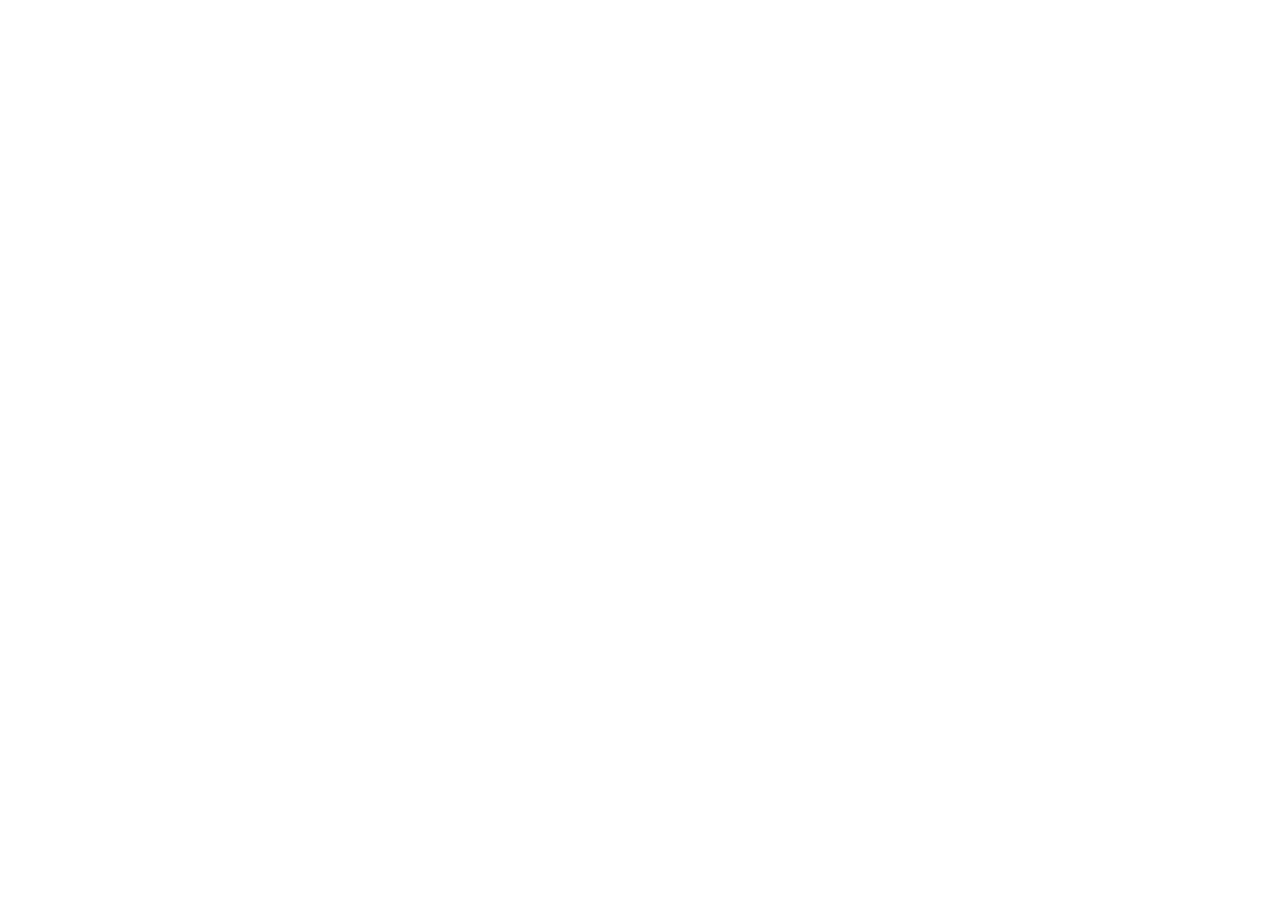
==== commit 82ce9776: "Updates" ====
--- a/index.html
+++ b/index.html
@@ -14,8 +14,8 @@
     <link rel="preconnect" href="https://fonts.googleapis.com" />
     <link rel="preconnect" href="https://fonts.gstatic.com" crossorigin />
     <link href="https://fonts.googleapis.com/css2?family=Orbitron:wght@400;500;600;700;800;900&family=Inter:wght@300;400;500;600;700&display=swap" rel="stylesheet" />
-    <script type="module" crossorigin src="./assets/index-DxderFMZ.js"></script>
-    <link rel="stylesheet" crossorigin href="./assets/index-CUUlsHQA.css">
+    <script type="module" crossorigin src="/obsidian-beats/assets/index-DxderFMZ.js"></script>
+    <link rel="stylesheet" crossorigin href="/obsidian-beats/assets/index-CUUlsHQA.css">
   </head>
 
   <body class="dark">
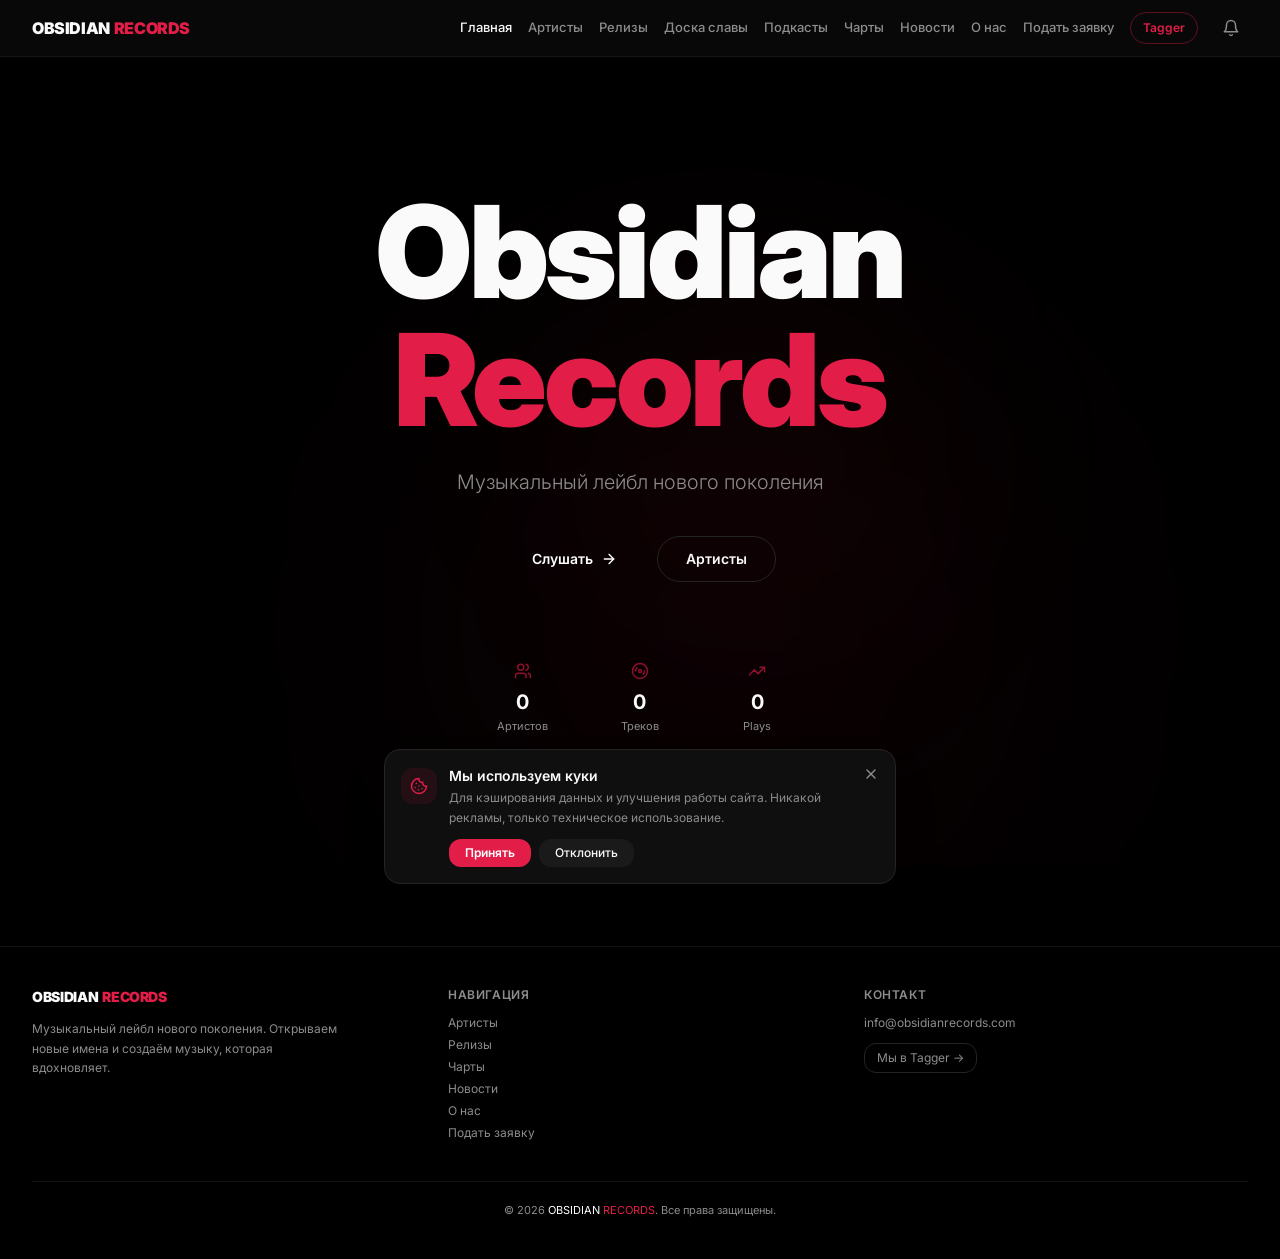
==== commit 89bbeec2: "Updates" ====
--- a/index.html
+++ b/index.html
@@ -5,20 +5,17 @@
     <meta name="viewport" content="width=device-width, initial-scale=1.0" />
     <title>OBSIDIAN RECORDS</title>
     <meta name="description" content="Obsidian Records — игровой музыкальный лейбл нового поколения. Артисты, релизы и чарты." />
-    <meta name="theme-color" content="#7c3aed" />
-
-    <meta property="og:title" content="Obsidian Records" />
-    <meta property="og:description" content="Игровой музыкальный лейбл нового поколения" />
-    <meta property="og:type" content="website" />
+    <link rel="icon" type="image/svg+xml" href="/favicon.svg" />
+    <meta name="theme-color" content="#c0183a" />
 
     <link rel="preconnect" href="https://fonts.googleapis.com" />
     <link rel="preconnect" href="https://fonts.gstatic.com" crossorigin />
     <link href="https://fonts.googleapis.com/css2?family=Orbitron:wght@400;500;600;700;800;900&family=Inter:wght@300;400;500;600;700&display=swap" rel="stylesheet" />
-    <script type="module" crossorigin src="/obsidian-beats/assets/index-DxderFMZ.js"></script>
-    <link rel="stylesheet" crossorigin href="/obsidian-beats/assets/index-CUUlsHQA.css">
+    <script type="module" crossorigin src="/assets/index-DumraNqs.js"></script>
+    <link rel="stylesheet" crossorigin href="/assets/index-Dc43fkSR.css">
   </head>
 
   <body class="dark">
     <div id="root"></div>
   </body>
-</html>
+</html>
--- a/assets/index-Dc43fkSR.css
+++ b/assets/index-Dc43fkSR.css
@@ -0,0 +1 @@
+@import"https://fonts.googleapis.com/css2?family=Inter:wght@300;400;500;600;700;800;900&family=SF+Pro+Display:wght@400;500;600;700&display=swap";*,:before,:after{--tw-border-spacing-x: 0;--tw-border-spacing-y: 0;--tw-translate-x: 0;--tw-translate-y: 0;--tw-rotate: 0;--tw-skew-x: 0;--tw-skew-y: 0;--tw-scale-x: 1;--tw-scale-y: 1;--tw-pan-x: ;--tw-pan-y: ;--tw-pinch-zoom: ;--tw-scroll-snap-strictness: proximity;--tw-gradient-from-position: ;--tw-gradient-via-position: ;--tw-gradient-to-position: ;--tw-ordinal: ;--tw-slashed-zero: ;--tw-numeric-figure: ;--tw-numeric-spacing: ;--tw-numeric-fraction: ;--tw-ring-inset: ;--tw-ring-offset-width: 0px;--tw-ring-offset-color: #fff;--tw-ring-color: rgb(59 130 246 / .5);--tw-ring-offset-shadow: 0 0 #0000;--tw-ring-shadow: 0 0 #0000;--tw-shadow: 0 0 #0000;--tw-shadow-colored: 0 0 #0000;--tw-blur: ;--tw-brightness: ;--tw-contrast: ;--tw-grayscale: ;--tw-hue-rotate: ;--tw-invert: ;--tw-saturate: ;--tw-sepia: ;--tw-drop-shadow: ;--tw-backdrop-blur: ;--tw-backdrop-brightness: ;--tw-backdrop-contrast: ;--tw-backdrop-grayscale: ;--tw-backdrop-hue-rotate: ;--tw-backdrop-invert: ;--tw-backdrop-opacity: ;--tw-backdrop-saturate: ;--tw-backdrop-sepia: ;--tw-contain-size: ;--tw-contain-layout: ;--tw-contain-paint: ;--tw-contain-style: }::backdrop{--tw-border-spacing-x: 0;--tw-border-spacing-y: 0;--tw-translate-x: 0;--tw-translate-y: 0;--tw-rotate: 0;--tw-skew-x: 0;--tw-skew-y: 0;--tw-scale-x: 1;--tw-scale-y: 1;--tw-pan-x: ;--tw-pan-y: ;--tw-pinch-zoom: ;--tw-scroll-snap-strictness: proximity;--tw-gradient-from-position: ;--tw-gradient-via-position: ;--tw-gradient-to-position: ;--tw-ordinal: ;--tw-slashed-zero: ;--tw-numeric-figure: ;--tw-numeric-spacing: ;--tw-numeric-fraction: ;--tw-ring-inset: ;--tw-ring-offset-width: 0px;--tw-ring-offset-color: #fff;--tw-ring-color: rgb(59 130 246 / .5);--tw-ring-offset-shadow: 0 0 #0000;--tw-ring-shadow: 0 0 #0000;--tw-shadow: 0 0 #0000;--tw-shadow-colored: 0 0 #0000;--tw-blur: ;--tw-brightness: ;--tw-contrast: ;--tw-grayscale: ;--tw-hue-rotate: ;--tw-invert: ;--tw-saturate: ;--tw-sepia: ;--tw-drop-shadow: ;--tw-backdrop-blur: ;--tw-backdrop-brightness: ;--tw-backdrop-contrast: ;--tw-backdrop-grayscale: ;--tw-backdrop-hue-rotate: ;--tw-backdrop-invert: ;--tw-backdrop-opacity: ;--tw-backdrop-saturate: ;--tw-backdrop-sepia: ;--tw-contain-size: ;--tw-contain-layout: ;--tw-contain-paint: ;--tw-contain-style: }*,:before,:after{box-sizing:border-box;border-width:0;border-style:solid;border-color:#e5e7eb}:before,:after{--tw-content: ""}html,:host{line-height:1.5;-webkit-text-size-adjust:100%;-moz-tab-size:4;-o-tab-size:4;tab-size:4;font-family:-apple-system,BlinkMacSystemFont,SF Pro Display,Inter,Helvetica Neue,sans-serif;font-feature-settings:normal;font-variation-settings:normal;-webkit-tap-highlight-color:transparent}body{margin:0;line-height:inherit}hr{height:0;color:inherit;border-top-width:1px}abbr:where([title]){-webkit-text-decoration:underline dotted;text-decoration:underline dotted}h1,h2,h3,h4,h5,h6{font-size:inherit;font-weight:inherit}a{color:inherit;text-decoration:inherit}b,strong{font-weight:bolder}code,kbd,samp,pre{font-family:ui-monospace,SFMono-Regular,Menlo,Monaco,Consolas,Liberation Mono,Courier New,monospace;font-feature-settings:normal;font-variation-settings:normal;font-size:1em}small{font-size:80%}sub,sup{font-size:75%;line-height:0;position:relative;vertical-align:baseline}sub{bottom:-.25em}sup{top:-.5em}table{text-indent:0;border-color:inherit;border-collapse:collapse}button,input,optgroup,select,textarea{font-family:inherit;font-feature-settings:inherit;font-variation-settings:inherit;font-size:100%;font-weight:inherit;line-height:inherit;letter-spacing:inherit;color:inherit;margin:0;padding:0}button,select{text-transform:none}button,input:where([type=button]),input:where([type=reset]),input:where([type=submit]){-webkit-appearance:button;background-color:transparent;background-image:none}:-moz-focusring{outline:auto}:-moz-ui-invalid{box-shadow:none}progress{vertical-align:baseline}::-webkit-inner-spin-button,::-webkit-outer-spin-button{height:auto}[type=search]{-webkit-appearance:textfield;outline-offset:-2px}::-webkit-search-decoration{-webkit-appearance:none}::-webkit-file-upload-button{-webkit-appearance:button;font:inherit}summary{display:list-item}blockquote,dl,dd,h1,h2,h3,h4,h5,h6,hr,figure,p,pre{margin:0}fieldset{margin:0;padding:0}legend{padding:0}ol,ul,menu{list-style:none;margin:0;padding:0}dialog{padding:0}textarea{resize:vertical}input::-moz-placeholder,textarea::-moz-placeholder{opacity:1;color:#9ca3af}input::placeholder,textarea::placeholder{opacity:1;color:#9ca3af}button,[role=button]{cursor:pointer}:disabled{cursor:default}img,svg,video,canvas,audio,iframe,embed,object{display:block;vertical-align:middle}img,video{max-width:100%;height:auto}[hidden]:where(:not([hidden=until-found])){display:none}:root{--background: 0 0% 0%;--foreground: 0 0% 98%;--card: 0 0% 6%;--card-foreground: 0 0% 98%;--popover: 0 0% 6%;--popover-foreground: 0 0% 98%;--primary: 347 77% 50%;--primary-foreground: 0 0% 100%;--secondary: 0 0% 10%;--secondary-foreground: 0 0% 85%;--muted: 0 0% 12%;--muted-foreground: 0 0% 55%;--accent: 347 77% 50%;--accent-foreground: 0 0% 100%;--destructive: 0 84% 60%;--destructive-foreground: 0 0% 100%;--border: 0 0% 14%;--input: 0 0% 14%;--ring: 347 77% 50%;--radius: .75rem;--obsidian: 0 0% 4%;--obsidian-light: 0 0% 8%;--neon-purple: 270 100% 65%;--neon-cyan: 180 100% 50%;--neon-magenta: 347 77% 50%;--sidebar-background: 0 0% 4%;--sidebar-foreground: 0 0% 98%;--sidebar-primary: 347 77% 50%;--sidebar-primary-foreground: 0 0% 100%;--sidebar-accent: 0 0% 10%;--sidebar-accent-foreground: 0 0% 98%;--sidebar-border: 0 0% 14%;--sidebar-ring: 347 77% 50%}*{border-color:hsl(var(--border))}body{background-color:hsl(var(--background));color:hsl(var(--foreground));-moz-osx-font-smoothing:grayscale;font-family:-apple-system,BlinkMacSystemFont,SF Pro Display,Inter,Helvetica Neue,sans-serif;-webkit-font-smoothing:antialiased}::-moz-selection{background:#e21d484d;color:#fff}::selection{background:#e21d484d;color:#fff}::-webkit-scrollbar{width:6px}::-webkit-scrollbar-track{background:#000}::-webkit-scrollbar-thumb{background:#333;border-radius:3px}::-webkit-scrollbar-thumb:hover{background:#4d4d4d}.container{width:100%;margin-right:auto;margin-left:auto;padding-right:2rem;padding-left:2rem}@media (min-width: 1400px){.container{max-width:1400px}}.sr-only{position:absolute;width:1px;height:1px;padding:0;margin:-1px;overflow:hidden;clip:rect(0,0,0,0);white-space:nowrap;border-width:0}.pointer-events-none{pointer-events:none}.pointer-events-auto{pointer-events:auto}.visible{visibility:visible}.invisible{visibility:hidden}.fixed{position:fixed}.absolute{position:absolute}.relative{position:relative}.sticky{position:sticky}.inset-0{top:0;right:0;bottom:0;left:0}.inset-x-0{left:0;right:0}.inset-y-0{top:0;bottom:0}.-bottom-12{bottom:-3rem}.-left-12{left:-3rem}.-right-12{right:-3rem}.-top-12{top:-3rem}.bottom-0{bottom:0}.bottom-1\/4{bottom:25%}.bottom-2{bottom:.5rem}.bottom-2\.5{bottom:.625rem}.bottom-4{bottom:1rem}.left-0{left:0}.left-1{left:.25rem}.left-1\/2{left:50%}.left-1\/3{left:33.333333%}.left-1\/4{left:25%}.left-2{left:.5rem}.left-2\.5{left:.625rem}.left-3{left:.75rem}.left-4{left:1rem}.left-\[50\%\]{left:50%}.right-0{right:0}.right-1{right:.25rem}.right-1\/4{right:25%}.right-2{right:.5rem}.right-2\.5{right:.625rem}.right-3{right:.75rem}.right-4{right:1rem}.right-5{right:1.25rem}.top-0{top:0}.top-1{top:.25rem}.top-1\.5{top:.375rem}.top-1\/2{top:50%}.top-1\/3{top:33.333333%}.top-10{top:2.5rem}.top-14{top:3.5rem}.top-2{top:.5rem}.top-2\.5{top:.625rem}.top-3{top:.75rem}.top-3\.5{top:.875rem}.top-4{top:1rem}.top-5{top:1.25rem}.top-\[1px\]{top:1px}.top-\[50\%\]{top:50%}.top-\[60\%\]{top:60%}.top-full{top:100%}.z-10{z-index:10}.z-20{z-index:20}.z-30{z-index:30}.z-40{z-index:40}.z-50{z-index:50}.z-\[100\]{z-index:100}.z-\[1\]{z-index:1}.col-span-2{grid-column:span 2 / span 2}.-mx-1{margin-left:-.25rem;margin-right:-.25rem}.mx-2{margin-left:.5rem;margin-right:.5rem}.mx-3\.5{margin-left:.875rem;margin-right:.875rem}.mx-auto{margin-left:auto;margin-right:auto}.my-0\.5{margin-top:.125rem;margin-bottom:.125rem}.my-1{margin-top:.25rem;margin-bottom:.25rem}.-ml-4{margin-left:-1rem}.-mt-4{margin-top:-1rem}.mb-1{margin-bottom:.25rem}.mb-1\.5{margin-bottom:.375rem}.mb-10{margin-bottom:2.5rem}.mb-2{margin-bottom:.5rem}.mb-3{margin-bottom:.75rem}.mb-4{margin-bottom:1rem}.mb-5{margin-bottom:1.25rem}.mb-6{margin-bottom:1.5rem}.mb-8{margin-bottom:2rem}.ml-1{margin-left:.25rem}.ml-2{margin-left:.5rem}.ml-auto{margin-left:auto}.mr-1{margin-right:.25rem}.mr-2{margin-right:.5rem}.mt-0\.5{margin-top:.125rem}.mt-1{margin-top:.25rem}.mt-1\.5{margin-top:.375rem}.mt-10{margin-top:2.5rem}.mt-12{margin-top:3rem}.mt-14{margin-top:3.5rem}.mt-2{margin-top:.5rem}.mt-2\.5{margin-top:.625rem}.mt-20{margin-top:5rem}.mt-24{margin-top:6rem}.mt-3{margin-top:.75rem}.mt-4{margin-top:1rem}.mt-5{margin-top:1.25rem}.mt-6{margin-top:1.5rem}.mt-8{margin-top:2rem}.mt-auto{margin-top:auto}.line-clamp-2{overflow:hidden;display:-webkit-box;-webkit-box-orient:vertical;-webkit-line-clamp:2}.line-clamp-4{overflow:hidden;display:-webkit-box;-webkit-box-orient:vertical;-webkit-line-clamp:4}.block{display:block}.inline-block{display:inline-block}.inline{display:inline}.flex{display:flex}.inline-flex{display:inline-flex}.table{display:table}.grid{display:grid}.hidden{display:none}.aspect-square{aspect-ratio:1 / 1}.aspect-video{aspect-ratio:16 / 9}.size-4{width:1rem;height:1rem}.h-0\.5{height:.125rem}.h-1{height:.25rem}.h-1\.5{height:.375rem}.h-10{height:2.5rem}.h-11{height:2.75rem}.h-12{height:3rem}.h-14{height:3.5rem}.h-16{height:4rem}.h-2{height:.5rem}.h-2\.5{height:.625rem}.h-20{height:5rem}.h-24{height:6rem}.h-3{height:.75rem}.h-3\.5{height:.875rem}.h-32{height:8rem}.h-4{height:1rem}.h-40{height:10rem}.h-44{height:11rem}.h-48{height:12rem}.h-5{height:1.25rem}.h-52{height:13rem}.h-6{height:1.5rem}.h-7{height:1.75rem}.h-8{height:2rem}.h-9{height:2.25rem}.h-\[1px\]{height:1px}.h-\[300px\]{height:300px}.h-\[350px\]{height:350px}.h-\[400px\]{height:400px}.h-\[600px\]{height:600px}.h-\[var\(--radix-navigation-menu-viewport-height\)\]{height:var(--radix-navigation-menu-viewport-height)}.h-\[var\(--radix-select-trigger-height\)\]{height:var(--radix-select-trigger-height)}.h-auto{height:auto}.h-full{height:100%}.h-px{height:1px}.h-svh{height:100svh}.max-h-80{max-height:20rem}.max-h-96{max-height:24rem}.max-h-\[300px\]{max-height:300px}.max-h-screen{max-height:100vh}.min-h-0{min-height:0px}.min-h-\[80px\]{min-height:80px}.min-h-\[90vh\]{min-height:90vh}.min-h-screen{min-height:100vh}.min-h-svh{min-height:100svh}.w-0{width:0px}.w-0\.5{width:.125rem}.w-1{width:.25rem}.w-1\.5{width:.375rem}.w-1\/2{width:50%}.w-1\/3{width:33.333333%}.w-1\/4{width:25%}.w-10{width:2.5rem}.w-11{width:2.75rem}.w-12{width:3rem}.w-14{width:3.5rem}.w-16{width:4rem}.w-2{width:.5rem}.w-2\.5{width:.625rem}.w-2\/3{width:66.666667%}.w-20{width:5rem}.w-24{width:6rem}.w-3{width:.75rem}.w-3\.5{width:.875rem}.w-3\/4{width:75%}.w-32{width:8rem}.w-4{width:1rem}.w-44{width:11rem}.w-48{width:12rem}.w-5{width:1.25rem}.w-56{width:14rem}.w-6{width:1.5rem}.w-64{width:16rem}.w-7{width:1.75rem}.w-72{width:18rem}.w-8{width:2rem}.w-80{width:20rem}.w-9{width:2.25rem}.w-\[--sidebar-width\]{width:var(--sidebar-width)}.w-\[100px\]{width:100px}.w-\[1px\]{width:1px}.w-\[400px\]{width:400px}.w-\[600px\]{width:600px}.w-\[700px\]{width:700px}.w-auto{width:auto}.w-fit{width:-moz-fit-content;width:fit-content}.w-full{width:100%}.w-max{width:-moz-max-content;width:max-content}.w-px{width:1px}.min-w-0{min-width:0px}.min-w-5{min-width:1.25rem}.min-w-\[12rem\]{min-width:12rem}.min-w-\[8rem\]{min-width:8rem}.min-w-\[var\(--radix-select-trigger-width\)\]{min-width:var(--radix-select-trigger-width)}.max-w-2xl{max-width:42rem}.max-w-3xl{max-width:48rem}.max-w-\[--skeleton-width\]{max-width:var(--skeleton-width)}.max-w-\[55\%\]{max-width:55%}.max-w-lg{max-width:32rem}.max-w-max{max-width:-moz-max-content;max-width:max-content}.max-w-md{max-width:28rem}.max-w-sm{max-width:24rem}.max-w-xl{max-width:36rem}.max-w-xs{max-width:20rem}.flex-1{flex:1 1 0%}.flex-shrink-0,.shrink-0{flex-shrink:0}.grow{flex-grow:1}.grow-0{flex-grow:0}.basis-full{flex-basis:100%}.caption-bottom{caption-side:bottom}.border-collapse{border-collapse:collapse}.-translate-x-1\/2{--tw-translate-x: -50%;transform:translate(var(--tw-translate-x),var(--tw-translate-y)) rotate(var(--tw-rotate)) skew(var(--tw-skew-x)) skewY(var(--tw-skew-y)) scaleX(var(--tw-scale-x)) scaleY(var(--tw-scale-y))}.-translate-x-px{--tw-translate-x: -1px;transform:translate(var(--tw-translate-x),var(--tw-translate-y)) rotate(var(--tw-rotate)) skew(var(--tw-skew-x)) skewY(var(--tw-skew-y)) scaleX(var(--tw-scale-x)) scaleY(var(--tw-scale-y))}.-translate-y-1\/2{--tw-translate-y: -50%;transform:translate(var(--tw-translate-x),var(--tw-translate-y)) rotate(var(--tw-rotate)) skew(var(--tw-skew-x)) skewY(var(--tw-skew-y)) scaleX(var(--tw-scale-x)) scaleY(var(--tw-scale-y))}.translate-x-\[-50\%\]{--tw-translate-x: -50%;transform:translate(var(--tw-translate-x),var(--tw-translate-y)) rotate(var(--tw-rotate)) skew(var(--tw-skew-x)) skewY(var(--tw-skew-y)) scaleX(var(--tw-scale-x)) scaleY(var(--tw-scale-y))}.translate-x-px{--tw-translate-x: 1px;transform:translate(var(--tw-translate-x),var(--tw-translate-y)) rotate(var(--tw-rotate)) skew(var(--tw-skew-x)) skewY(var(--tw-skew-y)) scaleX(var(--tw-scale-x)) scaleY(var(--tw-scale-y))}.translate-y-\[-50\%\]{--tw-translate-y: -50%;transform:translate(var(--tw-translate-x),var(--tw-translate-y)) rotate(var(--tw-rotate)) skew(var(--tw-skew-x)) skewY(var(--tw-skew-y)) scaleX(var(--tw-scale-x)) scaleY(var(--tw-scale-y))}.rotate-45{--tw-rotate: 45deg;transform:translate(var(--tw-translate-x),var(--tw-translate-y)) rotate(var(--tw-rotate)) skew(var(--tw-skew-x)) skewY(var(--tw-skew-y)) scaleX(var(--tw-scale-x)) scaleY(var(--tw-scale-y))}.rotate-90{--tw-rotate: 90deg;transform:translate(var(--tw-translate-x),var(--tw-translate-y)) rotate(var(--tw-rotate)) skew(var(--tw-skew-x)) skewY(var(--tw-skew-y)) scaleX(var(--tw-scale-x)) scaleY(var(--tw-scale-y))}.transform{transform:translate(var(--tw-translate-x),var(--tw-translate-y)) rotate(var(--tw-rotate)) skew(var(--tw-skew-x)) skewY(var(--tw-skew-y)) scaleX(var(--tw-scale-x)) scaleY(var(--tw-scale-y))}@keyframes pulse{50%{opacity:.5}}.animate-pulse{animation:pulse 2s cubic-bezier(.4,0,.6,1) infinite}@keyframes spin{to{transform:rotate(360deg)}}.animate-spin{animation:spin 1s linear infinite}.cursor-default{cursor:default}.cursor-pointer{cursor:pointer}.touch-none{touch-action:none}.select-none{-webkit-user-select:none;-moz-user-select:none;user-select:none}.resize-none{resize:none}.list-none{list-style-type:none}.grid-cols-1{grid-template-columns:repeat(1,minmax(0,1fr))}.grid-cols-2{grid-template-columns:repeat(2,minmax(0,1fr))}.grid-cols-3{grid-template-columns:repeat(3,minmax(0,1fr))}.flex-row{flex-direction:row}.flex-col{flex-direction:column}.flex-col-reverse{flex-direction:column-reverse}.flex-wrap{flex-wrap:wrap}.items-start{align-items:flex-start}.items-end{align-items:flex-end}.items-center{align-items:center}.items-stretch{align-items:stretch}.justify-center{justify-content:center}.justify-between{justify-content:space-between}.gap-0\.5{gap:.125rem}.gap-1{gap:.25rem}.gap-1\.5{gap:.375rem}.gap-12{gap:3rem}.gap-2{gap:.5rem}.gap-2\.5{gap:.625rem}.gap-3{gap:.75rem}.gap-4{gap:1rem}.gap-5{gap:1.25rem}.gap-8{gap:2rem}.space-x-1>:not([hidden])~:not([hidden]){--tw-space-x-reverse: 0;margin-right:calc(.25rem * var(--tw-space-x-reverse));margin-left:calc(.25rem * calc(1 - var(--tw-space-x-reverse)))}.space-x-4>:not([hidden])~:not([hidden]){--tw-space-x-reverse: 0;margin-right:calc(1rem * var(--tw-space-x-reverse));margin-left:calc(1rem * calc(1 - var(--tw-space-x-reverse)))}.space-y-0\.5>:not([hidden])~:not([hidden]){--tw-space-y-reverse: 0;margin-top:calc(.125rem * calc(1 - var(--tw-space-y-reverse)));margin-bottom:calc(.125rem * var(--tw-space-y-reverse))}.space-y-1>:not([hidden])~:not([hidden]){--tw-space-y-reverse: 0;margin-top:calc(.25rem * calc(1 - var(--tw-space-y-reverse)));margin-bottom:calc(.25rem * var(--tw-space-y-reverse))}.space-y-1\.5>:not([hidden])~:not([hidden]){--tw-space-y-reverse: 0;margin-top:calc(.375rem * calc(1 - var(--tw-space-y-reverse)));margin-bottom:calc(.375rem * var(--tw-space-y-reverse))}.space-y-2>:not([hidden])~:not([hidden]){--tw-space-y-reverse: 0;margin-top:calc(.5rem * calc(1 - var(--tw-space-y-reverse)));margin-bottom:calc(.5rem * var(--tw-space-y-reverse))}.space-y-3>:not([hidden])~:not([hidden]){--tw-space-y-reverse: 0;margin-top:calc(.75rem * calc(1 - var(--tw-space-y-reverse)));margin-bottom:calc(.75rem * var(--tw-space-y-reverse))}.space-y-4>:not([hidden])~:not([hidden]){--tw-space-y-reverse: 0;margin-top:calc(1rem * calc(1 - var(--tw-space-y-reverse)));margin-bottom:calc(1rem * var(--tw-space-y-reverse))}.self-start{align-self:flex-start}.overflow-auto{overflow:auto}.overflow-hidden{overflow:hidden}.overflow-x-auto{overflow-x:auto}.overflow-y-auto{overflow-y:auto}.overflow-x-hidden{overflow-x:hidden}.truncate{overflow:hidden;text-overflow:ellipsis;white-space:nowrap}.whitespace-nowrap{white-space:nowrap}.whitespace-pre-line{white-space:pre-line}.break-words{overflow-wrap:break-word}.rounded{border-radius:.25rem}.rounded-2xl{border-radius:1rem}.rounded-3xl{border-radius:1.5rem}.rounded-\[2px\]{border-radius:2px}.rounded-\[inherit\]{border-radius:inherit}.rounded-full{border-radius:9999px}.rounded-lg{border-radius:var(--radius)}.rounded-md{border-radius:calc(var(--radius) - 2px)}.rounded-sm{border-radius:calc(var(--radius) - 4px)}.rounded-xl{border-radius:.75rem}.rounded-t-\[10px\]{border-top-left-radius:10px;border-top-right-radius:10px}.rounded-tl-sm{border-top-left-radius:calc(var(--radius) - 4px)}.border{border-width:1px}.border-2{border-width:2px}.border-\[1\.5px\]{border-width:1.5px}.border-y{border-top-width:1px;border-bottom-width:1px}.border-b{border-bottom-width:1px}.border-l{border-left-width:1px}.border-r{border-right-width:1px}.border-t{border-top-width:1px}.border-dashed{border-style:dashed}.border-\[--color-border\]{border-color:var(--color-border)}.border-border{border-color:hsl(var(--border))}.border-border\/0{border-color:hsl(var(--border) / 0)}.border-border\/50{border-color:hsl(var(--border) / .5)}.border-destructive{border-color:hsl(var(--destructive))}.border-destructive\/50{border-color:hsl(var(--destructive) / .5)}.border-green-500\/25{border-color:#22c55e40}.border-input{border-color:hsl(var(--input))}.border-primary{border-color:hsl(var(--primary))}.border-primary\/40{border-color:hsl(var(--primary) / .4)}.border-red-500\/25{border-color:#ef444440}.border-red-500\/30{border-color:#ef44444d}.border-sidebar-border{border-color:hsl(var(--sidebar-border))}.border-transparent{border-color:transparent}.border-white\/10{border-color:#ffffff1a}.border-yellow-500\/20{border-color:#eab30833}.border-yellow-500\/25{border-color:#eab30840}.border-yellow-500\/30{border-color:#eab3084d}.border-l-transparent{border-left-color:transparent}.border-t-transparent{border-top-color:transparent}.bg-\[\#0d0d0d\]{--tw-bg-opacity: 1;background-color:rgb(13 13 13 / var(--tw-bg-opacity, 1))}.bg-\[--color-bg\]{background-color:var(--color-bg)}.bg-accent{background-color:hsl(var(--accent))}.bg-background{background-color:hsl(var(--background))}.bg-black{--tw-bg-opacity: 1;background-color:rgb(0 0 0 / var(--tw-bg-opacity, 1))}.bg-black\/40{background-color:#0006}.bg-black\/50{background-color:#00000080}.bg-black\/60{background-color:#0009}.bg-black\/70{background-color:#000000b3}.bg-black\/80{background-color:#000c}.bg-border{background-color:hsl(var(--border))}.bg-card{background-color:hsl(var(--card))}.bg-card\/50{background-color:hsl(var(--card) / .5)}.bg-destructive{background-color:hsl(var(--destructive))}.bg-foreground{background-color:hsl(var(--foreground))}.bg-green-500\/15{background-color:#22c55e26}.bg-muted{background-color:hsl(var(--muted))}.bg-muted-foreground\/40{background-color:hsl(var(--muted-foreground) / .4)}.bg-muted\/50{background-color:hsl(var(--muted) / .5)}.bg-popover{background-color:hsl(var(--popover))}.bg-primary{background-color:hsl(var(--primary))}.bg-primary\/10{background-color:hsl(var(--primary) / .1)}.bg-primary\/15{background-color:hsl(var(--primary) / .15)}.bg-primary\/20{background-color:hsl(var(--primary) / .2)}.bg-primary\/30{background-color:hsl(var(--primary) / .3)}.bg-primary\/5{background-color:hsl(var(--primary) / .05)}.bg-primary\/90{background-color:hsl(var(--primary) / .9)}.bg-primary\/\[0\.03\]{background-color:hsl(var(--primary) / .03)}.bg-primary\/\[0\.05\]{background-color:hsl(var(--primary) / .05)}.bg-primary\/\[0\.06\]{background-color:hsl(var(--primary) / .06)}.bg-red-500\/10{background-color:#ef44441a}.bg-red-500\/15{background-color:#ef444426}.bg-red-500\/20{background-color:#ef444433}.bg-red-600{--tw-bg-opacity: 1;background-color:rgb(220 38 38 / var(--tw-bg-opacity, 1))}.bg-secondary{background-color:hsl(var(--secondary))}.bg-secondary\/30{background-color:hsl(var(--secondary) / .3)}.bg-sidebar{background-color:hsl(var(--sidebar-background))}.bg-sidebar-border{background-color:hsl(var(--sidebar-border))}.bg-transparent{background-color:transparent}.bg-white\/10{background-color:#ffffff1a}.bg-white\/5{background-color:#ffffff0d}.bg-yellow-500\/15{background-color:#eab30826}.bg-yellow-500\/\[0\.08\]{background-color:#eab30814}.bg-gradient-to-b{background-image:linear-gradient(to bottom,var(--tw-gradient-stops))}.bg-gradient-to-br{background-image:linear-gradient(to bottom right,var(--tw-gradient-stops))}.bg-gradient-to-l{background-image:linear-gradient(to left,var(--tw-gradient-stops))}.bg-gradient-to-r{background-image:linear-gradient(to right,var(--tw-gradient-stops))}.bg-gradient-to-t{background-image:linear-gradient(to top,var(--tw-gradient-stops))}.from-card{--tw-gradient-from: hsl(var(--card)) var(--tw-gradient-from-position);--tw-gradient-to: hsl(var(--card) / 0) var(--tw-gradient-to-position);--tw-gradient-stops: var(--tw-gradient-from), var(--tw-gradient-to)}.from-card\/90{--tw-gradient-from: hsl(var(--card) / .9) var(--tw-gradient-from-position);--tw-gradient-to: hsl(var(--card) / 0) var(--tw-gradient-to-position);--tw-gradient-stops: var(--tw-gradient-from), var(--tw-gradient-to)}.from-transparent{--tw-gradient-from: transparent var(--tw-gradient-from-position);--tw-gradient-to: rgb(0 0 0 / 0) var(--tw-gradient-to-position);--tw-gradient-stops: var(--tw-gradient-from), var(--tw-gradient-to)}.from-yellow-400{--tw-gradient-from: #facc15 var(--tw-gradient-from-position);--tw-gradient-to: rgb(250 204 21 / 0) var(--tw-gradient-to-position);--tw-gradient-stops: var(--tw-gradient-from), var(--tw-gradient-to)}.from-yellow-500\/10{--tw-gradient-from: rgb(234 179 8 / .1) var(--tw-gradient-from-position);--tw-gradient-to: rgb(234 179 8 / 0) var(--tw-gradient-to-position);--tw-gradient-stops: var(--tw-gradient-from), var(--tw-gradient-to)}.from-yellow-500\/20{--tw-gradient-from: rgb(234 179 8 / .2) var(--tw-gradient-from-position);--tw-gradient-to: rgb(234 179 8 / 0) var(--tw-gradient-to-position);--tw-gradient-stops: var(--tw-gradient-from), var(--tw-gradient-to)}.via-card\/20{--tw-gradient-to: hsl(var(--card) / 0) var(--tw-gradient-to-position);--tw-gradient-stops: var(--tw-gradient-from), hsl(var(--card) / .2) var(--tw-gradient-via-position), var(--tw-gradient-to)}.via-card\/30{--tw-gradient-to: hsl(var(--card) / 0) var(--tw-gradient-to-position);--tw-gradient-stops: var(--tw-gradient-from), hsl(var(--card) / .3) var(--tw-gradient-via-position), var(--tw-gradient-to)}.via-yellow-500\/60{--tw-gradient-to: rgb(234 179 8 / 0) var(--tw-gradient-to-position);--tw-gradient-stops: var(--tw-gradient-from), rgb(234 179 8 / .6) var(--tw-gradient-via-position), var(--tw-gradient-to)}.to-background{--tw-gradient-to: hsl(var(--background)) var(--tw-gradient-to-position)}.to-primary{--tw-gradient-to: hsl(var(--primary)) var(--tw-gradient-to-position)}.to-primary\/20{--tw-gradient-to: hsl(var(--primary) / .2) var(--tw-gradient-to-position)}.to-primary\/5{--tw-gradient-to: hsl(var(--primary) / .05) var(--tw-gradient-to-position)}.to-transparent{--tw-gradient-to: transparent var(--tw-gradient-to-position)}.to-yellow-500\/50{--tw-gradient-to: rgb(234 179 8 / .5) var(--tw-gradient-to-position)}.bg-clip-text{-webkit-background-clip:text;background-clip:text}.fill-current{fill:currentColor}.fill-white{fill:#fff}.fill-yellow-400{fill:#facc15}.object-cover{-o-object-fit:cover;object-fit:cover}.object-top{-o-object-position:top;object-position:top}.p-0{padding:0}.p-1{padding:.25rem}.p-1\.5{padding:.375rem}.p-2{padding:.5rem}.p-3{padding:.75rem}.p-3\.5{padding:.875rem}.p-4{padding:1rem}.p-5{padding:1.25rem}.p-6{padding:1.5rem}.p-8{padding:2rem}.p-\[1px\]{padding:1px}.px-1{padding-left:.25rem;padding-right:.25rem}.px-1\.5{padding-left:.375rem;padding-right:.375rem}.px-2{padding-left:.5rem;padding-right:.5rem}.px-2\.5{padding-left:.625rem;padding-right:.625rem}.px-3{padding-left:.75rem;padding-right:.75rem}.px-4{padding-left:1rem;padding-right:1rem}.px-5{padding-left:1.25rem;padding-right:1.25rem}.px-6{padding-left:1.5rem;padding-right:1.5rem}.px-7{padding-left:1.75rem;padding-right:1.75rem}.px-8{padding-left:2rem;padding-right:2rem}.py-0\.5{padding-top:.125rem;padding-bottom:.125rem}.py-1{padding-top:.25rem;padding-bottom:.25rem}.py-1\.5{padding-top:.375rem;padding-bottom:.375rem}.py-10{padding-top:2.5rem;padding-bottom:2.5rem}.py-12{padding-top:3rem;padding-bottom:3rem}.py-16{padding-top:4rem;padding-bottom:4rem}.py-2{padding-top:.5rem;padding-bottom:.5rem}.py-2\.5{padding-top:.625rem;padding-bottom:.625rem}.py-20{padding-top:5rem;padding-bottom:5rem}.py-24{padding-top:6rem;padding-bottom:6rem}.py-3{padding-top:.75rem;padding-bottom:.75rem}.py-32{padding-top:8rem;padding-bottom:8rem}.py-4{padding-top:1rem;padding-bottom:1rem}.py-6{padding-top:1.5rem;padding-bottom:1.5rem}.py-8{padding-top:2rem;padding-bottom:2rem}.pb-2{padding-bottom:.5rem}.pb-20{padding-bottom:5rem}.pb-3{padding-bottom:.75rem}.pb-4{padding-bottom:1rem}.pl-2\.5{padding-left:.625rem}.pl-4{padding-left:1rem}.pl-8{padding-left:2rem}.pl-\[88px\]{padding-left:88px}.pr-2{padding-right:.5rem}.pr-2\.5{padding-right:.625rem}.pr-4{padding-right:1rem}.pr-8{padding-right:2rem}.pt-0{padding-top:0}.pt-1{padding-top:.25rem}.pt-14{padding-top:3.5rem}.pt-3{padding-top:.75rem}.pt-4{padding-top:1rem}.pt-5{padding-top:1.25rem}.text-left{text-align:left}.text-center{text-align:center}.align-middle{vertical-align:middle}.font-mono{font-family:ui-monospace,SFMono-Regular,Menlo,Monaco,Consolas,Liberation Mono,Courier New,monospace}.text-2xl{font-size:1.5rem;line-height:2rem}.text-3xl{font-size:1.875rem;line-height:2.25rem}.text-4xl{font-size:2.25rem;line-height:2.5rem}.text-5xl{font-size:3rem;line-height:1}.text-6xl{font-size:3.75rem;line-height:1}.text-7xl{font-size:4.5rem;line-height:1}.text-8xl{font-size:6rem;line-height:1}.text-\[0\.8rem\]{font-size:.8rem}.text-\[10px\]{font-size:10px}.text-\[11px\]{font-size:11px}.text-\[12px\]{font-size:12px}.text-\[13px\]{font-size:13px}.text-\[9px\]{font-size:9px}.text-base{font-size:1rem;line-height:1.5rem}.text-lg{font-size:1.125rem;line-height:1.75rem}.text-sm{font-size:.875rem;line-height:1.25rem}.text-xl{font-size:1.25rem;line-height:1.75rem}.text-xs{font-size:.75rem;line-height:1rem}.font-black{font-weight:900}.font-bold{font-weight:700}.font-light{font-weight:300}.font-medium{font-weight:500}.font-normal{font-weight:400}.font-semibold{font-weight:600}.uppercase{text-transform:uppercase}.tabular-nums{--tw-numeric-spacing: tabular-nums;font-variant-numeric:var(--tw-ordinal) var(--tw-slashed-zero) var(--tw-numeric-figure) var(--tw-numeric-spacing) var(--tw-numeric-fraction)}.leading-\[0\.9\]{line-height:.9}.leading-none{line-height:1}.leading-relaxed{line-height:1.625}.leading-snug{line-height:1.375}.leading-tight{line-height:1.25}.tracking-tight{letter-spacing:-.025em}.tracking-wider{letter-spacing:.05em}.tracking-widest{letter-spacing:.1em}.text-accent-foreground{color:hsl(var(--accent-foreground))}.text-amber-600{--tw-text-opacity: 1;color:rgb(217 119 6 / var(--tw-text-opacity, 1))}.text-card-foreground{color:hsl(var(--card-foreground))}.text-current{color:currentColor}.text-destructive{color:hsl(var(--destructive))}.text-destructive-foreground{color:hsl(var(--destructive-foreground))}.text-foreground{color:hsl(var(--foreground))}.text-foreground\/50{color:hsl(var(--foreground) / .5)}.text-green-400{--tw-text-opacity: 1;color:rgb(74 222 128 / var(--tw-text-opacity, 1))}.text-muted-foreground{color:hsl(var(--muted-foreground))}.text-muted-foreground\/50{color:hsl(var(--muted-foreground) / .5)}.text-orange-400{--tw-text-opacity: 1;color:rgb(251 146 60 / var(--tw-text-opacity, 1))}.text-popover-foreground{color:hsl(var(--popover-foreground))}.text-primary{color:hsl(var(--primary))}.text-primary-foreground{color:hsl(var(--primary-foreground))}.text-primary-foreground\/70{color:hsl(var(--primary-foreground) / .7)}.text-primary\/20{color:hsl(var(--primary) / .2)}.text-primary\/30{color:hsl(var(--primary) / .3)}.text-red-300{--tw-text-opacity: 1;color:rgb(252 165 165 / var(--tw-text-opacity, 1))}.text-red-400{--tw-text-opacity: 1;color:rgb(248 113 113 / var(--tw-text-opacity, 1))}.text-red-500{--tw-text-opacity: 1;color:rgb(239 68 68 / var(--tw-text-opacity, 1))}.text-secondary-foreground{color:hsl(var(--secondary-foreground))}.text-sidebar-foreground{color:hsl(var(--sidebar-foreground))}.text-sidebar-foreground\/70{color:hsl(var(--sidebar-foreground) / .7)}.text-slate-300{--tw-text-opacity: 1;color:rgb(203 213 225 / var(--tw-text-opacity, 1))}.text-transparent{color:transparent}.text-white{--tw-text-opacity: 1;color:rgb(255 255 255 / var(--tw-text-opacity, 1))}.text-white\/20{color:#fff3}.text-white\/30{color:#ffffff4d}.text-white\/40{color:#fff6}.text-white\/50{color:#ffffff80}.text-yellow-400{--tw-text-opacity: 1;color:rgb(250 204 21 / var(--tw-text-opacity, 1))}.text-yellow-500\/20{color:#eab30833}.underline-offset-4{text-underline-offset:4px}.opacity-0{opacity:0}.opacity-10{opacity:.1}.opacity-100{opacity:1}.opacity-20{opacity:.2}.opacity-50{opacity:.5}.opacity-60{opacity:.6}.opacity-70{opacity:.7}.opacity-80{opacity:.8}.opacity-90{opacity:.9}.shadow-2xl{--tw-shadow: 0 25px 50px -12px rgb(0 0 0 / .25);--tw-shadow-colored: 0 25px 50px -12px var(--tw-shadow-color);box-shadow:var(--tw-ring-offset-shadow, 0 0 #0000),var(--tw-ring-shadow, 0 0 #0000),var(--tw-shadow)}.shadow-\[0_0_0_1px_hsl\(var\(--sidebar-border\)\)\]{--tw-shadow: 0 0 0 1px hsl(var(--sidebar-border));--tw-shadow-colored: 0 0 0 1px var(--tw-shadow-color);box-shadow:var(--tw-ring-offset-shadow, 0 0 #0000),var(--tw-ring-shadow, 0 0 #0000),var(--tw-shadow)}.shadow-lg{--tw-shadow: 0 10px 15px -3px rgb(0 0 0 / .1), 0 4px 6px -4px rgb(0 0 0 / .1);--tw-shadow-colored: 0 10px 15px -3px var(--tw-shadow-color), 0 4px 6px -4px var(--tw-shadow-color);box-shadow:var(--tw-ring-offset-shadow, 0 0 #0000),var(--tw-ring-shadow, 0 0 #0000),var(--tw-shadow)}.shadow-md{--tw-shadow: 0 4px 6px -1px rgb(0 0 0 / .1), 0 2px 4px -2px rgb(0 0 0 / .1);--tw-shadow-colored: 0 4px 6px -1px var(--tw-shadow-color), 0 2px 4px -2px var(--tw-shadow-color);box-shadow:var(--tw-ring-offset-shadow, 0 0 #0000),var(--tw-ring-shadow, 0 0 #0000),var(--tw-shadow)}.shadow-none{--tw-shadow: 0 0 #0000;--tw-shadow-colored: 0 0 #0000;box-shadow:var(--tw-ring-offset-shadow, 0 0 #0000),var(--tw-ring-shadow, 0 0 #0000),var(--tw-shadow)}.shadow-sm{--tw-shadow: 0 1px 2px 0 rgb(0 0 0 / .05);--tw-shadow-colored: 0 1px 2px 0 var(--tw-shadow-color);box-shadow:var(--tw-ring-offset-shadow, 0 0 #0000),var(--tw-ring-shadow, 0 0 #0000),var(--tw-shadow)}.shadow-xl{--tw-shadow: 0 20px 25px -5px rgb(0 0 0 / .1), 0 8px 10px -6px rgb(0 0 0 / .1);--tw-shadow-colored: 0 20px 25px -5px var(--tw-shadow-color), 0 8px 10px -6px var(--tw-shadow-color);box-shadow:var(--tw-ring-offset-shadow, 0 0 #0000),var(--tw-ring-shadow, 0 0 #0000),var(--tw-shadow)}.outline-none{outline:2px solid transparent;outline-offset:2px}.outline{outline-style:solid}.ring-0{--tw-ring-offset-shadow: var(--tw-ring-inset) 0 0 0 var(--tw-ring-offset-width) var(--tw-ring-offset-color);--tw-ring-shadow: var(--tw-ring-inset) 0 0 0 calc(0px + var(--tw-ring-offset-width)) var(--tw-ring-color);box-shadow:var(--tw-ring-offset-shadow),var(--tw-ring-shadow),var(--tw-shadow, 0 0 #0000)}.ring-2{--tw-ring-offset-shadow: var(--tw-ring-inset) 0 0 0 var(--tw-ring-offset-width) var(--tw-ring-offset-color);--tw-ring-shadow: var(--tw-ring-inset) 0 0 0 calc(2px + var(--tw-ring-offset-width)) var(--tw-ring-color);box-shadow:var(--tw-ring-offset-shadow),var(--tw-ring-shadow),var(--tw-shadow, 0 0 #0000)}.ring-ring{--tw-ring-color: hsl(var(--ring))}.ring-sidebar-ring{--tw-ring-color: hsl(var(--sidebar-ring))}.ring-offset-background{--tw-ring-offset-color: hsl(var(--background))}.blur-\[100px\]{--tw-blur: blur(100px);filter:var(--tw-blur) var(--tw-brightness) var(--tw-contrast) var(--tw-grayscale) var(--tw-hue-rotate) var(--tw-invert) var(--tw-saturate) var(--tw-sepia) var(--tw-drop-shadow)}.blur-\[120px\]{--tw-blur: blur(120px);filter:var(--tw-blur) var(--tw-brightness) var(--tw-contrast) var(--tw-grayscale) var(--tw-hue-rotate) var(--tw-invert) var(--tw-saturate) var(--tw-sepia) var(--tw-drop-shadow)}.blur-\[130px\]{--tw-blur: blur(130px);filter:var(--tw-blur) var(--tw-brightness) var(--tw-contrast) var(--tw-grayscale) var(--tw-hue-rotate) var(--tw-invert) var(--tw-saturate) var(--tw-sepia) var(--tw-drop-shadow)}.blur-\[140px\]{--tw-blur: blur(140px);filter:var(--tw-blur) var(--tw-brightness) var(--tw-contrast) var(--tw-grayscale) var(--tw-hue-rotate) var(--tw-invert) var(--tw-saturate) var(--tw-sepia) var(--tw-drop-shadow)}.blur-\[60px\]{--tw-blur: blur(60px);filter:var(--tw-blur) var(--tw-brightness) var(--tw-contrast) var(--tw-grayscale) var(--tw-hue-rotate) var(--tw-invert) var(--tw-saturate) var(--tw-sepia) var(--tw-drop-shadow)}.blur-sm{--tw-blur: blur(4px);filter:var(--tw-blur) var(--tw-brightness) var(--tw-contrast) var(--tw-grayscale) var(--tw-hue-rotate) var(--tw-invert) var(--tw-saturate) var(--tw-sepia) var(--tw-drop-shadow)}.drop-shadow{--tw-drop-shadow: drop-shadow(0 1px 2px rgb(0 0 0 / .1)) drop-shadow(0 1px 1px rgb(0 0 0 / .06));filter:var(--tw-blur) var(--tw-brightness) var(--tw-contrast) var(--tw-grayscale) var(--tw-hue-rotate) var(--tw-invert) var(--tw-saturate) var(--tw-sepia) var(--tw-drop-shadow)}.drop-shadow-lg{--tw-drop-shadow: drop-shadow(0 10px 8px rgb(0 0 0 / .04)) drop-shadow(0 4px 3px rgb(0 0 0 / .1));filter:var(--tw-blur) var(--tw-brightness) var(--tw-contrast) var(--tw-grayscale) var(--tw-hue-rotate) var(--tw-invert) var(--tw-saturate) var(--tw-sepia) var(--tw-drop-shadow)}.filter{filter:var(--tw-blur) var(--tw-brightness) var(--tw-contrast) var(--tw-grayscale) var(--tw-hue-rotate) var(--tw-invert) var(--tw-saturate) var(--tw-sepia) var(--tw-drop-shadow)}.backdrop-blur-sm{--tw-backdrop-blur: blur(4px);-webkit-backdrop-filter:var(--tw-backdrop-blur) var(--tw-backdrop-brightness) var(--tw-backdrop-contrast) var(--tw-backdrop-grayscale) var(--tw-backdrop-hue-rotate) var(--tw-backdrop-invert) var(--tw-backdrop-opacity) var(--tw-backdrop-saturate) var(--tw-backdrop-sepia);backdrop-filter:var(--tw-backdrop-blur) var(--tw-backdrop-brightness) var(--tw-backdrop-contrast) var(--tw-backdrop-grayscale) var(--tw-backdrop-hue-rotate) var(--tw-backdrop-invert) var(--tw-backdrop-opacity) var(--tw-backdrop-saturate) var(--tw-backdrop-sepia)}.transition{transition-property:color,background-color,border-color,text-decoration-color,fill,stroke,opacity,box-shadow,transform,filter,-webkit-backdrop-filter;transition-property:color,background-color,border-color,text-decoration-color,fill,stroke,opacity,box-shadow,transform,filter,backdrop-filter;transition-property:color,background-color,border-color,text-decoration-color,fill,stroke,opacity,box-shadow,transform,filter,backdrop-filter,-webkit-backdrop-filter;transition-timing-function:cubic-bezier(.4,0,.2,1);transition-duration:.15s}.transition-\[left\,right\,width\]{transition-property:left,right,width;transition-timing-function:cubic-bezier(.4,0,.2,1);transition-duration:.15s}.transition-\[margin\,opa\]{transition-property:margin,opa;transition-timing-function:cubic-bezier(.4,0,.2,1);transition-duration:.15s}.transition-\[width\,height\,padding\]{transition-property:width,height,padding;transition-timing-function:cubic-bezier(.4,0,.2,1);transition-duration:.15s}.transition-\[width\]{transition-property:width;transition-timing-function:cubic-bezier(.4,0,.2,1);transition-duration:.15s}.transition-all{transition-property:all;transition-timing-function:cubic-bezier(.4,0,.2,1);transition-duration:.15s}.transition-colors{transition-property:color,background-color,border-color,text-decoration-color,fill,stroke;transition-timing-function:cubic-bezier(.4,0,.2,1);transition-duration:.15s}.transition-opacity{transition-property:opacity;transition-timing-function:cubic-bezier(.4,0,.2,1);transition-duration:.15s}.transition-transform{transition-property:transform;transition-timing-function:cubic-bezier(.4,0,.2,1);transition-duration:.15s}.duration-1000{transition-duration:1s}.duration-200{transition-duration:.2s}.duration-300{transition-duration:.3s}.duration-500{transition-duration:.5s}.ease-in-out{transition-timing-function:cubic-bezier(.4,0,.2,1)}.ease-linear{transition-timing-function:linear}@keyframes enter{0%{opacity:var(--tw-enter-opacity, 1);transform:translate3d(var(--tw-enter-translate-x, 0),var(--tw-enter-translate-y, 0),0) scale3d(var(--tw-enter-scale, 1),var(--tw-enter-scale, 1),var(--tw-enter-scale, 1)) rotate(var(--tw-enter-rotate, 0))}}@keyframes exit{to{opacity:var(--tw-exit-opacity, 1);transform:translate3d(var(--tw-exit-translate-x, 0),var(--tw-exit-translate-y, 0),0) scale3d(var(--tw-exit-scale, 1),var(--tw-exit-scale, 1),var(--tw-exit-scale, 1)) rotate(var(--tw-exit-rotate, 0))}}.animate-in{animation-name:enter;animation-duration:.15s;--tw-enter-opacity: initial;--tw-enter-scale: initial;--tw-enter-rotate: initial;--tw-enter-translate-x: initial;--tw-enter-translate-y: initial}.fade-in-0{--tw-enter-opacity: 0}.fade-in-80{--tw-enter-opacity: .8}.zoom-in-95{--tw-enter-scale: .95}.duration-1000{animation-duration:1s}.duration-200{animation-duration:.2s}.duration-300{animation-duration:.3s}.duration-500{animation-duration:.5s}.ease-in-out{animation-timing-function:cubic-bezier(.4,0,.2,1)}.ease-linear{animation-timing-function:linear}.glass{background:#0a0a0ad9;backdrop-filter:blur(20px);-webkit-backdrop-filter:blur(20px)}.glass-card{background:#14141499;backdrop-filter:blur(16px);-webkit-backdrop-filter:blur(16px)}.hover-lift{transition:transform .3s cubic-bezier(.34,1.56,.64,1),box-shadow .3s ease}.hover-lift:hover{transform:translateY(-4px);box-shadow:0 20px 40px #0006}.card-shine{position:relative;overflow:hidden}.card-shine:after{content:"";position:absolute;top:0;right:0;bottom:0;left:0;background:linear-gradient(135deg,hsl(0 0% 100% / .03) 0%,transparent 50%);pointer-events:none}.file\:border-0::file-selector-button{border-width:0px}.file\:bg-transparent::file-selector-button{background-color:transparent}.file\:text-sm::file-selector-button{font-size:.875rem;line-height:1.25rem}.file\:font-medium::file-selector-button{font-weight:500}.file\:text-foreground::file-selector-button{color:hsl(var(--foreground))}.placeholder\:text-muted-foreground::-moz-placeholder{color:hsl(var(--muted-foreground))}.placeholder\:text-muted-foreground::placeholder{color:hsl(var(--muted-foreground))}.placeholder\:text-muted-foreground\/50::-moz-placeholder{color:hsl(var(--muted-foreground) / .5)}.placeholder\:text-muted-foreground\/50::placeholder{color:hsl(var(--muted-foreground) / .5)}.placeholder\:text-white\/30::-moz-placeholder{color:#ffffff4d}.placeholder\:text-white\/30::placeholder{color:#ffffff4d}.after\:absolute:after{content:var(--tw-content);position:absolute}.after\:-inset-2:after{content:var(--tw-content);top:-.5rem;right:-.5rem;bottom:-.5rem;left:-.5rem}.after\:inset-y-0:after{content:var(--tw-content);top:0;bottom:0}.after\:left-1\/2:after{content:var(--tw-content);left:50%}.after\:w-1:after{content:var(--tw-content);width:.25rem}.after\:w-\[2px\]:after{content:var(--tw-content);width:2px}.after\:-translate-x-1\/2:after{content:var(--tw-content);--tw-translate-x: -50%;transform:translate(var(--tw-translate-x),var(--tw-translate-y)) rotate(var(--tw-rotate)) skew(var(--tw-skew-x)) skewY(var(--tw-skew-y)) scaleX(var(--tw-scale-x)) scaleY(var(--tw-scale-y))}.first\:rounded-l-md:first-child{border-top-left-radius:calc(var(--radius) - 2px);border-bottom-left-radius:calc(var(--radius) - 2px)}.first\:border-l:first-child{border-left-width:1px}.last\:rounded-r-md:last-child{border-top-right-radius:calc(var(--radius) - 2px);border-bottom-right-radius:calc(var(--radius) - 2px)}.last\:border-0:last-child{border-width:0px}.focus-within\:relative:focus-within{position:relative}.focus-within\:z-20:focus-within{z-index:20}.hover\:scale-110:hover{--tw-scale-x: 1.1;--tw-scale-y: 1.1;transform:translate(var(--tw-translate-x),var(--tw-translate-y)) rotate(var(--tw-rotate)) skew(var(--tw-skew-x)) skewY(var(--tw-skew-y)) scaleX(var(--tw-scale-x)) scaleY(var(--tw-scale-y))}.hover\:border-primary\/20:hover{border-color:hsl(var(--primary) / .2)}.hover\:border-primary\/30:hover{border-color:hsl(var(--primary) / .3)}.hover\:border-primary\/40:hover{border-color:hsl(var(--primary) / .4)}.hover\:border-primary\/50:hover{border-color:hsl(var(--primary) / .5)}.hover\:border-white\/25:hover{border-color:#ffffff40}.hover\:border-yellow-500\/30:hover{border-color:#eab3084d}.hover\:bg-accent:hover{background-color:hsl(var(--accent))}.hover\:bg-card:hover{background-color:hsl(var(--card))}.hover\:bg-destructive\/10:hover{background-color:hsl(var(--destructive) / .1)}.hover\:bg-destructive\/80:hover{background-color:hsl(var(--destructive) / .8)}.hover\:bg-destructive\/90:hover{background-color:hsl(var(--destructive) / .9)}.hover\:bg-green-500\/25:hover{background-color:#22c55e40}.hover\:bg-muted:hover{background-color:hsl(var(--muted))}.hover\:bg-muted\/50:hover{background-color:hsl(var(--muted) / .5)}.hover\:bg-orange-500\/10:hover{background-color:#f973161a}.hover\:bg-primary:hover{background-color:hsl(var(--primary))}.hover\:bg-primary\/10:hover{background-color:hsl(var(--primary) / .1)}.hover\:bg-primary\/20:hover{background-color:hsl(var(--primary) / .2)}.hover\:bg-primary\/80:hover{background-color:hsl(var(--primary) / .8)}.hover\:bg-primary\/90:hover{background-color:hsl(var(--primary) / .9)}.hover\:bg-red-500\/20:hover{background-color:#ef444433}.hover\:bg-secondary:hover{background-color:hsl(var(--secondary))}.hover\:bg-secondary\/30:hover{background-color:hsl(var(--secondary) / .3)}.hover\:bg-secondary\/40:hover{background-color:hsl(var(--secondary) / .4)}.hover\:bg-secondary\/80:hover{background-color:hsl(var(--secondary) / .8)}.hover\:bg-sidebar-accent:hover{background-color:hsl(var(--sidebar-accent))}.hover\:text-accent-foreground:hover{color:hsl(var(--accent-foreground))}.hover\:text-destructive:hover{color:hsl(var(--destructive))}.hover\:text-foreground:hover{color:hsl(var(--foreground))}.hover\:text-muted-foreground:hover{color:hsl(var(--muted-foreground))}.hover\:text-primary:hover{color:hsl(var(--primary))}.hover\:text-primary-foreground:hover{color:hsl(var(--primary-foreground))}.hover\:text-sidebar-accent-foreground:hover{color:hsl(var(--sidebar-accent-foreground))}.hover\:text-white:hover{--tw-text-opacity: 1;color:rgb(255 255 255 / var(--tw-text-opacity, 1))}.hover\:underline:hover{text-decoration-line:underline}.hover\:opacity-100:hover{opacity:1}.hover\:opacity-90:hover{opacity:.9}.hover\:shadow-\[0_0_0_1px_hsl\(var\(--sidebar-accent\)\)\]:hover{--tw-shadow: 0 0 0 1px hsl(var(--sidebar-accent));--tw-shadow-colored: 0 0 0 1px var(--tw-shadow-color);box-shadow:var(--tw-ring-offset-shadow, 0 0 #0000),var(--tw-ring-shadow, 0 0 #0000),var(--tw-shadow)}.hover\:after\:bg-sidebar-border:hover:after{content:var(--tw-content);background-color:hsl(var(--sidebar-border))}.focus\:border-primary:focus{border-color:hsl(var(--primary))}.focus\:border-primary\/50:focus{border-color:hsl(var(--primary) / .5)}.focus\:border-red-500\/40:focus{border-color:#ef444466}.focus\:bg-accent:focus{background-color:hsl(var(--accent))}.focus\:bg-primary:focus{background-color:hsl(var(--primary))}.focus\:text-accent-foreground:focus{color:hsl(var(--accent-foreground))}.focus\:text-primary-foreground:focus{color:hsl(var(--primary-foreground))}.focus\:opacity-100:focus{opacity:1}.focus\:outline-none:focus{outline:2px solid transparent;outline-offset:2px}.focus\:ring-1:focus{--tw-ring-offset-shadow: var(--tw-ring-inset) 0 0 0 var(--tw-ring-offset-width) var(--tw-ring-offset-color);--tw-ring-shadow: var(--tw-ring-inset) 0 0 0 calc(1px + var(--tw-ring-offset-width)) var(--tw-ring-color);box-shadow:var(--tw-ring-offset-shadow),var(--tw-ring-shadow),var(--tw-shadow, 0 0 #0000)}.focus\:ring-2:focus{--tw-ring-offset-shadow: var(--tw-ring-inset) 0 0 0 var(--tw-ring-offset-width) var(--tw-ring-offset-color);--tw-ring-shadow: var(--tw-ring-inset) 0 0 0 calc(2px + var(--tw-ring-offset-width)) var(--tw-ring-color);box-shadow:var(--tw-ring-offset-shadow),var(--tw-ring-shadow),var(--tw-shadow, 0 0 #0000)}.focus\:ring-primary:focus{--tw-ring-color: hsl(var(--primary))}.focus\:ring-primary\/30:focus{--tw-ring-color: hsl(var(--primary) / .3)}.focus\:ring-red-500\/40:focus{--tw-ring-color: rgb(239 68 68 / .4)}.focus\:ring-ring:focus{--tw-ring-color: hsl(var(--ring))}.focus\:ring-offset-2:focus{--tw-ring-offset-width: 2px}.focus-visible\:outline-none:focus-visible{outline:2px solid transparent;outline-offset:2px}.focus-visible\:ring-1:focus-visible{--tw-ring-offset-shadow: var(--tw-ring-inset) 0 0 0 var(--tw-ring-offset-width) var(--tw-ring-offset-color);--tw-ring-shadow: var(--tw-ring-inset) 0 0 0 calc(1px + var(--tw-ring-offset-width)) var(--tw-ring-color);box-shadow:var(--tw-ring-offset-shadow),var(--tw-ring-shadow),var(--tw-shadow, 0 0 #0000)}.focus-visible\:ring-2:focus-visible{--tw-ring-offset-shadow: var(--tw-ring-inset) 0 0 0 var(--tw-ring-offset-width) var(--tw-ring-offset-color);--tw-ring-shadow: var(--tw-ring-inset) 0 0 0 calc(2px + var(--tw-ring-offset-width)) var(--tw-ring-color);box-shadow:var(--tw-ring-offset-shadow),var(--tw-ring-shadow),var(--tw-shadow, 0 0 #0000)}.focus-visible\:ring-ring:focus-visible{--tw-ring-color: hsl(var(--ring))}.focus-visible\:ring-sidebar-ring:focus-visible{--tw-ring-color: hsl(var(--sidebar-ring))}.focus-visible\:ring-offset-1:focus-visible{--tw-ring-offset-width: 1px}.focus-visible\:ring-offset-2:focus-visible{--tw-ring-offset-width: 2px}.focus-visible\:ring-offset-background:focus-visible{--tw-ring-offset-color: hsl(var(--background))}.active\:scale-95:active{--tw-scale-x: .95;--tw-scale-y: .95;transform:translate(var(--tw-translate-x),var(--tw-translate-y)) rotate(var(--tw-rotate)) skew(var(--tw-skew-x)) skewY(var(--tw-skew-y)) scaleX(var(--tw-scale-x)) scaleY(var(--tw-scale-y))}.active\:bg-sidebar-accent:active{background-color:hsl(var(--sidebar-accent))}.active\:text-sidebar-accent-foreground:active{color:hsl(var(--sidebar-accent-foreground))}.disabled\:pointer-events-none:disabled{pointer-events:none}.disabled\:cursor-not-allowed:disabled{cursor:not-allowed}.disabled\:opacity-50:disabled{opacity:.5}.group\/menu-item:focus-within .group-focus-within\/menu-item\:opacity-100{opacity:1}.group:hover .group-hover\:scale-105{--tw-scale-x: 1.05;--tw-scale-y: 1.05;transform:translate(var(--tw-translate-x),var(--tw-translate-y)) rotate(var(--tw-rotate)) skew(var(--tw-skew-x)) skewY(var(--tw-skew-y)) scaleX(var(--tw-scale-x)) scaleY(var(--tw-scale-y))}.group:hover .group-hover\:text-primary{color:hsl(var(--primary))}.group\/menu-item:hover .group-hover\/menu-item\:opacity-100,.group:hover .group-hover\:opacity-100{opacity:1}.group.destructive .group-\[\.destructive\]\:border-muted\/40{border-color:hsl(var(--muted) / .4)}.group.toaster .group-\[\.toaster\]\:border-border{border-color:hsl(var(--border))}.group.toast .group-\[\.toast\]\:bg-muted{background-color:hsl(var(--muted))}.group.toast .group-\[\.toast\]\:bg-primary{background-color:hsl(var(--primary))}.group.toaster .group-\[\.toaster\]\:bg-background{background-color:hsl(var(--background))}.group.destructive .group-\[\.destructive\]\:text-red-300{--tw-text-opacity: 1;color:rgb(252 165 165 / var(--tw-text-opacity, 1))}.group.toast .group-\[\.toast\]\:text-muted-foreground{color:hsl(var(--muted-foreground))}.group.toast .group-\[\.toast\]\:text-primary-foreground{color:hsl(var(--primary-foreground))}.group.toaster .group-\[\.toaster\]\:text-foreground{color:hsl(var(--foreground))}.group.toaster .group-\[\.toaster\]\:shadow-lg{--tw-shadow: 0 10px 15px -3px rgb(0 0 0 / .1), 0 4px 6px -4px rgb(0 0 0 / .1);--tw-shadow-colored: 0 10px 15px -3px var(--tw-shadow-color), 0 4px 6px -4px var(--tw-shadow-color);box-shadow:var(--tw-ring-offset-shadow, 0 0 #0000),var(--tw-ring-shadow, 0 0 #0000),var(--tw-shadow)}.group.destructive .group-\[\.destructive\]\:hover\:border-destructive\/30:hover{border-color:hsl(var(--destructive) / .3)}.group.destructive .group-\[\.destructive\]\:hover\:bg-destructive:hover{background-color:hsl(var(--destructive))}.group.destructive .group-\[\.destructive\]\:hover\:text-destructive-foreground:hover{color:hsl(var(--destructive-foreground))}.group.destructive .group-\[\.destructive\]\:hover\:text-red-50:hover{--tw-text-opacity: 1;color:rgb(254 242 242 / var(--tw-text-opacity, 1))}.group.destructive .group-\[\.destructive\]\:focus\:ring-destructive:focus{--tw-ring-color: hsl(var(--destructive))}.group.destructive .group-\[\.destructive\]\:focus\:ring-red-400:focus{--tw-ring-opacity: 1;--tw-ring-color: rgb(248 113 113 / var(--tw-ring-opacity, 1))}.group.destructive .group-\[\.destructive\]\:focus\:ring-offset-red-600:focus{--tw-ring-offset-color: #dc2626}.peer\/menu-button:hover~.peer-hover\/menu-button\:text-sidebar-accent-foreground{color:hsl(var(--sidebar-accent-foreground))}.peer:disabled~.peer-disabled\:cursor-not-allowed{cursor:not-allowed}.peer:disabled~.peer-disabled\:opacity-70{opacity:.7}.has-\[\[data-variant\=inset\]\]\:bg-sidebar:has([data-variant=inset]){background-color:hsl(var(--sidebar-background))}.has-\[\:disabled\]\:opacity-50:has(:disabled){opacity:.5}.group\/menu-item:has([data-sidebar=menu-action]) .group-has-\[\[data-sidebar\=menu-action\]\]\/menu-item\:pr-8{padding-right:2rem}.aria-disabled\:pointer-events-none[aria-disabled=true]{pointer-events:none}.aria-disabled\:opacity-50[aria-disabled=true]{opacity:.5}.aria-selected\:bg-accent[aria-selected=true]{background-color:hsl(var(--accent))}.aria-selected\:bg-accent\/50[aria-selected=true]{background-color:hsl(var(--accent) / .5)}.aria-selected\:text-accent-foreground[aria-selected=true]{color:hsl(var(--accent-foreground))}.aria-selected\:text-muted-foreground[aria-selected=true]{color:hsl(var(--muted-foreground))}.aria-selected\:opacity-100[aria-selected=true]{opacity:1}.aria-selected\:opacity-30[aria-selected=true]{opacity:.3}.data-\[disabled\=true\]\:pointer-events-none[data-disabled=true],.data-\[disabled\]\:pointer-events-none[data-disabled]{pointer-events:none}.data-\[panel-group-direction\=vertical\]\:h-px[data-panel-group-direction=vertical]{height:1px}.data-\[panel-group-direction\=vertical\]\:w-full[data-panel-group-direction=vertical]{width:100%}.data-\[side\=bottom\]\:translate-y-1[data-side=bottom]{--tw-translate-y: .25rem;transform:translate(var(--tw-translate-x),var(--tw-translate-y)) rotate(var(--tw-rotate)) skew(var(--tw-skew-x)) skewY(var(--tw-skew-y)) scaleX(var(--tw-scale-x)) scaleY(var(--tw-scale-y))}.data-\[side\=left\]\:-translate-x-1[data-side=left]{--tw-translate-x: -.25rem;transform:translate(var(--tw-translate-x),var(--tw-translate-y)) rotate(var(--tw-rotate)) skew(var(--tw-skew-x)) skewY(var(--tw-skew-y)) scaleX(var(--tw-scale-x)) scaleY(var(--tw-scale-y))}.data-\[side\=right\]\:translate-x-1[data-side=right]{--tw-translate-x: .25rem;transform:translate(var(--tw-translate-x),var(--tw-translate-y)) rotate(var(--tw-rotate)) skew(var(--tw-skew-x)) skewY(var(--tw-skew-y)) scaleX(var(--tw-scale-x)) scaleY(var(--tw-scale-y))}.data-\[side\=top\]\:-translate-y-1[data-side=top]{--tw-translate-y: -.25rem;transform:translate(var(--tw-translate-x),var(--tw-translate-y)) rotate(var(--tw-rotate)) skew(var(--tw-skew-x)) skewY(var(--tw-skew-y)) scaleX(var(--tw-scale-x)) scaleY(var(--tw-scale-y))}.data-\[state\=checked\]\:translate-x-5[data-state=checked]{--tw-translate-x: 1.25rem;transform:translate(var(--tw-translate-x),var(--tw-translate-y)) rotate(var(--tw-rotate)) skew(var(--tw-skew-x)) skewY(var(--tw-skew-y)) scaleX(var(--tw-scale-x)) scaleY(var(--tw-scale-y))}.data-\[state\=unchecked\]\:translate-x-0[data-state=unchecked],.data-\[swipe\=cancel\]\:translate-x-0[data-swipe=cancel]{--tw-translate-x: 0px;transform:translate(var(--tw-translate-x),var(--tw-translate-y)) rotate(var(--tw-rotate)) skew(var(--tw-skew-x)) skewY(var(--tw-skew-y)) scaleX(var(--tw-scale-x)) scaleY(var(--tw-scale-y))}.data-\[swipe\=end\]\:translate-x-\[var\(--radix-toast-swipe-end-x\)\][data-swipe=end]{--tw-translate-x: var(--radix-toast-swipe-end-x);transform:translate(var(--tw-translate-x),var(--tw-translate-y)) rotate(var(--tw-rotate)) skew(var(--tw-skew-x)) skewY(var(--tw-skew-y)) scaleX(var(--tw-scale-x)) scaleY(var(--tw-scale-y))}.data-\[swipe\=move\]\:translate-x-\[var\(--radix-toast-swipe-move-x\)\][data-swipe=move]{--tw-translate-x: var(--radix-toast-swipe-move-x);transform:translate(var(--tw-translate-x),var(--tw-translate-y)) rotate(var(--tw-rotate)) skew(var(--tw-skew-x)) skewY(var(--tw-skew-y)) scaleX(var(--tw-scale-x)) scaleY(var(--tw-scale-y))}@keyframes accordion-up{0%{height:var(--radix-accordion-content-height)}to{height:0}}.data-\[state\=closed\]\:animate-accordion-up[data-state=closed]{animation:accordion-up .2s ease-out}@keyframes accordion-down{0%{height:0}to{height:var(--radix-accordion-content-height)}}.data-\[state\=open\]\:animate-accordion-down[data-state=open]{animation:accordion-down .2s ease-out}.data-\[panel-group-direction\=vertical\]\:flex-col[data-panel-group-direction=vertical]{flex-direction:column}.data-\[active\=true\]\:bg-sidebar-accent[data-active=true]{background-color:hsl(var(--sidebar-accent))}.data-\[active\]\:bg-accent\/50[data-active]{background-color:hsl(var(--accent) / .5)}.data-\[selected\=\'true\'\]\:bg-accent[data-selected=true]{background-color:hsl(var(--accent))}.data-\[state\=active\]\:bg-background[data-state=active]{background-color:hsl(var(--background))}.data-\[state\=checked\]\:bg-primary[data-state=checked]{background-color:hsl(var(--primary))}.data-\[state\=on\]\:bg-accent[data-state=on],.data-\[state\=open\]\:bg-accent[data-state=open]{background-color:hsl(var(--accent))}.data-\[state\=open\]\:bg-accent\/50[data-state=open]{background-color:hsl(var(--accent) / .5)}.data-\[state\=open\]\:bg-secondary[data-state=open]{background-color:hsl(var(--secondary))}.data-\[state\=selected\]\:bg-muted[data-state=selected]{background-color:hsl(var(--muted))}.data-\[state\=unchecked\]\:bg-input[data-state=unchecked]{background-color:hsl(var(--input))}.data-\[active\=true\]\:font-medium[data-active=true]{font-weight:500}.data-\[active\=true\]\:text-sidebar-accent-foreground[data-active=true]{color:hsl(var(--sidebar-accent-foreground))}.data-\[selected\=true\]\:text-accent-foreground[data-selected=true]{color:hsl(var(--accent-foreground))}.data-\[state\=active\]\:text-foreground[data-state=active]{color:hsl(var(--foreground))}.data-\[state\=checked\]\:text-primary-foreground[data-state=checked]{color:hsl(var(--primary-foreground))}.data-\[state\=on\]\:text-accent-foreground[data-state=on],.data-\[state\=open\]\:text-accent-foreground[data-state=open]{color:hsl(var(--accent-foreground))}.data-\[state\=open\]\:text-muted-foreground[data-state=open]{color:hsl(var(--muted-foreground))}.data-\[disabled\=true\]\:opacity-50[data-disabled=true],.data-\[disabled\]\:opacity-50[data-disabled]{opacity:.5}.data-\[state\=open\]\:opacity-100[data-state=open]{opacity:1}.data-\[state\=active\]\:shadow-sm[data-state=active]{--tw-shadow: 0 1px 2px 0 rgb(0 0 0 / .05);--tw-shadow-colored: 0 1px 2px 0 var(--tw-shadow-color);box-shadow:var(--tw-ring-offset-shadow, 0 0 #0000),var(--tw-ring-shadow, 0 0 #0000),var(--tw-shadow)}.data-\[swipe\=move\]\:transition-none[data-swipe=move]{transition-property:none}.data-\[state\=closed\]\:duration-300[data-state=closed]{transition-duration:.3s}.data-\[state\=open\]\:duration-500[data-state=open]{transition-duration:.5s}.data-\[motion\^\=from-\]\:animate-in[data-motion^=from-],.data-\[state\=open\]\:animate-in[data-state=open],.data-\[state\=visible\]\:animate-in[data-state=visible]{animation-name:enter;animation-duration:.15s;--tw-enter-opacity: initial;--tw-enter-scale: initial;--tw-enter-rotate: initial;--tw-enter-translate-x: initial;--tw-enter-translate-y: initial}.data-\[motion\^\=to-\]\:animate-out[data-motion^=to-],.data-\[state\=closed\]\:animate-out[data-state=closed],.data-\[state\=hidden\]\:animate-out[data-state=hidden],.data-\[swipe\=end\]\:animate-out[data-swipe=end]{animation-name:exit;animation-duration:.15s;--tw-exit-opacity: initial;--tw-exit-scale: initial;--tw-exit-rotate: initial;--tw-exit-translate-x: initial;--tw-exit-translate-y: initial}.data-\[motion\^\=from-\]\:fade-in[data-motion^=from-]{--tw-enter-opacity: 0}.data-\[motion\^\=to-\]\:fade-out[data-motion^=to-],.data-\[state\=closed\]\:fade-out-0[data-state=closed]{--tw-exit-opacity: 0}.data-\[state\=closed\]\:fade-out-80[data-state=closed]{--tw-exit-opacity: .8}.data-\[state\=hidden\]\:fade-out[data-state=hidden]{--tw-exit-opacity: 0}.data-\[state\=open\]\:fade-in-0[data-state=open],.data-\[state\=visible\]\:fade-in[data-state=visible]{--tw-enter-opacity: 0}.data-\[state\=closed\]\:zoom-out-95[data-state=closed]{--tw-exit-scale: .95}.data-\[state\=open\]\:zoom-in-90[data-state=open]{--tw-enter-scale: .9}.data-\[state\=open\]\:zoom-in-95[data-state=open]{--tw-enter-scale: .95}.data-\[motion\=from-end\]\:slide-in-from-right-52[data-motion=from-end]{--tw-enter-translate-x: 13rem}.data-\[motion\=from-start\]\:slide-in-from-left-52[data-motion=from-start]{--tw-enter-translate-x: -13rem}.data-\[motion\=to-end\]\:slide-out-to-right-52[data-motion=to-end]{--tw-exit-translate-x: 13rem}.data-\[motion\=to-start\]\:slide-out-to-left-52[data-motion=to-start]{--tw-exit-translate-x: -13rem}.data-\[side\=bottom\]\:slide-in-from-top-2[data-side=bottom]{--tw-enter-translate-y: -.5rem}.data-\[side\=left\]\:slide-in-from-right-2[data-side=left]{--tw-enter-translate-x: .5rem}.data-\[side\=right\]\:slide-in-from-left-2[data-side=right]{--tw-enter-translate-x: -.5rem}.data-\[side\=top\]\:slide-in-from-bottom-2[data-side=top]{--tw-enter-translate-y: .5rem}.data-\[state\=closed\]\:slide-out-to-bottom[data-state=closed]{--tw-exit-translate-y: 100%}.data-\[state\=closed\]\:slide-out-to-left[data-state=closed]{--tw-exit-translate-x: -100%}.data-\[state\=closed\]\:slide-out-to-left-1\/2[data-state=closed]{--tw-exit-translate-x: -50%}.data-\[state\=closed\]\:slide-out-to-right[data-state=closed],.data-\[state\=closed\]\:slide-out-to-right-full[data-state=closed]{--tw-exit-translate-x: 100%}.data-\[state\=closed\]\:slide-out-to-top[data-state=closed]{--tw-exit-translate-y: -100%}.data-\[state\=closed\]\:slide-out-to-top-\[48\%\][data-state=closed]{--tw-exit-translate-y: -48%}.data-\[state\=open\]\:slide-in-from-bottom[data-state=open]{--tw-enter-translate-y: 100%}.data-\[state\=open\]\:slide-in-from-left[data-state=open]{--tw-enter-translate-x: -100%}.data-\[state\=open\]\:slide-in-from-left-1\/2[data-state=open]{--tw-enter-translate-x: -50%}.data-\[state\=open\]\:slide-in-from-right[data-state=open]{--tw-enter-translate-x: 100%}.data-\[state\=open\]\:slide-in-from-top[data-state=open]{--tw-enter-translate-y: -100%}.data-\[state\=open\]\:slide-in-from-top-\[48\%\][data-state=open]{--tw-enter-translate-y: -48%}.data-\[state\=open\]\:slide-in-from-top-full[data-state=open]{--tw-enter-translate-y: -100%}.data-\[state\=closed\]\:duration-300[data-state=closed]{animation-duration:.3s}.data-\[state\=open\]\:duration-500[data-state=open]{animation-duration:.5s}.data-\[panel-group-direction\=vertical\]\:after\:left-0[data-panel-group-direction=vertical]:after{content:var(--tw-content);left:0}.data-\[panel-group-direction\=vertical\]\:after\:h-1[data-panel-group-direction=vertical]:after{content:var(--tw-content);height:.25rem}.data-\[panel-group-direction\=vertical\]\:after\:w-full[data-panel-group-direction=vertical]:after{content:var(--tw-content);width:100%}.data-\[panel-group-direction\=vertical\]\:after\:-translate-y-1\/2[data-panel-group-direction=vertical]:after{content:var(--tw-content);--tw-translate-y: -50%;transform:translate(var(--tw-translate-x),var(--tw-translate-y)) rotate(var(--tw-rotate)) skew(var(--tw-skew-x)) skewY(var(--tw-skew-y)) scaleX(var(--tw-scale-x)) scaleY(var(--tw-scale-y))}.data-\[panel-group-direction\=vertical\]\:after\:translate-x-0[data-panel-group-direction=vertical]:after{content:var(--tw-content);--tw-translate-x: 0px;transform:translate(var(--tw-translate-x),var(--tw-translate-y)) rotate(var(--tw-rotate)) skew(var(--tw-skew-x)) skewY(var(--tw-skew-y)) scaleX(var(--tw-scale-x)) scaleY(var(--tw-scale-y))}.data-\[state\=open\]\:hover\:bg-sidebar-accent:hover[data-state=open]{background-color:hsl(var(--sidebar-accent))}.data-\[state\=open\]\:hover\:text-sidebar-accent-foreground:hover[data-state=open]{color:hsl(var(--sidebar-accent-foreground))}.group[data-collapsible=offcanvas] .group-data-\[collapsible\=offcanvas\]\:left-\[calc\(var\(--sidebar-width\)\*-1\)\]{left:calc(var(--sidebar-width) * -1)}.group[data-collapsible=offcanvas] .group-data-\[collapsible\=offcanvas\]\:right-\[calc\(var\(--sidebar-width\)\*-1\)\]{right:calc(var(--sidebar-width) * -1)}.group[data-side=left] .group-data-\[side\=left\]\:-right-4{right:-1rem}.group[data-side=right] .group-data-\[side\=right\]\:left-0{left:0}.group[data-collapsible=icon] .group-data-\[collapsible\=icon\]\:-mt-8{margin-top:-2rem}.group[data-collapsible=icon] .group-data-\[collapsible\=icon\]\:hidden{display:none}.group[data-collapsible=icon] .group-data-\[collapsible\=icon\]\:\!size-8{width:2rem!important;height:2rem!important}.group[data-collapsible=icon] .group-data-\[collapsible\=icon\]\:w-\[--sidebar-width-icon\]{width:var(--sidebar-width-icon)}.group[data-collapsible=icon] .group-data-\[collapsible\=icon\]\:w-\[calc\(var\(--sidebar-width-icon\)_\+_theme\(spacing\.4\)\)\]{width:calc(var(--sidebar-width-icon) + 1rem)}.group[data-collapsible=icon] .group-data-\[collapsible\=icon\]\:w-\[calc\(var\(--sidebar-width-icon\)_\+_theme\(spacing\.4\)_\+2px\)\]{width:calc(var(--sidebar-width-icon) + 1rem + 2px)}.group[data-collapsible=offcanvas] .group-data-\[collapsible\=offcanvas\]\:w-0{width:0px}.group[data-collapsible=offcanvas] .group-data-\[collapsible\=offcanvas\]\:translate-x-0{--tw-translate-x: 0px;transform:translate(var(--tw-translate-x),var(--tw-translate-y)) rotate(var(--tw-rotate)) skew(var(--tw-skew-x)) skewY(var(--tw-skew-y)) scaleX(var(--tw-scale-x)) scaleY(var(--tw-scale-y))}.group[data-side=right] .group-data-\[side\=right\]\:rotate-180,.group[data-state=open] .group-data-\[state\=open\]\:rotate-180{--tw-rotate: 180deg;transform:translate(var(--tw-translate-x),var(--tw-translate-y)) rotate(var(--tw-rotate)) skew(var(--tw-skew-x)) skewY(var(--tw-skew-y)) scaleX(var(--tw-scale-x)) scaleY(var(--tw-scale-y))}.group[data-collapsible=icon] .group-data-\[collapsible\=icon\]\:overflow-hidden{overflow:hidden}.group[data-variant=floating] .group-data-\[variant\=floating\]\:rounded-lg{border-radius:var(--radius)}.group[data-variant=floating] .group-data-\[variant\=floating\]\:border{border-width:1px}.group[data-side=left] .group-data-\[side\=left\]\:border-r{border-right-width:1px}.group[data-side=right] .group-data-\[side\=right\]\:border-l{border-left-width:1px}.group[data-variant=floating] .group-data-\[variant\=floating\]\:border-sidebar-border{border-color:hsl(var(--sidebar-border))}.group[data-collapsible=icon] .group-data-\[collapsible\=icon\]\:\!p-0{padding:0!important}.group[data-collapsible=icon] .group-data-\[collapsible\=icon\]\:\!p-2{padding:.5rem!important}.group[data-collapsible=icon] .group-data-\[collapsible\=icon\]\:opacity-0{opacity:0}.group[data-variant=floating] .group-data-\[variant\=floating\]\:shadow{--tw-shadow: 0 1px 3px 0 rgb(0 0 0 / .1), 0 1px 2px -1px rgb(0 0 0 / .1);--tw-shadow-colored: 0 1px 3px 0 var(--tw-shadow-color), 0 1px 2px -1px var(--tw-shadow-color);box-shadow:var(--tw-ring-offset-shadow, 0 0 #0000),var(--tw-ring-shadow, 0 0 #0000),var(--tw-shadow)}.group[data-collapsible=offcanvas] .group-data-\[collapsible\=offcanvas\]\:after\:left-full:after{content:var(--tw-content);left:100%}.group[data-collapsible=offcanvas] .group-data-\[collapsible\=offcanvas\]\:hover\:bg-sidebar:hover{background-color:hsl(var(--sidebar-background))}.peer\/menu-button[data-size=default]~.peer-data-\[size\=default\]\/menu-button\:top-1\.5{top:.375rem}.peer\/menu-button[data-size=lg]~.peer-data-\[size\=lg\]\/menu-button\:top-2\.5{top:.625rem}.peer\/menu-button[data-size=sm]~.peer-data-\[size\=sm\]\/menu-button\:top-1{top:.25rem}.peer[data-variant=inset]~.peer-data-\[variant\=inset\]\:min-h-\[calc\(100svh-theme\(spacing\.4\)\)\]{min-height:calc(100svh - 1rem)}.peer\/menu-button[data-active=true]~.peer-data-\[active\=true\]\/menu-button\:text-sidebar-accent-foreground{color:hsl(var(--sidebar-accent-foreground))}.dark\:border-destructive:is(.dark *){border-color:hsl(var(--destructive))}@media (min-width: 640px){.sm\:bottom-0{bottom:0}.sm\:right-0{right:0}.sm\:top-auto{top:auto}.sm\:mt-0{margin-top:0}.sm\:block{display:block}.sm\:flex{display:flex}.sm\:table-cell{display:table-cell}.sm\:max-w-sm{max-width:24rem}.sm\:grid-cols-2{grid-template-columns:repeat(2,minmax(0,1fr))}.sm\:grid-cols-3{grid-template-columns:repeat(3,minmax(0,1fr))}.sm\:flex-row{flex-direction:row}.sm\:flex-col{flex-direction:column}.sm\:items-end{align-items:flex-end}.sm\:justify-end{justify-content:flex-end}.sm\:gap-2\.5{gap:.625rem}.sm\:space-x-2>:not([hidden])~:not([hidden]){--tw-space-x-reverse: 0;margin-right:calc(.5rem * var(--tw-space-x-reverse));margin-left:calc(.5rem * calc(1 - var(--tw-space-x-reverse)))}.sm\:space-x-4>:not([hidden])~:not([hidden]){--tw-space-x-reverse: 0;margin-right:calc(1rem * var(--tw-space-x-reverse));margin-left:calc(1rem * calc(1 - var(--tw-space-x-reverse)))}.sm\:space-y-0>:not([hidden])~:not([hidden]){--tw-space-y-reverse: 0;margin-top:calc(0px * calc(1 - var(--tw-space-y-reverse)));margin-bottom:calc(0px * var(--tw-space-y-reverse))}.sm\:self-auto{align-self:auto}.sm\:rounded-lg{border-radius:var(--radius)}.sm\:text-left{text-align:left}.data-\[state\=open\]\:sm\:slide-in-from-bottom-full[data-state=open]{--tw-enter-translate-y: 100%}}@media (min-width: 768px){.md\:absolute{position:absolute}.md\:col-span-2{grid-column:span 2 / span 2}.md\:block{display:block}.md\:flex{display:flex}.md\:table-cell{display:table-cell}.md\:hidden{display:none}.md\:h-72{height:18rem}.md\:w-\[var\(--radix-navigation-menu-viewport-width\)\]{width:var(--radix-navigation-menu-viewport-width)}.md\:w-auto{width:auto}.md\:max-w-\[420px\]{max-width:420px}.md\:grid-cols-2{grid-template-columns:repeat(2,minmax(0,1fr))}.md\:grid-cols-3{grid-template-columns:repeat(3,minmax(0,1fr))}.md\:grid-cols-4{grid-template-columns:repeat(4,minmax(0,1fr))}.md\:flex-row{flex-direction:row}.md\:text-3xl{font-size:1.875rem;line-height:2.25rem}.md\:text-4xl{font-size:2.25rem;line-height:2.5rem}.md\:text-5xl{font-size:3rem;line-height:1}.md\:text-6xl{font-size:3.75rem;line-height:1}.md\:text-7xl{font-size:4.5rem;line-height:1}.md\:text-8xl{font-size:6rem;line-height:1}.md\:text-sm{font-size:.875rem;line-height:1.25rem}.md\:text-xl{font-size:1.25rem;line-height:1.75rem}.md\:opacity-0{opacity:0}.after\:md\:hidden:after{content:var(--tw-content);display:none}.peer[data-variant=inset]~.md\:peer-data-\[variant\=inset\]\:m-2{margin:.5rem}.peer[data-state=collapsed][data-variant=inset]~.md\:peer-data-\[state\=collapsed\]\:peer-data-\[variant\=inset\]\:ml-2{margin-left:.5rem}.peer[data-variant=inset]~.md\:peer-data-\[variant\=inset\]\:ml-0{margin-left:0}.peer[data-variant=inset]~.md\:peer-data-\[variant\=inset\]\:rounded-xl{border-radius:.75rem}.peer[data-variant=inset]~.md\:peer-data-\[variant\=inset\]\:shadow{--tw-shadow: 0 1px 3px 0 rgb(0 0 0 / .1), 0 1px 2px -1px rgb(0 0 0 / .1);--tw-shadow-colored: 0 1px 3px 0 var(--tw-shadow-color), 0 1px 2px -1px var(--tw-shadow-color);box-shadow:var(--tw-ring-offset-shadow, 0 0 #0000),var(--tw-ring-shadow, 0 0 #0000),var(--tw-shadow)}}@media (min-width: 1024px){.lg\:flex{display:flex}.lg\:hidden{display:none}.lg\:grid-cols-3{grid-template-columns:repeat(3,minmax(0,1fr))}.lg\:grid-cols-4{grid-template-columns:repeat(4,minmax(0,1fr))}.lg\:grid-cols-5{grid-template-columns:repeat(5,minmax(0,1fr))}.lg\:grid-cols-\[1fr_380px\]{grid-template-columns:1fr 380px}.lg\:p-8{padding:2rem}.lg\:px-8{padding-left:2rem;padding-right:2rem}.lg\:text-9xl{font-size:8rem;line-height:1}}@media (min-width: 1280px){.xl\:flex{display:flex}.xl\:grid-cols-6{grid-template-columns:repeat(6,minmax(0,1fr))}}.\[\&\:has\(\[aria-selected\]\)\]\:bg-accent:has([aria-selected]){background-color:hsl(var(--accent))}.first\:\[\&\:has\(\[aria-selected\]\)\]\:rounded-l-md:has([aria-selected]):first-child{border-top-left-radius:calc(var(--radius) - 2px);border-bottom-left-radius:calc(var(--radius) - 2px)}.last\:\[\&\:has\(\[aria-selected\]\)\]\:rounded-r-md:has([aria-selected]):last-child{border-top-right-radius:calc(var(--radius) - 2px);border-bottom-right-radius:calc(var(--radius) - 2px)}.\[\&\:has\(\[aria-selected\]\.day-outside\)\]\:bg-accent\/50:has([aria-selected].day-outside){background-color:hsl(var(--accent) / .5)}.\[\&\:has\(\[aria-selected\]\.day-range-end\)\]\:rounded-r-md:has([aria-selected].day-range-end){border-top-right-radius:calc(var(--radius) - 2px);border-bottom-right-radius:calc(var(--radius) - 2px)}.\[\&\:has\(\[role\=checkbox\]\)\]\:pr-0:has([role=checkbox]){padding-right:0}.\[\&\>button\]\:hidden>button{display:none}.\[\&\>span\:last-child\]\:truncate>span:last-child{overflow:hidden;text-overflow:ellipsis;white-space:nowrap}.\[\&\>span\]\:line-clamp-1>span{overflow:hidden;display:-webkit-box;-webkit-box-orient:vertical;-webkit-line-clamp:1}.\[\&\>svg\+div\]\:translate-y-\[-3px\]>svg+div{--tw-translate-y: -3px;transform:translate(var(--tw-translate-x),var(--tw-translate-y)) rotate(var(--tw-rotate)) skew(var(--tw-skew-x)) skewY(var(--tw-skew-y)) scaleX(var(--tw-scale-x)) scaleY(var(--tw-scale-y))}.\[\&\>svg\]\:absolute>svg{position:absolute}.\[\&\>svg\]\:left-4>svg{left:1rem}.\[\&\>svg\]\:top-4>svg{top:1rem}.\[\&\>svg\]\:size-3\.5>svg{width:.875rem;height:.875rem}.\[\&\>svg\]\:size-4>svg{width:1rem;height:1rem}.\[\&\>svg\]\:h-2\.5>svg{height:.625rem}.\[\&\>svg\]\:h-3>svg{height:.75rem}.\[\&\>svg\]\:w-2\.5>svg{width:.625rem}.\[\&\>svg\]\:w-3>svg{width:.75rem}.\[\&\>svg\]\:shrink-0>svg{flex-shrink:0}.\[\&\>svg\]\:text-destructive>svg{color:hsl(var(--destructive))}.\[\&\>svg\]\:text-foreground>svg{color:hsl(var(--foreground))}.\[\&\>svg\]\:text-muted-foreground>svg{color:hsl(var(--muted-foreground))}.\[\&\>svg\]\:text-sidebar-accent-foreground>svg{color:hsl(var(--sidebar-accent-foreground))}.\[\&\>svg\~\*\]\:pl-7>svg~*{padding-left:1.75rem}.\[\&\>tr\]\:last\:border-b-0:last-child>tr{border-bottom-width:0px}.\[\&\[data-panel-group-direction\=vertical\]\>div\]\:rotate-90[data-panel-group-direction=vertical]>div{--tw-rotate: 90deg;transform:translate(var(--tw-translate-x),var(--tw-translate-y)) rotate(var(--tw-rotate)) skew(var(--tw-skew-x)) skewY(var(--tw-skew-y)) scaleX(var(--tw-scale-x)) scaleY(var(--tw-scale-y))}.\[\&\[data-state\=open\]\>svg\]\:rotate-180[data-state=open]>svg{--tw-rotate: 180deg;transform:translate(var(--tw-translate-x),var(--tw-translate-y)) rotate(var(--tw-rotate)) skew(var(--tw-skew-x)) skewY(var(--tw-skew-y)) scaleX(var(--tw-scale-x)) scaleY(var(--tw-scale-y))}.\[\&_\.recharts-cartesian-axis-tick_text\]\:fill-muted-foreground .recharts-cartesian-axis-tick text{fill:hsl(var(--muted-foreground))}.\[\&_\.recharts-cartesian-grid_line\[stroke\=\'\#ccc\'\]\]\:stroke-border\/50 .recharts-cartesian-grid line[stroke="#ccc"]{stroke:hsl(var(--border) / .5)}.\[\&_\.recharts-curve\.recharts-tooltip-cursor\]\:stroke-border .recharts-curve.recharts-tooltip-cursor{stroke:hsl(var(--border))}.\[\&_\.recharts-dot\[stroke\=\'\#fff\'\]\]\:stroke-transparent .recharts-dot[stroke="#fff"]{stroke:transparent}.\[\&_\.recharts-layer\]\:outline-none .recharts-layer{outline:2px solid transparent;outline-offset:2px}.\[\&_\.recharts-polar-grid_\[stroke\=\'\#ccc\'\]\]\:stroke-border .recharts-polar-grid [stroke="#ccc"]{stroke:hsl(var(--border))}.\[\&_\.recharts-radial-bar-background-sector\]\:fill-muted .recharts-radial-bar-background-sector,.\[\&_\.recharts-rectangle\.recharts-tooltip-cursor\]\:fill-muted .recharts-rectangle.recharts-tooltip-cursor{fill:hsl(var(--muted))}.\[\&_\.recharts-reference-line_\[stroke\=\'\#ccc\'\]\]\:stroke-border .recharts-reference-line [stroke="#ccc"]{stroke:hsl(var(--border))}.\[\&_\.recharts-sector\[stroke\=\'\#fff\'\]\]\:stroke-transparent .recharts-sector[stroke="#fff"]{stroke:transparent}.\[\&_\.recharts-sector\]\:outline-none .recharts-sector,.\[\&_\.recharts-surface\]\:outline-none .recharts-surface{outline:2px solid transparent;outline-offset:2px}.\[\&_\[cmdk-group-heading\]\]\:px-2 [cmdk-group-heading]{padding-left:.5rem;padding-right:.5rem}.\[\&_\[cmdk-group-heading\]\]\:py-1\.5 [cmdk-group-heading]{padding-top:.375rem;padding-bottom:.375rem}.\[\&_\[cmdk-group-heading\]\]\:text-xs [cmdk-group-heading]{font-size:.75rem;line-height:1rem}.\[\&_\[cmdk-group-heading\]\]\:font-medium [cmdk-group-heading]{font-weight:500}.\[\&_\[cmdk-group-heading\]\]\:text-muted-foreground [cmdk-group-heading]{color:hsl(var(--muted-foreground))}.\[\&_\[cmdk-group\]\:not\(\[hidden\]\)_\~\[cmdk-group\]\]\:pt-0 [cmdk-group]:not([hidden])~[cmdk-group]{padding-top:0}.\[\&_\[cmdk-group\]\]\:px-2 [cmdk-group]{padding-left:.5rem;padding-right:.5rem}.\[\&_\[cmdk-input-wrapper\]_svg\]\:h-5 [cmdk-input-wrapper] svg{height:1.25rem}.\[\&_\[cmdk-input-wrapper\]_svg\]\:w-5 [cmdk-input-wrapper] svg{width:1.25rem}.\[\&_\[cmdk-input\]\]\:h-12 [cmdk-input]{height:3rem}.\[\&_\[cmdk-item\]\]\:px-2 [cmdk-item]{padding-left:.5rem;padding-right:.5rem}.\[\&_\[cmdk-item\]\]\:py-3 [cmdk-item]{padding-top:.75rem;padding-bottom:.75rem}.\[\&_\[cmdk-item\]_svg\]\:h-5 [cmdk-item] svg{height:1.25rem}.\[\&_\[cmdk-item\]_svg\]\:w-5 [cmdk-item] svg{width:1.25rem}.\[\&_p\]\:leading-relaxed p{line-height:1.625}.\[\&_svg\]\:pointer-events-none svg{pointer-events:none}.\[\&_svg\]\:size-4 svg{width:1rem;height:1rem}.\[\&_svg\]\:shrink-0 svg{flex-shrink:0}.\[\&_tr\:last-child\]\:border-0 tr:last-child{border-width:0px}.\[\&_tr\]\:border-b tr{border-bottom-width:1px}[data-side=left][data-collapsible=offcanvas] .\[\[data-side\=left\]\[data-collapsible\=offcanvas\]_\&\]\:-right-2{right:-.5rem}[data-side=left][data-state=collapsed] .\[\[data-side\=left\]\[data-state\=collapsed\]_\&\]\:cursor-e-resize{cursor:e-resize}[data-side=left] .\[\[data-side\=left\]_\&\]\:cursor-w-resize{cursor:w-resize}[data-side=right][data-collapsible=offcanvas] .\[\[data-side\=right\]\[data-collapsible\=offcanvas\]_\&\]\:-left-2{left:-.5rem}[data-side=right][data-state=collapsed] .\[\[data-side\=right\]\[data-state\=collapsed\]_\&\]\:cursor-w-resize{cursor:w-resize}[data-side=right] .\[\[data-side\=right\]_\&\]\:cursor-e-resize{cursor:e-resize}
